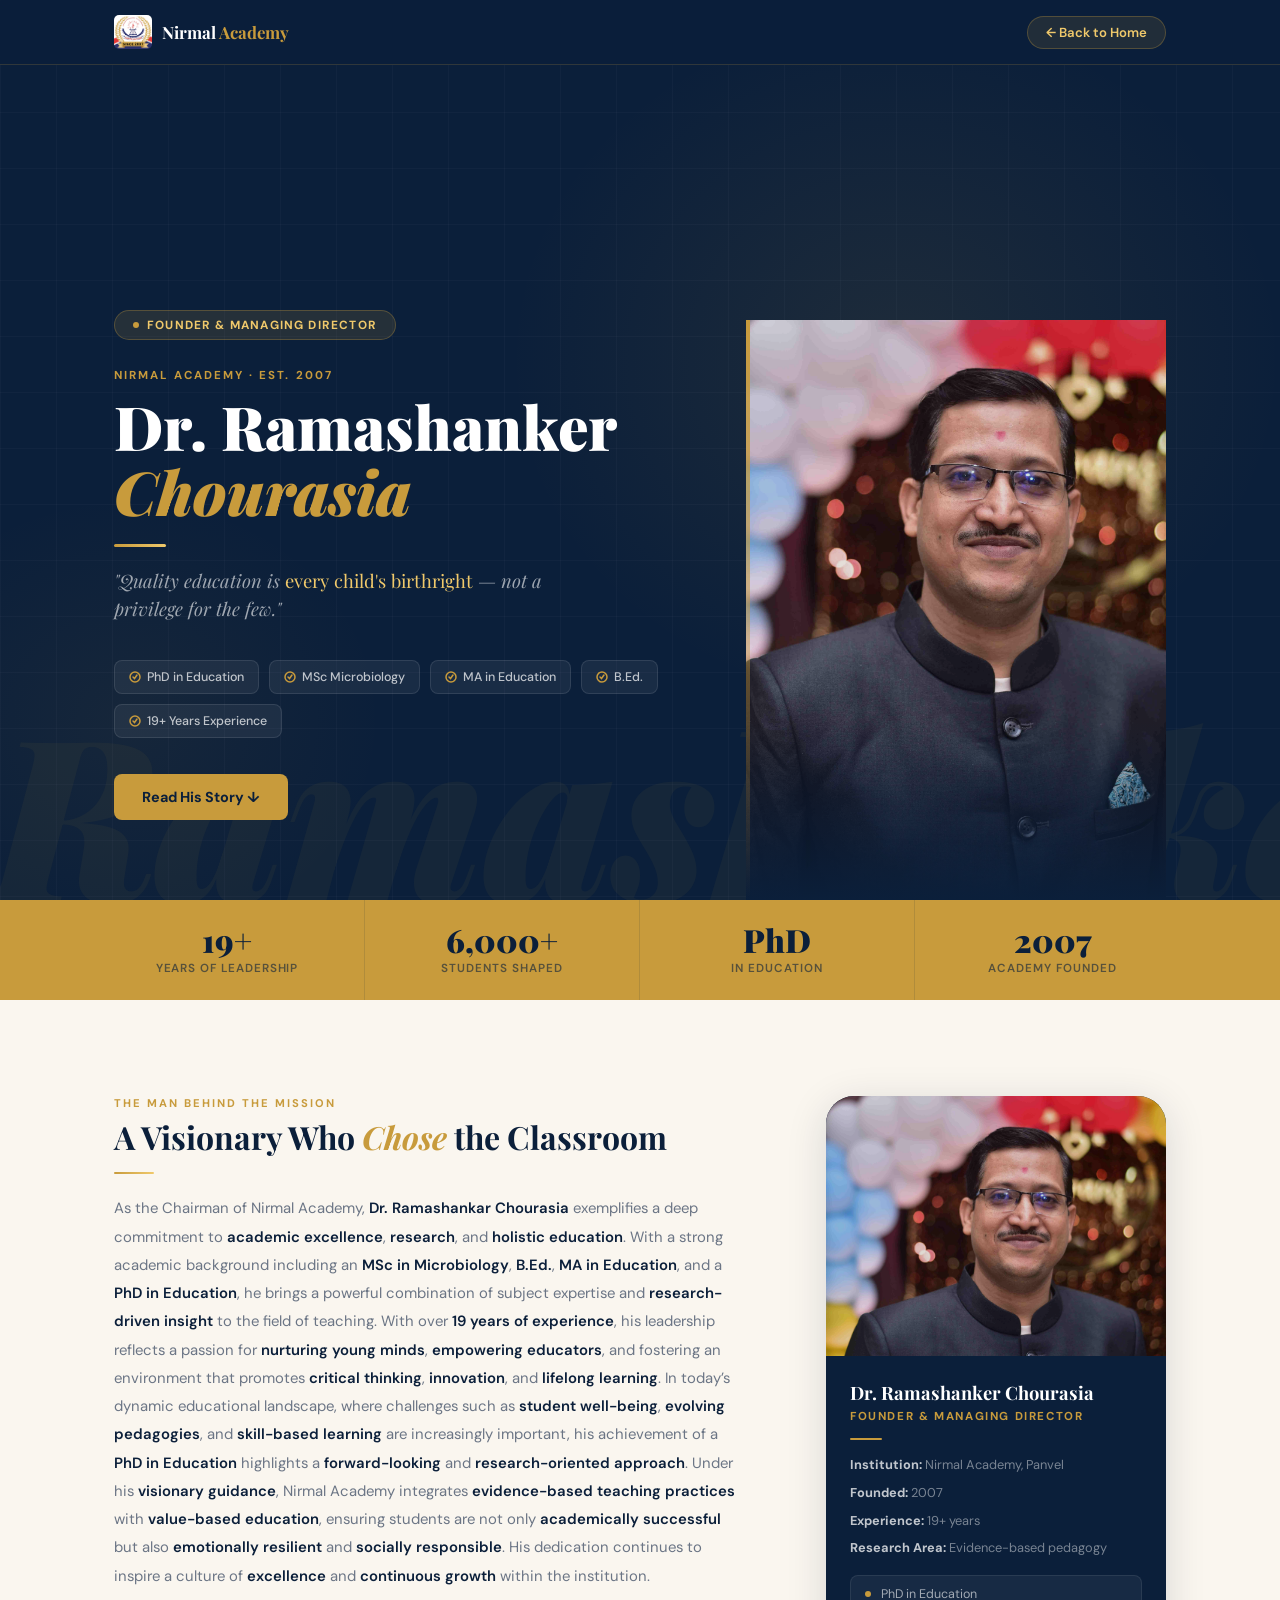
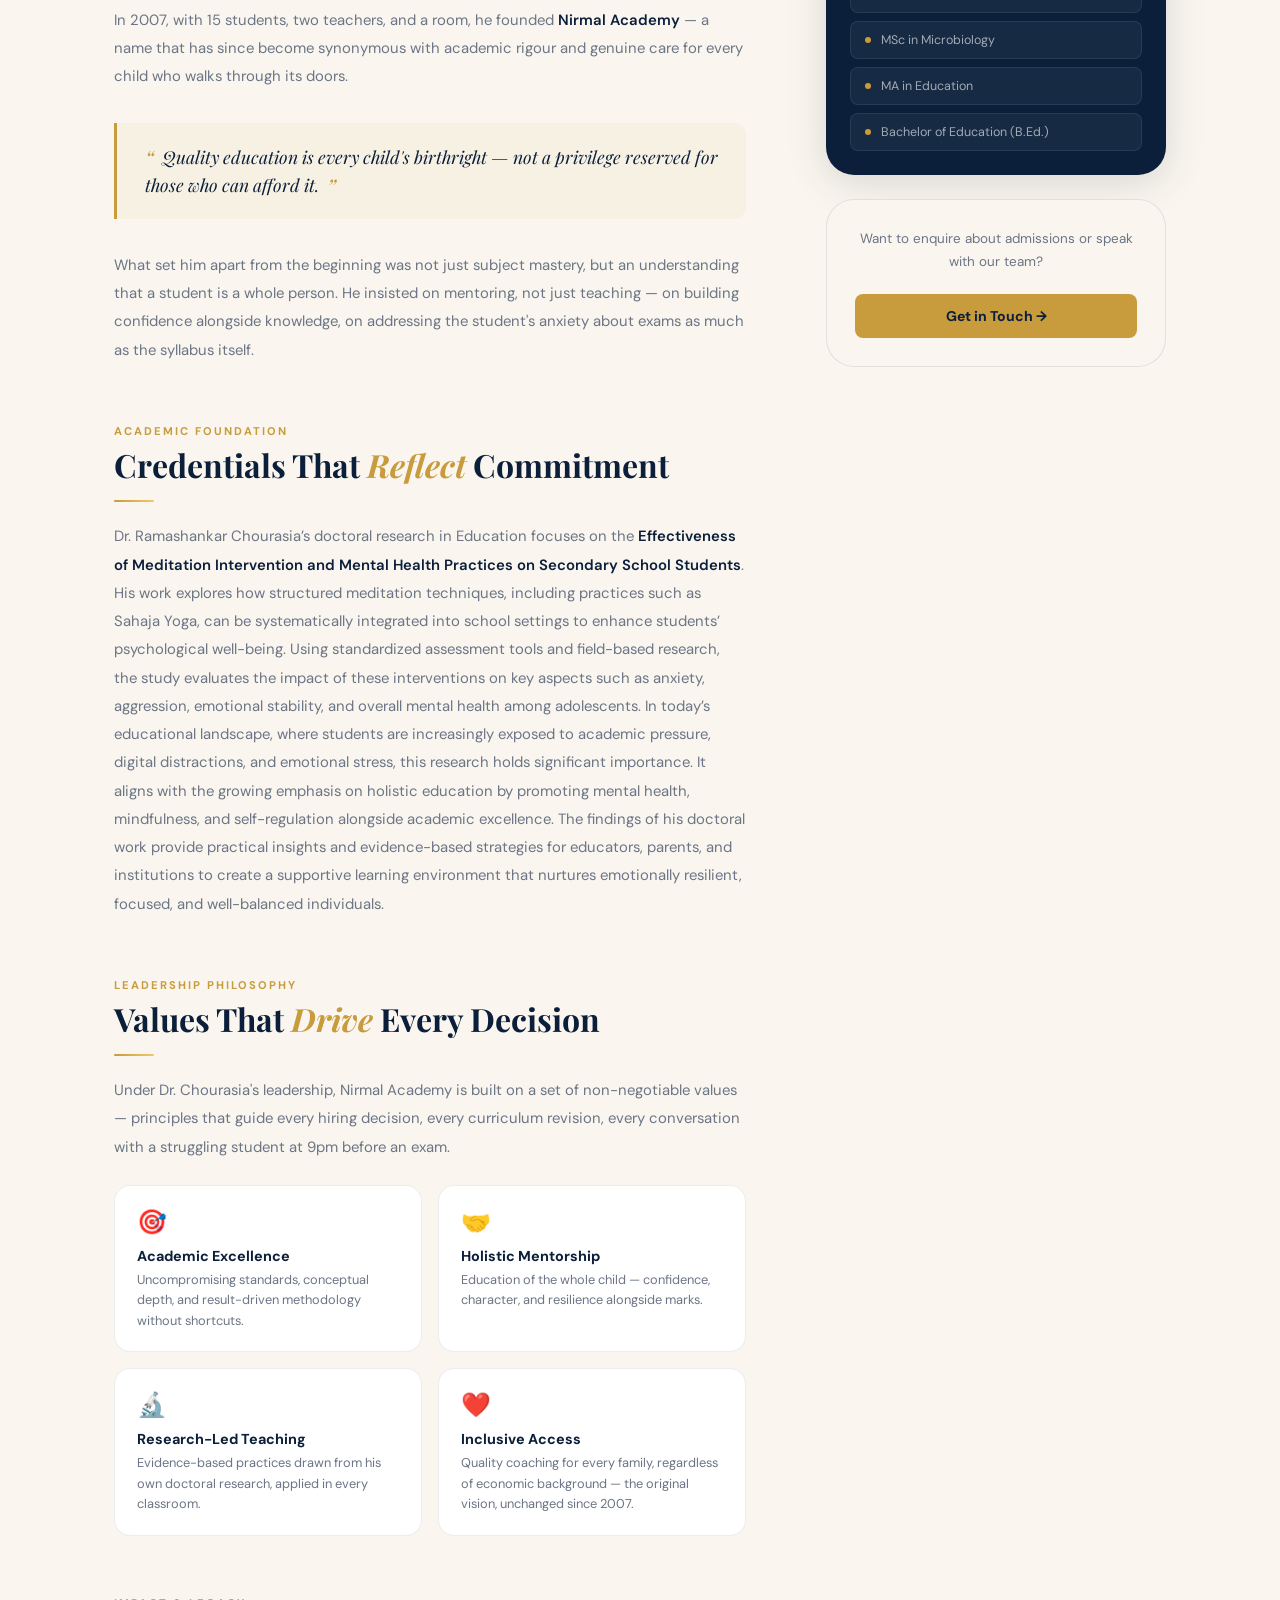
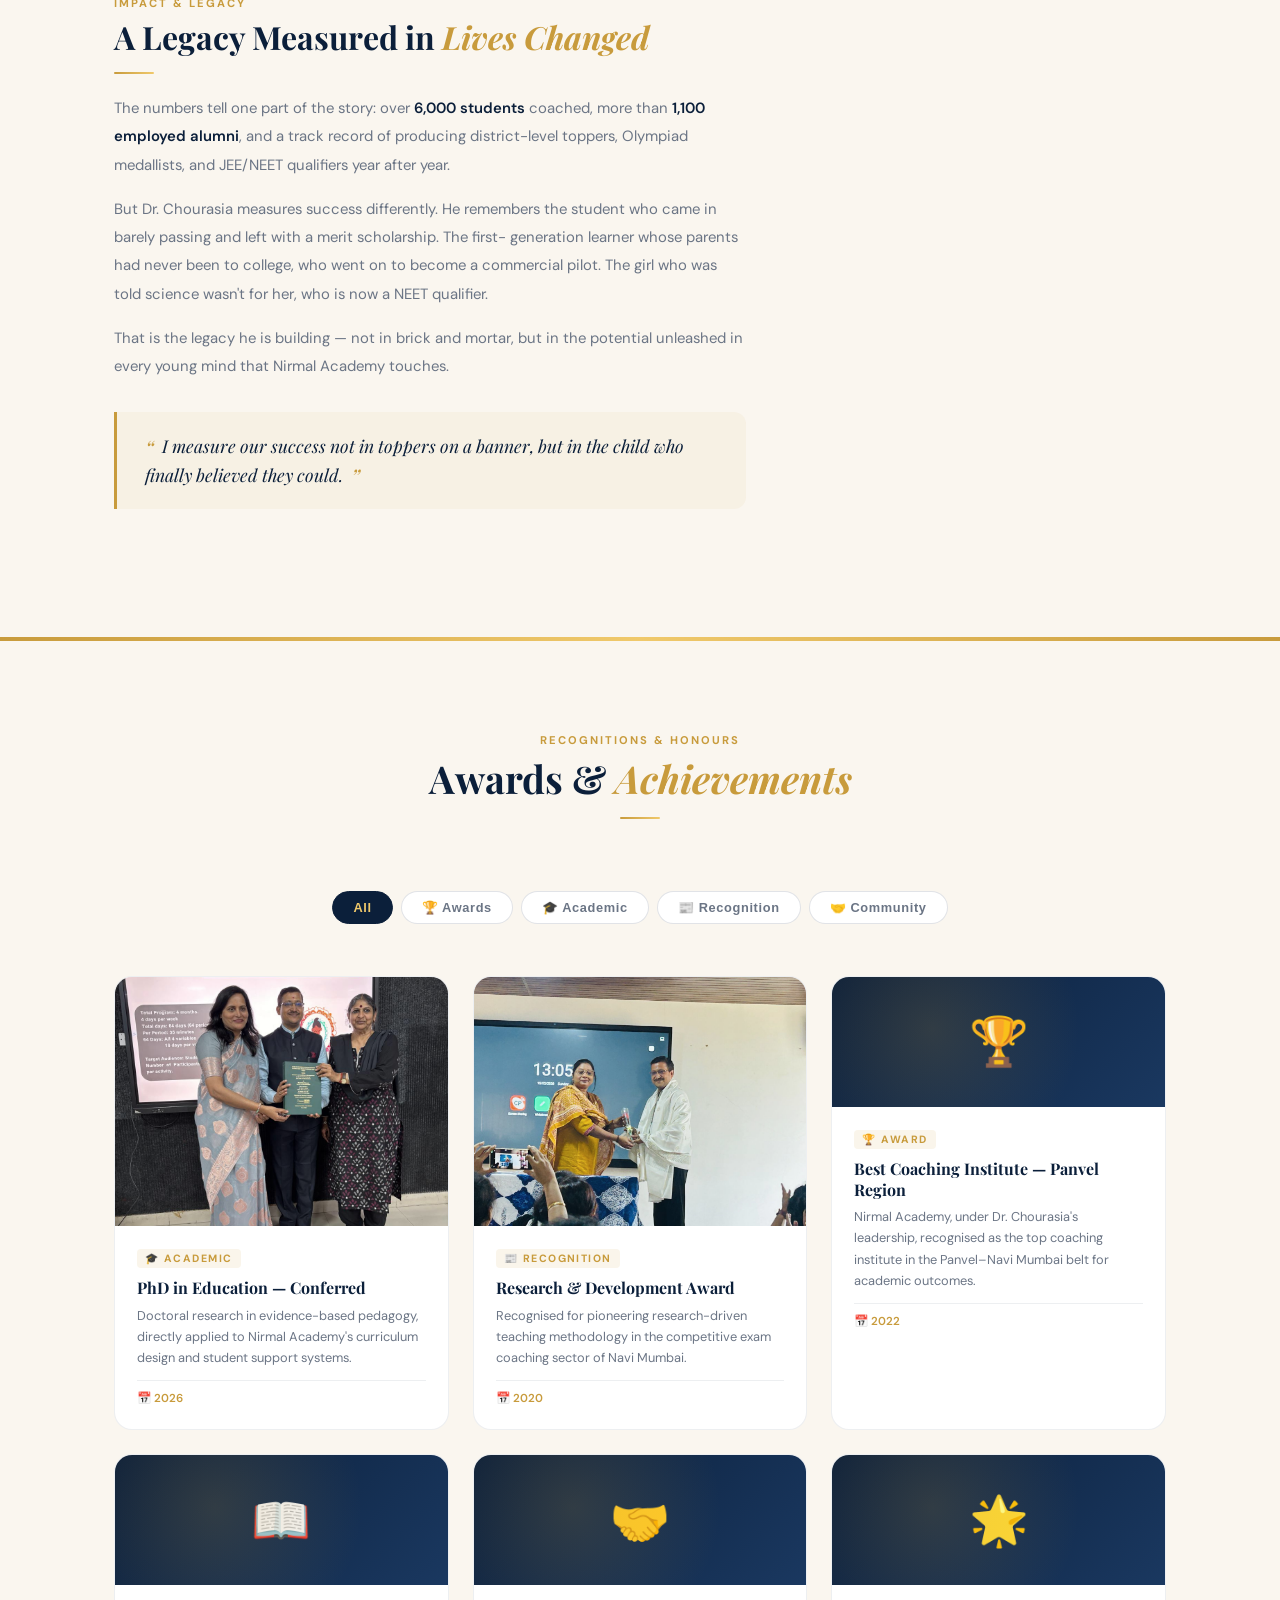
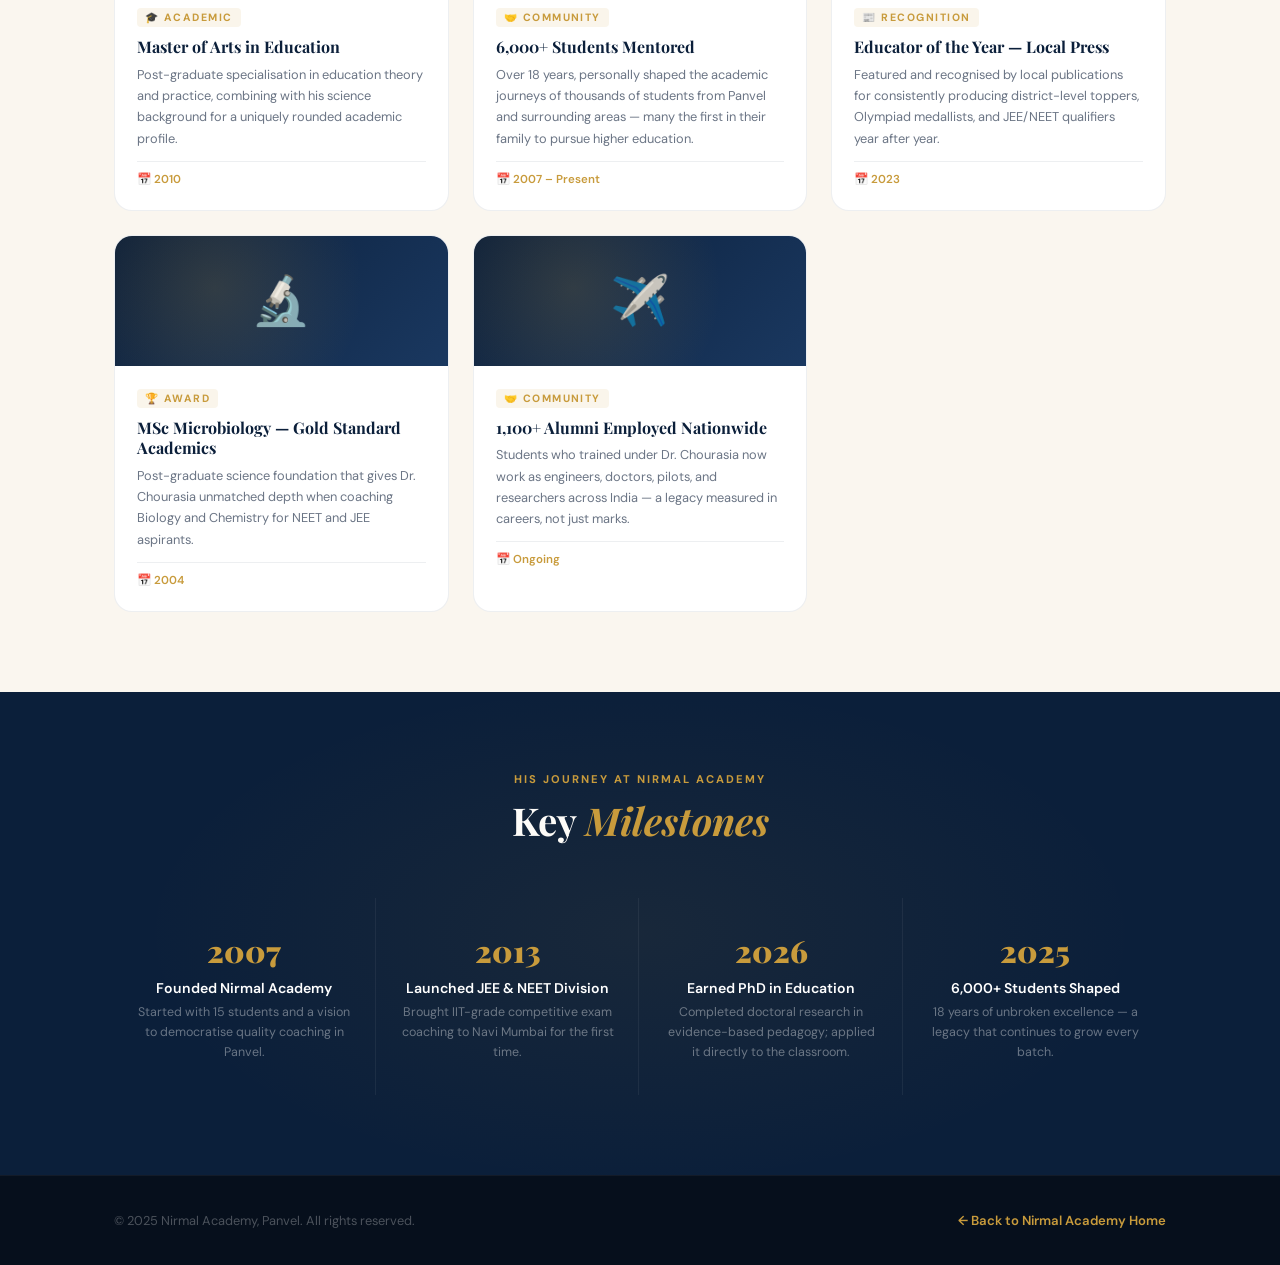
==== aboutDirector.html @ 028ad518 "created aboutDirector.html" ====
<!doctype html>
<html lang="en">
  <head>
    <meta charset="utf-8" />
    <meta
      name="viewport"
      content="width=device-width, initial-scale=1, shrink-to-fit=no"
    />
    <title>
      Dr. Ramashanker Chourasia — Founder & Managing Director | Nirmal Academy
    </title>
    <meta
      name="description"
      content="Learn about Dr. Ramashanker Chourasia, Founder & Managing Director of Nirmal Academy, Panvel. PhD in Education, 19+ years of visionary leadership."
    />
    <link rel="icon" type="image/jpeg" href="assets/images/logo.jpg" />
    <link rel="preconnect" href="https://fonts.googleapis.com" />
    <link
      href="https://fonts.googleapis.com/css2?family=Playfair+Display:ital,wght@0,400;0,700;0,900;1,400&family=DM+Sans:wght@300;400;500;600&display=swap"
      rel="stylesheet"
    />

    <style>
      *,
      *::before,
      *::after {
        box-sizing: border-box;
        margin: 0;
        padding: 0;
      }

      :root {
        --navy: #0b1f3a;
        --gold: #c89b3c;
        --gold-lt: #f0c96b;
        --cream: #faf6ef;
        --white: #ffffff;
        --gray: #6b7585;
        --light: #f0ebe1;
        --font-display: "Playfair Display", Georgia, serif;
        --font-body: "DM Sans", sans-serif;
        --r-sm: 8px;
        --r-md: 16px;
        --r-lg: 28px;
        --shadow-sm: 0 2px 12px rgba(11, 31, 58, 0.08);
        --shadow-md: 0 8px 40px rgba(11, 31, 58, 0.14);
        --shadow-lg: 0 24px 72px rgba(11, 31, 58, 0.2);
        --transition: 0.35s cubic-bezier(0.4, 0, 0.2, 1);
      }

      html {
        scroll-behavior: smooth;
      }
      body {
        font-family: var(--font-body);
        background: var(--cream);
        color: var(--navy);
        overflow-x: hidden;
      }
      ::-webkit-scrollbar {
        width: 5px;
      }
      ::-webkit-scrollbar-thumb {
        background: var(--gold);
        border-radius: 99px;
      }
      a {
        text-decoration: none;
        color: inherit;
      }
      img {
        display: block;
        max-width: 100%;
      }

      .container {
        max-width: 1100px;
        margin: 0 auto;
        padding: 0 24px;
      }

      /* ── NAV ── */
      nav {
        position: fixed;
        top: 0;
        left: 0;
        right: 0;
        z-index: 999;
        background: rgba(11, 31, 58, 0.95);
        backdrop-filter: blur(16px);
        border-bottom: 1px solid rgba(200, 155, 60, 0.2);
      }
      .nav-inner {
        display: flex;
        align-items: center;
        justify-content: space-between;
        height: 64px;
        max-width: 1100px;
        margin: 0 auto;
        padding: 0 24px;
      }
      .nav-logo {
        display: flex;
        align-items: center;
        gap: 10px;
      }
      .nav-logo img {
        width: 38px;
        height: 34px;
        border-radius: 5px;
        object-fit: cover;
      }
      .nav-logo-text {
        font-family: var(--font-display);
        font-size: 1.05rem;
        font-weight: 700;
        color: var(--white);
      }
      .nav-logo-text span {
        color: var(--gold);
      }
      .back-btn {
        display: inline-flex;
        align-items: center;
        gap: 8px;
        background: rgba(200, 155, 60, 0.12);
        border: 1px solid rgba(200, 155, 60, 0.3);
        border-radius: 99px;
        padding: 7px 18px;
        font-size: 0.82rem;
        font-weight: 600;
        color: var(--gold-lt);
        transition: var(--transition);
      }
      .back-btn:hover {
        background: rgba(200, 155, 60, 0.22);
      }

      /* ══ HERO BANNER ══ */
      .dir-hero {
        min-height: 100vh;
        background: var(--navy);
        display: flex;
        align-items: flex-end;
        position: relative;
        overflow: hidden;
        padding-top: 64px;
      }
      .dir-hero-bg {
        position: absolute;
        inset: 0;
        background:
          radial-gradient(
            ellipse 55% 70% at 70% 40%,
            rgba(200, 155, 60, 0.1) 0%,
            transparent 55%
          ),
          radial-gradient(
            ellipse 40% 50% at 10% 80%,
            rgba(200, 155, 60, 0.06) 0%,
            transparent 50%
          );
      }
      .dir-hero-grid-tex {
        position: absolute;
        inset: 0;
        background-image:
          linear-gradient(rgba(255, 255, 255, 0.025) 1px, transparent 1px),
          linear-gradient(
            90deg,
            rgba(255, 255, 255, 0.025) 1px,
            transparent 1px
          );
        background-size: 56px 56px;
      }
      /* large watermark text */
      .dir-hero-watermark {
        position: absolute;
        bottom: -20px;
        left: -10px;
        font-family: var(--font-display);
        font-size: clamp(6rem, 18vw, 14rem);
        font-weight: 900;
        font-style: italic;
        color: rgba(200, 155, 60, 0.055);
        white-space: nowrap;
        user-select: none;
        pointer-events: none;
        line-height: 1;
      }

      .dir-hero-inner {
        position: relative;
        z-index: 2;
        width: 100%;
        display: grid;
        grid-template-columns: 1fr 420px;
        gap: 0;
        align-items: end;
      }

      .dir-hero-text {
        padding: 80px 60px 80px 0;
        align-self: center;
      }
      .dir-hero-badge {
        display: inline-flex;
        align-items: center;
        gap: 8px;
        background: rgba(200, 155, 60, 0.14);
        border: 1px solid rgba(200, 155, 60, 0.3);
        border-radius: 99px;
        padding: 6px 18px;
        font-size: 0.74rem;
        font-weight: 700;
        color: var(--gold-lt);
        letter-spacing: 0.1em;
        text-transform: uppercase;
        margin-bottom: 28px;
      }
      .dir-hero-badge::before {
        content: "";
        width: 6px;
        height: 6px;
        border-radius: 50%;
        background: var(--gold);
        animation: pulse 2s infinite;
      }
      @keyframes pulse {
        0%,
        100% {
          opacity: 1;
          transform: scale(1);
        }
        50% {
          opacity: 0.5;
          transform: scale(1.4);
        }
      }
      .dir-hero-label {
        font-size: 0.72rem;
        font-weight: 700;
        letter-spacing: 0.18em;
        text-transform: uppercase;
        color: var(--gold);
        margin-bottom: 10px;
      }
      .dir-hero-name {
        font-family: var(--font-display);
        font-size: clamp(2.4rem, 5vw, 3.8rem);
        font-weight: 900;
        color: var(--white);
        line-height: 1.08;
        margin-bottom: 8px;
      }
      .dir-hero-name em {
        display: block;
        font-style: italic;
        color: var(--gold);
      }
      .dir-hero-rule {
        width: 52px;
        height: 3px;
        background: linear-gradient(90deg, var(--gold), var(--gold-lt));
        border-radius: 2px;
        margin: 20px 0;
      }
      .dir-hero-tagline {
        font-family: var(--font-display);
        font-style: italic;
        font-size: 1.15rem;
        color: rgba(255, 255, 255, 0.6);
        line-height: 1.55;
        max-width: 440px;
        margin-bottom: 36px;
      }
      .dir-hero-tagline span {
        color: var(--gold-lt);
        font-style: normal;
      }

      .dir-hero-quals {
        display: flex;
        flex-wrap: wrap;
        gap: 10px;
        margin-bottom: 36px;
      }
      .qual-chip {
        display: inline-flex;
        align-items: center;
        gap: 6px;
        background: rgba(255, 255, 255, 0.06);
        border: 1px solid rgba(255, 255, 255, 0.1);
        border-radius: 8px;
        padding: 8px 14px;
        font-size: 0.78rem;
        font-weight: 500;
        color: rgba(255, 255, 255, 0.72);
      }
      .qual-chip svg {
        flex-shrink: 0;
      }

      .dir-cta {
        display: inline-flex;
        align-items: center;
        gap: 8px;
        background: var(--gold);
        color: var(--navy);
        font-weight: 700;
        font-size: 0.9rem;
        padding: 14px 28px;
        border-radius: var(--r-sm);
        transition: var(--transition);
      }
      .dir-cta:hover {
        background: var(--gold-lt);
        transform: translateY(-2px);
        box-shadow: 0 8px 24px rgba(200, 155, 60, 0.35);
      }

      /* photo side */
      .dir-hero-photo {
        position: relative;
        align-self: end;
        height: 580px;
        overflow: hidden;
      }
      .dir-hero-photo img {
        width: 100%;
        height: 100%;
        object-fit: cover;
        object-position: top center;
        filter: grayscale(15%) brightness(0.9);
      }
      /* gradient fade at bottom */
      .dir-hero-photo::after {
        content: "";
        position: absolute;
        bottom: 0;
        left: 0;
        right: 0;
        height: 180px;
        background: linear-gradient(transparent, var(--navy));
      }
      /* vertical gold accent strip */
      .dir-hero-photo::before {
        content: "";
        position: absolute;
        top: 0;
        left: 0;
        width: 4px;
        height: 100%;
        background: linear-gradient(180deg, var(--gold), transparent);
        z-index: 3;
      }

      /* ══ QUICK STATS BAR ══ */
      .qs-bar {
        background: var(--gold);
        padding: 0;
      }
      .qs-inner {
        display: grid;
        grid-template-columns: repeat(4, 1fr);
        max-width: 1100px;
        margin: 0 auto;
      }
      .qs-item {
        padding: 24px 28px;
        border-right: 1px solid rgba(11, 31, 58, 0.12);
        text-align: center;
      }
      .qs-item:last-child {
        border-right: none;
      }
      .qs-num {
        font-family: var(--font-display);
        font-size: 2rem;
        font-weight: 900;
        color: var(--navy);
        line-height: 1;
      }
      .qs-label {
        font-size: 0.73rem;
        font-weight: 600;
        letter-spacing: 0.08em;
        text-transform: uppercase;
        color: rgba(11, 31, 58, 0.6);
        margin-top: 4px;
      }

      /* ══ MAIN CONTENT ══ */
      .dir-body {
        padding: 96px 0;
      }
      .dir-body-grid {
        display: grid;
        grid-template-columns: 1fr 340px;
        gap: 80px;
        align-items: start;
      }

      /* left: prose */
      .dir-prose-section {
        margin-bottom: 60px;
      }
      .dir-prose-section:last-child {
        margin-bottom: 0;
      }

      .ps-label {
        font-size: 0.7rem;
        font-weight: 700;
        letter-spacing: 0.18em;
        text-transform: uppercase;
        color: var(--gold);
        margin-bottom: 8px;
      }
      .ps-title {
        font-family: var(--font-display);
        font-size: clamp(1.5rem, 2.5vw, 2rem);
        font-weight: 700;
        color: var(--navy);
        line-height: 1.2;
        margin-bottom: 16px;
      }
      .ps-title em {
        font-style: italic;
        color: var(--gold);
      }
      .ps-rule {
        width: 40px;
        height: 2px;
        background: linear-gradient(90deg, var(--gold), var(--gold-lt));
        border-radius: 2px;
        margin-bottom: 20px;
      }
      .ps-para {
        font-size: 0.93rem;
        line-height: 1.9;
        color: var(--gray);
        margin-bottom: 16px;
      }
      .ps-para:last-child {
        margin-bottom: 0;
      }
      .ps-para strong {
        color: var(--navy);
        font-weight: 600;
      }

      /* pull quote */
      .pull-quote {
        border-left: 3px solid var(--gold);
        background: rgba(200, 155, 60, 0.06);
        border-radius: 0 12px 12px 0;
        padding: 20px 28px;
        margin: 32px 0;
      }
      .pull-quote p {
        font-family: var(--font-display);
        font-style: italic;
        font-size: 1.1rem;
        color: var(--navy);
        line-height: 1.6;
      }
      .pull-quote p::before {
        content: "\201C";
        color: var(--gold);
        font-size: 1.4rem;
        line-height: 0;
        vertical-align: -0.15em;
        margin-right: 4px;
      }
      .pull-quote p::after {
        content: "\201D";
        color: var(--gold);
        font-size: 1.4rem;
        line-height: 0;
        vertical-align: -0.15em;
        margin-left: 4px;
      }

      /* values grid */
      .values-grid {
        display: grid;
        grid-template-columns: 1fr 1fr;
        gap: 16px;
        margin-top: 24px;
      }
      .val-card {
        background: var(--white);
        border-radius: var(--r-md);
        border: 1px solid rgba(11, 31, 58, 0.08);
        padding: 20px 22px;
        transition: var(--transition);
      }
      .val-card:hover {
        border-color: var(--gold);
        box-shadow: var(--shadow-sm);
        transform: translateY(-3px);
      }
      .val-icon {
        font-size: 1.5rem;
        margin-bottom: 10px;
      }
      .val-title {
        font-weight: 700;
        font-size: 0.9rem;
        color: var(--navy);
        margin-bottom: 5px;
      }
      .val-desc {
        font-size: 0.8rem;
        line-height: 1.6;
        color: var(--gray);
      }

      /* right sidebar */
      .dir-sidebar {
        position: sticky;
        top: 88px;
      }

      .sidebar-card {
        background: var(--navy);
        border-radius: var(--r-lg);
        overflow: hidden;
        margin-bottom: 24px;
        box-shadow: var(--shadow-md);
      }
      .sidebar-card-img {
        height: 260px;
        overflow: hidden;
      }
      .sidebar-card-img img {
        width: 100%;
        height: 100%;
        object-fit: cover;
        object-position: top;
        filter: grayscale(10%) brightness(0.88);
        transition:
          filter 0.5s,
          transform 0.6s;
      }
      .sidebar-card:hover .sidebar-card-img img {
        filter: grayscale(0%) brightness(1);
        transform: scale(1.04);
      }
      .sidebar-card-body {
        padding: 24px;
      }
      .sidebar-name {
        font-family: var(--font-display);
        font-size: 1.15rem;
        font-weight: 700;
        color: var(--white);
        margin-bottom: 4px;
      }
      .sidebar-role {
        font-size: 0.72rem;
        font-weight: 700;
        letter-spacing: 0.14em;
        text-transform: uppercase;
        color: var(--gold);
      }
      .sidebar-divider {
        width: 32px;
        height: 2px;
        background: var(--gold);
        border-radius: 2px;
        margin: 14px 0;
      }
      .sidebar-detail {
        font-size: 0.8rem;
        line-height: 1.7;
        color: rgba(255, 255, 255, 0.45);
        margin-bottom: 6px;
      }
      .sidebar-detail strong {
        color: rgba(255, 255, 255, 0.75);
      }

      /* credential pills */
      .cred-list {
        display: flex;
        flex-direction: column;
        gap: 8px;
        margin-top: 16px;
      }
      .cred-item {
        display: flex;
        align-items: center;
        gap: 10px;
        background: rgba(255, 255, 255, 0.05);
        border: 1px solid rgba(255, 255, 255, 0.08);
        border-radius: var(--r-sm);
        padding: 10px 14px;
      }
      .cred-dot {
        width: 6px;
        height: 6px;
        border-radius: 50%;
        background: var(--gold);
        flex-shrink: 0;
      }
      .cred-text {
        font-size: 0.78rem;
        color: rgba(255, 255, 255, 0.6);
      }

      /* contact sidebar card */
      .contact-sidebar {
        background: var(--cream);
        border: 1px solid rgba(11, 31, 58, 0.1);
        border-radius: var(--r-lg);
        padding: 28px;
        text-align: center;
      }
      .contact-sidebar p {
        font-size: 0.84rem;
        line-height: 1.7;
        color: var(--gray);
        margin-bottom: 20px;
      }
      .contact-sidebar a {
        display: block;
        background: var(--gold);
        color: var(--navy);
        font-weight: 700;
        font-size: 0.88rem;
        padding: 13px 20px;
        border-radius: var(--r-sm);
        transition: var(--transition);
      }
      .contact-sidebar a:hover {
        background: var(--gold-lt);
        transform: translateY(-2px);
      }

      /* ══ MILESTONES RIBBON ══ */
      .milestones-ribbon {
        background: var(--navy);
        padding: 80px 0;
        position: relative;
        overflow: hidden;
      }
      .milestones-ribbon::before {
        content: "";
        position: absolute;
        inset: 0;
        background: radial-gradient(
          ellipse 60% 80% at 50% 50%,
          rgba(200, 155, 60, 0.07) 0%,
          transparent 65%
        );
      }
      .ribbon-label {
        font-size: 0.7rem;
        font-weight: 700;
        letter-spacing: 0.18em;
        text-transform: uppercase;
        color: var(--gold);
        text-align: center;
        margin-bottom: 8px;
      }
      .ribbon-title {
        font-family: var(--font-display);
        font-size: clamp(1.8rem, 3vw, 2.4rem);
        font-weight: 700;
        color: var(--white);
        text-align: center;
        margin-bottom: 52px;
      }
      .ribbon-title em {
        font-style: italic;
        color: var(--gold);
      }

      .milestones-row {
        display: grid;
        grid-template-columns: repeat(4, 1fr);
        gap: 2px;
        position: relative;
        z-index: 2;
      }
      .ms-item {
        padding: 32px 24px;
        border-right: 1px solid rgba(255, 255, 255, 0.06);
        text-align: center;
        transition: background 0.3s;
      }
      .ms-item:last-child {
        border-right: none;
      }
      .ms-item:hover {
        background: rgba(255, 255, 255, 0.03);
      }
      .ms-year {
        font-family: var(--font-display);
        font-size: 1.9rem;
        font-weight: 900;
        color: var(--gold);
        margin-bottom: 8px;
      }
      .ms-event {
        font-weight: 600;
        font-size: 0.88rem;
        color: var(--white);
        margin-bottom: 6px;
      }
      .ms-desc {
        font-size: 0.78rem;
        line-height: 1.6;
        color: rgba(255, 255, 255, 0.38);
      }

      /* ══ FOOTER ══ */
      .dir-footer {
        background: #060f1c;
        padding: 36px 0;
        border-top: 1px solid rgba(255, 255, 255, 0.05);
      }
      .dir-footer-inner {
        max-width: 1100px;
        margin: 0 auto;
        padding: 0 24px;
        display: flex;
        align-items: center;
        justify-content: space-between;
        gap: 20px;
        flex-wrap: wrap;
      }
      .dir-footer-inner p {
        font-size: 0.8rem;
        color: rgba(255, 255, 255, 0.28);
      }
      .dir-footer-inner a {
        font-size: 0.82rem;
        font-weight: 600;
        color: var(--gold);
        display: flex;
        align-items: center;
        gap: 6px;
        transition: gap 0.2s;
      }
      .dir-footer-inner a:hover {
        gap: 10px;
      }

      /* ══ SCROLL REVEAL ══ */
      .reveal {
        opacity: 0;
        transform: translateY(28px);
        transition:
          opacity 0.7s ease,
          transform 0.7s ease;
      }
      .reveal.visible {
        opacity: 1;
        transform: translateY(0);
      }
      .rd1 {
        transition-delay: 0.1s;
      }
      .rd2 {
        transition-delay: 0.2s;
      }
      .rd3 {
        transition-delay: 0.3s;
      }

      /* ══ RESPONSIVE ══ */
      @media (max-width: 960px) {
        .dir-hero-inner {
          grid-template-columns: 1fr;
        }
        .dir-hero-photo {
          height: 400px;
        }
        .dir-hero-text {
          padding: 60px 0 40px;
        }
        .dir-body-grid {
          grid-template-columns: 1fr;
        }
        .dir-sidebar {
          position: static;
        }
        .sidebar-card-img {
          height: 220px;
        }
        .milestones-row {
          grid-template-columns: 1fr 1fr;
        }
        .qs-inner {
          grid-template-columns: 1fr 1fr;
        }
      }
      @media (max-width: 600px) {
        .dir-hero-name {
          font-size: 2.2rem;
        }
        .milestones-row {
          grid-template-columns: 1fr;
        }
        .ms-item {
          border-right: none;
          border-bottom: 1px solid rgba(255, 255, 255, 0.06);
        }
        .values-grid {
          grid-template-columns: 1fr;
        }
        .qs-inner {
          grid-template-columns: 1fr 1fr;
        }
      }

      /* ══ AWARDS & ACHIEVEMENTS ══ */
      .awards-section {
        background: var(--cream);
        padding: 96px 0 80px;
        position: relative;
        overflow: hidden;
      }
      .awards-section::before {
        content: "";
        position: absolute;
        top: 0;
        left: 0;
        right: 0;
        height: 4px;
        background: linear-gradient(
          90deg,
          var(--gold),
          var(--gold-lt),
          var(--gold)
        );
      }

      .awards-header {
        text-align: center;
        margin-bottom: 72px;
      }
      .awards-header .ps-title {
        font-size: clamp(1.8rem, 3vw, 2.6rem);
      }

      /* ── Category filter tabs ── */
      .aw-tabs {
        display: flex;
        align-items: center;
        justify-content: center;
        gap: 8px;
        flex-wrap: wrap;
        margin-bottom: 52px;
      }
      .aw-tab {
        display: inline-flex;
        align-items: center;
        gap: 6px;
        padding: 8px 20px;
        border-radius: 99px;
        font-size: 0.8rem;
        font-weight: 600;
        letter-spacing: 0.05em;
        border: 1.5px solid rgba(11, 31, 58, 0.12);
        background: var(--white);
        color: var(--gray);
        cursor: pointer;
        transition: 0.25s;
        user-select: none;
      }
      .aw-tab:hover {
        border-color: var(--gold);
        color: var(--navy);
      }
      .aw-tab.active {
        background: var(--navy);
        color: var(--gold-lt);
        border-color: var(--navy);
      }

      /* ── Masonry-style grid ── */
      .aw-grid {
        display: grid;
        grid-template-columns: repeat(3, 1fr);
        gap: 24px;
      }

      /* ── Each award card ── */
      .aw-card {
        background: var(--white);
        border-radius: 18px;
        border: 1px solid rgba(11, 31, 58, 0.07);
        overflow: hidden;
        cursor: pointer;
        transition:
          transform 0.35s cubic-bezier(0.4, 0, 0.2, 1),
          box-shadow 0.35s,
          border-color 0.35s;
        opacity: 0;
        transform: translateY(32px) scale(0.97);
      }
      .aw-card.aw-in {
        opacity: 1;
        transform: translateY(0) scale(1);
      }
      .aw-card:hover {
        transform: translateY(-6px) scale(1.01);
        box-shadow: 0 20px 56px rgba(11, 31, 58, 0.14);
        border-color: var(--gold);
      }
      /* hide filtered out */
      .aw-card.aw-hidden {
        display: none;
      }

      /* image variant */
      .aw-card-img {
        width: 100%;
        aspect-ratio: 4/3;
        overflow: hidden;
        position: relative;
        background: var(--light);
      }
      .aw-card-img img {
        width: 100%;
        height: 100%;
        object-fit: cover;
        object-position: center;
        transition:
          transform 0.5s cubic-bezier(0.4, 0, 0.2, 1),
          filter 0.5s;
        filter: grayscale(15%);
      }
      .aw-card:hover .aw-card-img img {
        transform: scale(1.06);
        filter: grayscale(0%);
      }
      /* zoom overlay */
      .aw-zoom-overlay {
        position: absolute;
        inset: 0;
        background: rgba(11, 31, 58, 0.45);
        display: flex;
        align-items: center;
        justify-content: center;
        opacity: 0;
        transition: opacity 0.3s;
      }
      .aw-card:hover .aw-zoom-overlay {
        opacity: 1;
      }
      .aw-zoom-icon {
        width: 48px;
        height: 48px;
        border-radius: 50%;
        background: var(--gold);
        color: var(--navy);
        display: flex;
        align-items: center;
        justify-content: center;
        font-size: 1.2rem;
        transform: scale(0.7);
        transition: transform 0.3s;
      }
      .aw-card:hover .aw-zoom-icon {
        transform: scale(1);
      }

      /* no-image variant (text/icon card) */
      .aw-card-icon-wrap {
        height: 130px;
        background: linear-gradient(135deg, var(--navy) 0%, #1a3860 100%);
        display: flex;
        align-items: center;
        justify-content: center;
        font-size: 3rem;
        position: relative;
        overflow: hidden;
      }
      .aw-card-icon-wrap::after {
        content: "";
        position: absolute;
        inset: 0;
        background: radial-gradient(
          circle at 30% 40%,
          rgba(200, 155, 60, 0.18),
          transparent 60%
        );
      }

      /* card body */
      .aw-card-body {
        padding: 20px 22px 22px;
      }
      .aw-cat-tag {
        display: inline-flex;
        align-items: center;
        gap: 5px;
        font-size: 0.66rem;
        font-weight: 700;
        letter-spacing: 0.14em;
        text-transform: uppercase;
        color: var(--gold);
        background: rgba(200, 155, 60, 0.1);
        border-radius: 4px;
        padding: 3px 8px;
        margin-bottom: 10px;
      }
      .aw-title {
        font-family: var(--font-display);
        font-size: 1rem;
        font-weight: 700;
        color: var(--navy);
        line-height: 1.3;
        margin-bottom: 6px;
      }
      .aw-desc {
        font-size: 0.8rem;
        line-height: 1.65;
        color: var(--gray);
        margin-bottom: 12px;
      }
      .aw-year-badge {
        display: inline-flex;
        align-items: center;
        gap: 5px;
        font-size: 0.72rem;
        font-weight: 600;
        color: var(--gold);
        border-top: 1px solid rgba(11, 31, 58, 0.07);
        padding-top: 10px;
        width: 100%;
      }

      /* ── Lightbox ── */
      .aw-lightbox {
        position: fixed;
        inset: 0;
        z-index: 9999;
        background: rgba(6, 15, 28, 0.92);
        backdrop-filter: blur(10px);
        display: none;
        align-items: center;
        justify-content: center;
        animation: lbFadeIn 0.25s ease;
      }
      .aw-lightbox.open {
        display: flex;
      }
      @keyframes lbFadeIn {
        from {
          opacity: 0;
        }
        to {
          opacity: 1;
        }
      }
      .aw-lb-inner {
        position: relative;
        max-width: min(860px, 94vw);
        width: 100%;
        animation: lbSlideUp 0.3s ease;
      }
      @keyframes lbSlideUp {
        from {
          transform: translateY(28px);
          opacity: 0;
        }
        to {
          transform: translateY(0);
          opacity: 1;
        }
      }
      .aw-lb-img {
        width: 100%;
        border-radius: 16px;
        box-shadow: 0 32px 80px rgba(0, 0, 0, 0.5);
        object-fit: contain;
        max-height: 78vh;
      }
      .aw-lb-caption {
        margin-top: 16px;
        text-align: center;
        font-size: 0.88rem;
        color: rgba(255, 255, 255, 0.55);
      }
      .aw-lb-close {
        position: absolute;
        top: -14px;
        right: -14px;
        width: 38px;
        height: 38px;
        border-radius: 50%;
        background: var(--gold);
        color: var(--navy);
        border: none;
        cursor: pointer;
        font-size: 1rem;
        font-weight: 700;
        display: flex;
        align-items: center;
        justify-content: center;
        transition: 0.2s;
      }
      .aw-lb-close:hover {
        background: var(--gold-lt);
        transform: scale(1.1);
      }
      .aw-lb-nav {
        position: absolute;
        top: 50%;
        transform: translateY(-50%);
        width: 44px;
        height: 44px;
        border-radius: 50%;
        background: rgba(255, 255, 255, 0.1);
        border: 1px solid rgba(255, 255, 255, 0.2);
        color: #fff;
        font-size: 1.1rem;
        cursor: pointer;
        display: flex;
        align-items: center;
        justify-content: center;
        transition: 0.2s;
      }
      .aw-lb-nav:hover {
        background: var(--gold);
        color: var(--navy);
        border-color: var(--gold);
      }
      .aw-lb-prev {
        left: -60px;
      }
      .aw-lb-next {
        right: -60px;
      }

      @media (max-width: 860px) {
        .aw-lb-prev {
          left: -44px;
        }
        .aw-lb-next {
          right: -44px;
        }
      }
      @media (max-width: 720px) {
        .aw-grid {
          grid-template-columns: 1fr 1fr;
        }
        .aw-lb-prev,
        .aw-lb-next {
          display: none;
        }
      }
      @media (max-width: 480px) {
        .aw-grid {
          grid-template-columns: 1fr;
        }
      }
    </style>
  </head>
  <body>
    <!-- ── NAV ── -->
    <nav>
      <div class="nav-inner">
        <a class="nav-logo" href="index.html">
          <img src="assets/images/logo.jpg" alt="Nirmal Academy" />
          <span class="nav-logo-text">Nirmal <span>Academy</span></span>
        </a>
        <a class="back-btn" href="index.html">← Back to Home</a>
      </div>
    </nav>

    <!-- ══ HERO ══ -->
    <section class="dir-hero">
      <div class="dir-hero-bg"></div>
      <div class="dir-hero-grid-tex"></div>
      <div class="dir-hero-watermark">Ramashanker</div>

      <div class="dir-hero-inner container">
        <div class="dir-hero-text">
          <div class="dir-hero-badge">Founder & Managing Director</div>
          <div class="dir-hero-label">Nirmal Academy · Est. 2007</div>
          <h1 class="dir-hero-name">
            Dr. Ramashanker
            <em>Chourasia</em>
          </h1>
          <div class="dir-hero-rule"></div>
          <p class="dir-hero-tagline">
            "Quality education is <span>every child's birthright</span> — not a
            privilege for the few."
          </p>

          <div class="dir-hero-quals">
            <span class="qual-chip">
              <svg width="12" height="12" viewBox="0 0 12 12" fill="none">
                <circle
                  cx="6"
                  cy="6"
                  r="5"
                  stroke="#c89b3c"
                  stroke-width="1.5"
                />
                <path
                  d="M4 6l1.5 1.5L8 4"
                  stroke="#c89b3c"
                  stroke-width="1.5"
                  stroke-linecap="round"
                />
              </svg>
              PhD in Education
            </span>
            <span class="qual-chip">
              <svg width="12" height="12" viewBox="0 0 12 12" fill="none">
                <circle
                  cx="6"
                  cy="6"
                  r="5"
                  stroke="#c89b3c"
                  stroke-width="1.5"
                />
                <path
                  d="M4 6l1.5 1.5L8 4"
                  stroke="#c89b3c"
                  stroke-width="1.5"
                  stroke-linecap="round"
                />
              </svg>
              MSc Microbiology
            </span>
            <span class="qual-chip">
              <svg width="12" height="12" viewBox="0 0 12 12" fill="none">
                <circle
                  cx="6"
                  cy="6"
                  r="5"
                  stroke="#c89b3c"
                  stroke-width="1.5"
                />
                <path
                  d="M4 6l1.5 1.5L8 4"
                  stroke="#c89b3c"
                  stroke-width="1.5"
                  stroke-linecap="round"
                />
              </svg>
              MA in Education
            </span>
            <span class="qual-chip">
              <svg width="12" height="12" viewBox="0 0 12 12" fill="none">
                <circle
                  cx="6"
                  cy="6"
                  r="5"
                  stroke="#c89b3c"
                  stroke-width="1.5"
                />
                <path
                  d="M4 6l1.5 1.5L8 4"
                  stroke="#c89b3c"
                  stroke-width="1.5"
                  stroke-linecap="round"
                />
              </svg>
              B.Ed.
            </span>
            <span class="qual-chip">
              <svg width="12" height="12" viewBox="0 0 12 12" fill="none">
                <circle
                  cx="6"
                  cy="6"
                  r="5"
                  stroke="#c89b3c"
                  stroke-width="1.5"
                />
                <path
                  d="M4 6l1.5 1.5L8 4"
                  stroke="#c89b3c"
                  stroke-width="1.5"
                  stroke-linecap="round"
                />
              </svg>
              19+ Years Experience
            </span>
          </div>

          <a class="dir-cta" href="#story">Read His Story ↓</a>
        </div>

        <div class="dir-hero-photo">
          <img
            src="assets/images/banner_img_2.JPG"
            alt="Dr. Ramashanker Chourasia"
          />
        </div>
      </div>
    </section>

    <!-- ══ QUICK STATS BAR ══ -->
    <div class="qs-bar">
      <div class="qs-inner">
        <div class="qs-item">
          <div class="qs-num">19+</div>
          <div class="qs-label">Years of Leadership</div>
        </div>
        <div class="qs-item">
          <div class="qs-num">6,000+</div>
          <div class="qs-label">Students Shaped</div>
        </div>
        <div class="qs-item">
          <div class="qs-num">PhD</div>
          <div class="qs-label">in Education</div>
        </div>
        <div class="qs-item">
          <div class="qs-num">2007</div>
          <div class="qs-label">Academy Founded</div>
        </div>
      </div>
    </div>

    <!-- ══ MAIN BODY ══ -->
    <section class="dir-body" id="story">
      <div class="container">
        <div class="dir-body-grid">
          <!-- ── Left: Prose ── -->
          <div>
            <div class="dir-prose-section reveal">
              <div class="ps-label">The Man Behind the Mission</div>
              <h2 class="ps-title">
                A Visionary Who <em>Chose</em> the Classroom
              </h2>
              <div class="ps-rule"></div>
              <p class="ps-para">
                As the Chairman of Nirmal Academy,
                <strong>Dr. Ramashankar Chourasia</strong> exemplifies a deep
                commitment to <strong>academic excellence</strong>,
                <strong>research</strong>, and
                <strong>holistic education</strong>. With a strong academic
                background including an <strong>MSc in Microbiology</strong>,
                <strong>B.Ed.</strong>, <strong>MA in Education</strong>, and a
                <strong>PhD in Education</strong>, he brings a powerful
                combination of subject expertise and
                <strong>research-driven insight</strong> to the field of
                teaching. With over <strong>19 years of experience</strong>, his
                leadership reflects a passion for
                <strong>nurturing young minds</strong>,
                <strong>empowering educators</strong>, and fostering an
                environment that promotes <strong>critical thinking</strong>,
                <strong>innovation</strong>, and
                <strong>lifelong learning</strong>. In today’s dynamic
                educational landscape, where challenges such as
                <strong>student well-being</strong>,
                <strong>evolving pedagogies</strong>, and
                <strong>skill-based learning</strong> are increasingly
                important, his achievement of a
                <strong>PhD in Education</strong> highlights a
                <strong>forward-looking</strong> and
                <strong>research-oriented approach</strong>. Under his
                <strong>visionary guidance</strong>, Nirmal Academy integrates
                <strong>evidence-based teaching practices</strong> with
                <strong>value-based education</strong>, ensuring students are
                not only <strong>academically successful</strong> but also
                <strong>emotionally resilient</strong> and
                <strong>socially responsible</strong>. His dedication continues
                to inspire a culture of <strong>excellence</strong> and
                <strong>continuous growth</strong> within the institution.
              </p>
              <p class="ps-para">
                In 2007, with 15 students, two teachers, and a room, he
                founded
                <strong>Nirmal Academy</strong> — a name that has since become
                synonymous with academic rigour and genuine care for every child
                who walks through its doors.
              </p>
              <div class="pull-quote">
                <p>
                  Quality education is every child's birthright — not a
                  privilege reserved for those who can afford it.
                </p>
              </div>
              <p class="ps-para">
                What set him apart from the beginning was not just subject
                mastery, but an understanding that a student is a whole person.
                He insisted on mentoring, not just teaching — on building
                confidence alongside knowledge, on addressing the student's
                anxiety about exams as much as the syllabus itself.
              </p>
            </div>

            <div class="dir-prose-section reveal rd1">
              <div class="ps-label">Academic Foundation</div>
              <h2 class="ps-title">
                Credentials That <em>Reflect</em> Commitment
              </h2>
              <div class="ps-rule"></div>
              <p class="ps-para">
                Dr. Ramashankar Chourasia’s doctoral research in Education
                focuses on the <strong>Effectiveness of Meditation Intervention and
                Mental Health Practices on Secondary School Students</strong>. His work
                explores how structured meditation techniques, including
                practices such as Sahaja Yoga, can be systematically integrated
                into school settings to enhance students’ psychological
                well-being. Using standardized assessment tools and field-based
                research, the study evaluates the impact of these interventions
                on key aspects such as anxiety, aggression, emotional stability,
                and overall mental health among adolescents. In today’s
                educational landscape, where students are increasingly exposed
                to academic pressure, digital distractions, and emotional
                stress, this research holds significant importance. It aligns
                with the growing emphasis on holistic education by promoting
                mental health, mindfulness, and self-regulation alongside
                academic excellence. The findings of his doctoral work provide
                practical insights and evidence-based strategies for educators,
                parents, and institutions to create a supportive learning
                environment that nurtures emotionally resilient, focused, and
                well-balanced individuals.
              </p>
            </div>

            <div class="dir-prose-section reveal rd1">
              <div class="ps-label">Leadership Philosophy</div>
              <h2 class="ps-title">
                Values That <em>Drive</em> Every Decision
              </h2>
              <div class="ps-rule"></div>
              <p class="ps-para">
                Under Dr. Chourasia's leadership, Nirmal Academy is built on a
                set of non-negotiable values — principles that guide every
                hiring decision, every curriculum revision, every conversation
                with a struggling student at 9pm before an exam.
              </p>

              <div class="values-grid">
                <div class="val-card reveal rd1">
                  <div class="val-icon">🎯</div>
                  <div class="val-title">Academic Excellence</div>
                  <div class="val-desc">
                    Uncompromising standards, conceptual depth, and
                    result-driven methodology without shortcuts.
                  </div>
                </div>
                <div class="val-card reveal rd2">
                  <div class="val-icon">🤝</div>
                  <div class="val-title">Holistic Mentorship</div>
                  <div class="val-desc">
                    Education of the whole child — confidence, character, and
                    resilience alongside marks.
                  </div>
                </div>
                <div class="val-card reveal rd1">
                  <div class="val-icon">🔬</div>
                  <div class="val-title">Research-Led Teaching</div>
                  <div class="val-desc">
                    Evidence-based practices drawn from his own doctoral
                    research, applied in every classroom.
                  </div>
                </div>
                <div class="val-card reveal rd2">
                  <div class="val-icon">❤️</div>
                  <div class="val-title">Inclusive Access</div>
                  <div class="val-desc">
                    Quality coaching for every family, regardless of economic
                    background — the original vision, unchanged since 2007.
                  </div>
                </div>
              </div>
            </div>

            <div class="dir-prose-section reveal">
              <div class="ps-label">Impact & Legacy</div>
              <h2 class="ps-title">
                A Legacy Measured in <em>Lives Changed</em>
              </h2>
              <div class="ps-rule"></div>
              <p class="ps-para">
                The numbers tell one part of the story: over
                <strong>6,000 students</strong> coached, more than
                <strong>1,100 employed alumni</strong>, and a track record of
                producing district-level toppers, Olympiad medallists, and
                JEE/NEET qualifiers year after year.
              </p>
              <p class="ps-para">
                But Dr. Chourasia measures success differently. He remembers the
                student who came in barely passing and left with a merit
                scholarship. The first- generation learner whose parents had
                never been to college, who went on to become a commercial pilot.
                The girl who was told science wasn't for her, who is now a NEET
                qualifier.
              </p>
              <p class="ps-para">
                That is the legacy he is building — not in brick and mortar, but
                in the potential unleashed in every young mind that Nirmal
                Academy touches.
              </p>
              <div class="pull-quote">
                <p>
                  I measure our success not in toppers on a banner, but in the
                  child who finally believed they could.
                </p>
              </div>
            </div>
          </div>

          <!-- ── Right: Sidebar ── -->
          <aside class="dir-sidebar">
            <div class="sidebar-card reveal">
              <div class="sidebar-card-img">
                <img
                  src="assets/images/banner_img_2.JPG"
                  alt="Dr. Ramashanker Chourasia"
                />
              </div>
              <div class="sidebar-card-body">
                <div class="sidebar-name">Dr. Ramashanker Chourasia</div>
                <div class="sidebar-role">Founder & Managing Director</div>
                <div class="sidebar-divider"></div>
                <div class="sidebar-detail">
                  <strong>Institution:</strong> Nirmal Academy, Panvel
                </div>
                <div class="sidebar-detail"><strong>Founded:</strong> 2007</div>
                <div class="sidebar-detail">
                  <strong>Experience:</strong> 19+ years
                </div>
                <div class="sidebar-detail">
                  <strong>Research Area:</strong> Evidence-based pedagogy
                </div>

                <div class="cred-list">
                  <div class="cred-item">
                    <div class="cred-dot"></div>
                    <div class="cred-text">PhD in Education</div>
                  </div>
                  <div class="cred-item">
                    <div class="cred-dot"></div>
                    <div class="cred-text">MSc in Microbiology</div>
                  </div>
                  <div class="cred-item">
                    <div class="cred-dot"></div>
                    <div class="cred-text">MA in Education</div>
                  </div>
                  <div class="cred-item">
                    <div class="cred-dot"></div>
                    <div class="cred-text">Bachelor of Education (B.Ed.)</div>
                  </div>
                </div>
              </div>
            </div>

            <div class="contact-sidebar reveal rd1">
              <p>Want to enquire about admissions or speak with our team?</p>
              <a href="index.html#contact">Get in Touch →</a>
            </div>
          </aside>
        </div>
      </div>
    </section>

    <!-- ══ AWARDS & ACHIEVEMENTS ══ -->
    <section class="awards-section">
      <div class="container">
        <div class="awards-header reveal">
          <div class="ps-label">Recognitions &amp; Honours</div>
          <h2 class="ps-title">Awards &amp; <em>Achievements</em></h2>
          <div class="ps-rule" style="margin: 16px auto 0"></div>
        </div>

        <!-- Filter tabs -->
        <div class="aw-tabs">
          <button class="aw-tab active" data-filter="all">All</button>
          <button class="aw-tab" data-filter="award">🏆 Awards</button>
          <button class="aw-tab" data-filter="academic">🎓 Academic</button>
          <button class="aw-tab" data-filter="recognition">
            📰 Recognition
          </button>
          <button class="aw-tab" data-filter="community">🤝 Community</button>
        </div>

        <!-- Cards grid -->
        <div class="aw-grid" id="aw-grid">
          <!-- Card 1 — image -->
          <div
            class="aw-card"
            data-cat="academic"
            data-img="assets/images/achivement1.jpeg"
            data-caption="PhD Conferral — Dr. Ramashanker Chourasia receives his doctoral degree"
          >
            <div class="aw-card-img">
              <img
                src="assets/images/achivement1.jpeg"
                alt="PhD Achievement"
                loading="lazy"
              />
              <div class="aw-zoom-overlay">
                <div class="aw-zoom-icon">⤢</div>
              </div>
            </div>
            <div class="aw-card-body">
              <span class="aw-cat-tag">🎓 Academic</span>
              <div class="aw-title">PhD in Education — Conferred</div>
              <p class="aw-desc">
                Doctoral research in evidence-based pedagogy, directly applied
                to Nirmal Academy's curriculum design and student support
                systems.
              </p>
              <span class="aw-year-badge">📅 2026</span>
            </div>
          </div>

          <!-- Card 2 — image -->
          <div
            class="aw-card"
            data-cat="recognition"
            data-img="assets/images/achivement2.jpeg"
            data-caption="Research & Development Award — recognised for innovation in coaching methodology"
          >
            <div class="aw-card-img">
              <img
                src="assets/images/achivement2.jpeg"
                alt="Research Award"
                loading="lazy"
              />
              <div class="aw-zoom-overlay">
                <div class="aw-zoom-icon">⤢</div>
              </div>
            </div>
            <div class="aw-card-body">
              <span class="aw-cat-tag">📰 Recognition</span>
              <div class="aw-title">Research &amp; Development Award</div>
              <p class="aw-desc">
                Recognised for pioneering research-driven teaching methodology
                in the competitive exam coaching sector of Navi Mumbai.
              </p>
              <span class="aw-year-badge">📅 2020</span>
            </div>
          </div>

          <!-- Card 3 — icon (no image yet) -->
          <div class="aw-card" data-cat="award">
            <div class="aw-card-icon-wrap">🏆</div>
            <div class="aw-card-body">
              <span class="aw-cat-tag">🏆 Award</span>
              <div class="aw-title">
                Best Coaching Institute — Panvel Region
              </div>
              <p class="aw-desc">
                Nirmal Academy, under Dr. Chourasia's leadership, recognised as
                the top coaching institute in the Panvel–Navi Mumbai belt for
                academic outcomes.
              </p>
              <span class="aw-year-badge">📅 2022</span>
            </div>
          </div>

          <!-- Card 4 — icon -->
          <div class="aw-card" data-cat="academic">
            <div class="aw-card-icon-wrap">📖</div>
            <div class="aw-card-body">
              <span class="aw-cat-tag">🎓 Academic</span>
              <div class="aw-title">Master of Arts in Education</div>
              <p class="aw-desc">
                Post-graduate specialisation in education theory and practice,
                combining with his science background for a uniquely rounded
                academic profile.
              </p>
              <span class="aw-year-badge">📅 2010</span>
            </div>
          </div>

          <!-- Card 5 — icon -->
          <div class="aw-card" data-cat="community">
            <div class="aw-card-icon-wrap">🤝</div>
            <div class="aw-card-body">
              <span class="aw-cat-tag">🤝 Community</span>
              <div class="aw-title">6,000+ Students Mentored</div>
              <p class="aw-desc">
                Over 18 years, personally shaped the academic journeys of
                thousands of students from Panvel and surrounding areas — many
                the first in their family to pursue higher education.
              </p>
              <span class="aw-year-badge">📅 2007 – Present</span>
            </div>
          </div>

          <!-- Card 6 — icon -->
          <div class="aw-card" data-cat="recognition">
            <div class="aw-card-icon-wrap">🌟</div>
            <div class="aw-card-body">
              <span class="aw-cat-tag">📰 Recognition</span>
              <div class="aw-title">Educator of the Year — Local Press</div>
              <p class="aw-desc">
                Featured and recognised by local publications for consistently
                producing district-level toppers, Olympiad medallists, and
                JEE/NEET qualifiers year after year.
              </p>
              <span class="aw-year-badge">📅 2023</span>
            </div>
          </div>

          <!-- Card 7 — icon -->
          <div class="aw-card" data-cat="award">
            <div class="aw-card-icon-wrap">🔬</div>
            <div class="aw-card-body">
              <span class="aw-cat-tag">🏆 Award</span>
              <div class="aw-title">
                MSc Microbiology — Gold Standard Academics
              </div>
              <p class="aw-desc">
                Post-graduate science foundation that gives Dr. Chourasia
                unmatched depth when coaching Biology and Chemistry for NEET and
                JEE aspirants.
              </p>
              <span class="aw-year-badge">📅 2004</span>
            </div>
          </div>

          <!-- Card 8 — icon -->
          <div class="aw-card" data-cat="community">
            <div class="aw-card-icon-wrap">✈️</div>
            <div class="aw-card-body">
              <span class="aw-cat-tag">🤝 Community</span>
              <div class="aw-title">1,100+ Alumni Employed Nationwide</div>
              <p class="aw-desc">
                Students who trained under Dr. Chourasia now work as engineers,
                doctors, pilots, and researchers across India — a legacy
                measured in careers, not just marks.
              </p>
              <span class="aw-year-badge">📅 Ongoing</span>
            </div>
          </div>
        </div>
        <!-- /.aw-grid -->
      </div>
    </section>

    <!-- Lightbox -->
    <div class="aw-lightbox" id="aw-lightbox">
      <div class="aw-lb-inner">
        <button class="aw-lb-close" id="aw-lb-close">✕</button>
        <button class="aw-lb-nav aw-lb-prev" id="aw-lb-prev">‹</button>
        <button class="aw-lb-nav aw-lb-next" id="aw-lb-next">›</button>
        <img src="" alt="" class="aw-lb-img" id="aw-lb-img" />
        <div class="aw-lb-caption" id="aw-lb-caption"></div>
      </div>
    </div>

    <!-- ══ MILESTONES RIBBON ══ -->
    <section class="milestones-ribbon">
      <div class="container">
        <div class="ribbon-label">His Journey at Nirmal Academy</div>
        <h2 class="ribbon-title">Key <em>Milestones</em></h2>
        <div class="milestones-row">
          <div class="ms-item reveal">
            <div class="ms-year">2007</div>
            <div class="ms-event">Founded Nirmal Academy</div>
            <div class="ms-desc">
              Started with 15 students and a vision to democratise quality
              coaching in Panvel.
            </div>
          </div>
          <div class="ms-item reveal rd1">
            <div class="ms-year">2013</div>
            <div class="ms-event">Launched JEE & NEET Division</div>
            <div class="ms-desc">
              Brought IIT-grade competitive exam coaching to Navi Mumbai for the
              first time.
            </div>
          </div>
          <div class="ms-item reveal rd2">
            <div class="ms-year">2026</div>
            <div class="ms-event">Earned PhD in Education</div>
            <div class="ms-desc">
              Completed doctoral research in evidence-based pedagogy; applied it
              directly to the classroom.
            </div>
          </div>
          <div class="ms-item reveal rd3">
            <div class="ms-year">2025</div>
            <div class="ms-event">6,000+ Students Shaped</div>
            <div class="ms-desc">
              18 years of unbroken excellence — a legacy that continues to grow
              every batch.
            </div>
          </div>
        </div>
      </div>
    </section>

    <!-- ══ FOOTER ══ -->
    <footer class="dir-footer">
      <div class="dir-footer-inner">
        <p>© 2025 Nirmal Academy, Panvel. All rights reserved.</p>
        <a href="index.html">← Back to Nirmal Academy Home</a>
      </div>
    </footer>

    <script>
      // Scroll reveal
      const revealEls = document.querySelectorAll(".reveal");
      const io = new IntersectionObserver(
        (entries) => {
          entries.forEach((e) => {
            if (e.isIntersecting) {
              e.target.classList.add("visible");
              io.unobserve(e.target);
            }
          });
        },
        { threshold: 0.15 },
      );
      revealEls.forEach((el) => io.observe(el));
    </script>
    <script>
      // ── Awards section: filter tabs + entrance animation + lightbox ──────────
      (function () {
        const grid = document.getElementById("aw-grid");
        const tabs = document.querySelectorAll(".aw-tab");
        const cards = Array.from(grid ? grid.querySelectorAll(".aw-card") : []);
        const lb = document.getElementById("aw-lightbox");
        const lbImg = document.getElementById("aw-lb-img");
        const lbCap = document.getElementById("aw-lb-caption");
        const lbClose = document.getElementById("aw-lb-close");
        const lbPrev = document.getElementById("aw-lb-prev");
        const lbNext = document.getElementById("aw-lb-next");

        if (!grid) return;

        // ── Entrance animation via IntersectionObserver ──
        const cardIO = new IntersectionObserver(
          (entries) => {
            entries.forEach((e, _i) => {
              if (e.isIntersecting) {
                // stagger by card index
                const idx = cards.indexOf(e.target);
                setTimeout(() => e.target.classList.add("aw-in"), idx * 80);
                cardIO.unobserve(e.target);
              }
            });
          },
          { threshold: 0.1 },
        );
        cards.forEach((c) => cardIO.observe(c));

        // ── Filter tabs ──
        tabs.forEach((tab) => {
          tab.addEventListener("click", () => {
            tabs.forEach((t) => t.classList.remove("active"));
            tab.classList.add("active");
            const filter = tab.dataset.filter;
            cards.forEach((c, i) => {
              const match = filter === "all" || c.dataset.cat === filter;
              if (match) {
                c.classList.remove("aw-hidden");
                // re-animate
                c.classList.remove("aw-in");
                setTimeout(() => c.classList.add("aw-in"), i * 60);
              } else {
                c.classList.add("aw-hidden");
              }
            });
          });
        });

        // ── Lightbox logic (only for cards with data-img) ──
        let imageCards = [];
        let currentLbIdx = 0;

        function buildImageList() {
          imageCards = cards.filter(
            (c) => c.dataset.img && !c.classList.contains("aw-hidden"),
          );
        }

        function openLightbox(card) {
          buildImageList();
          currentLbIdx = imageCards.indexOf(card);
          showLbSlide(currentLbIdx);
          lb.classList.add("open");
          document.body.style.overflow = "hidden";
        }

        function closeLightbox() {
          lb.classList.remove("open");
          document.body.style.overflow = "";
        }

        function showLbSlide(idx) {
          if (idx < 0 || idx >= imageCards.length) return;
          currentLbIdx = idx;
          lbImg.src = imageCards[idx].dataset.img || "";
          lbCap.textContent = imageCards[idx].dataset.caption || "";
          lbPrev.style.opacity = idx === 0 ? ".3" : "1";
          lbNext.style.opacity = idx === imageCards.length - 1 ? ".3" : "1";
        }

        cards.forEach((card) => {
          if (card.dataset.img) {
            card.addEventListener("click", () => openLightbox(card));
          }
        });

        if (lbClose) lbClose.addEventListener("click", closeLightbox);
        if (lb)
          lb.addEventListener("click", (e) => {
            if (e.target === lb) closeLightbox();
          });
        if (lbPrev)
          lbPrev.addEventListener("click", () => showLbSlide(currentLbIdx - 1));
        if (lbNext)
          lbNext.addEventListener("click", () => showLbSlide(currentLbIdx + 1));

        document.addEventListener("keydown", (e) => {
          if (!lb.classList.contains("open")) return;
          if (e.key === "Escape") closeLightbox();
          if (e.key === "ArrowLeft") showLbSlide(currentLbIdx - 1);
          if (e.key === "ArrowRight") showLbSlide(currentLbIdx + 1);
        });
      })();
    </script>
  </body>
</html>
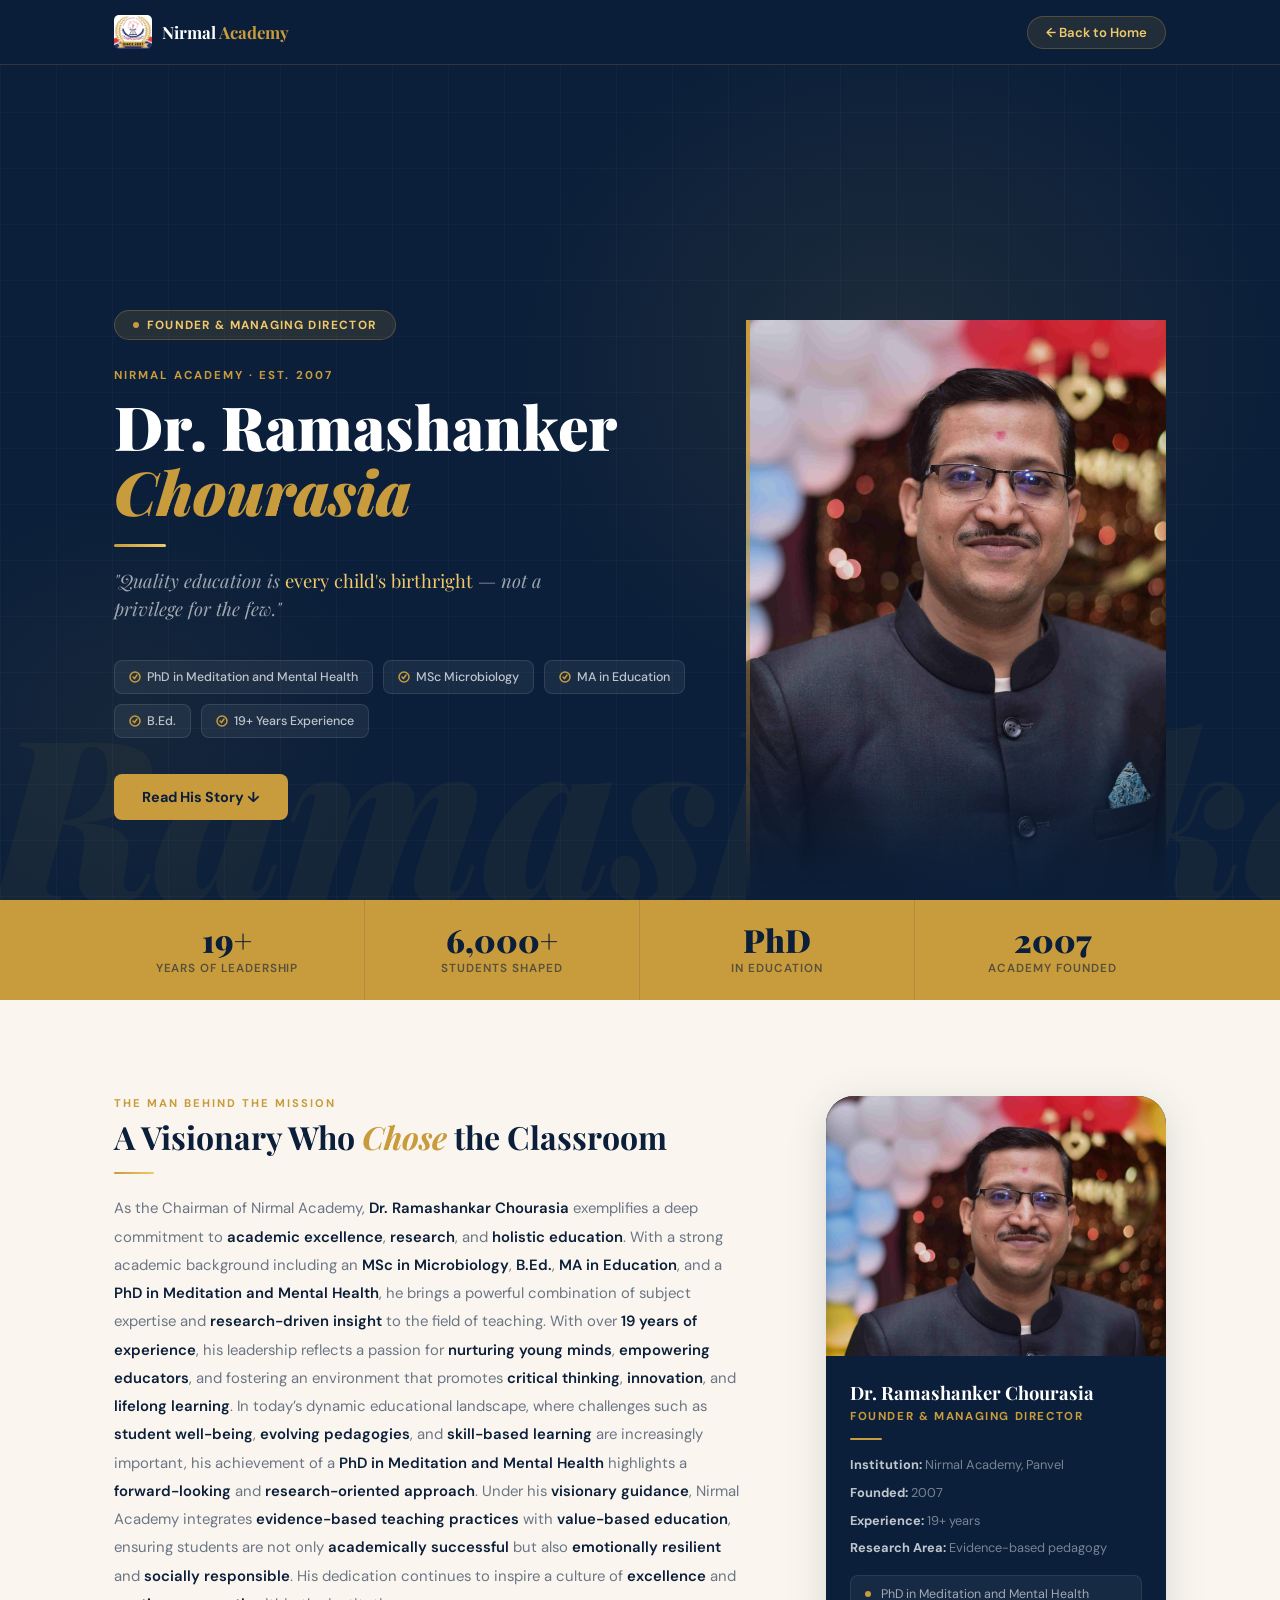
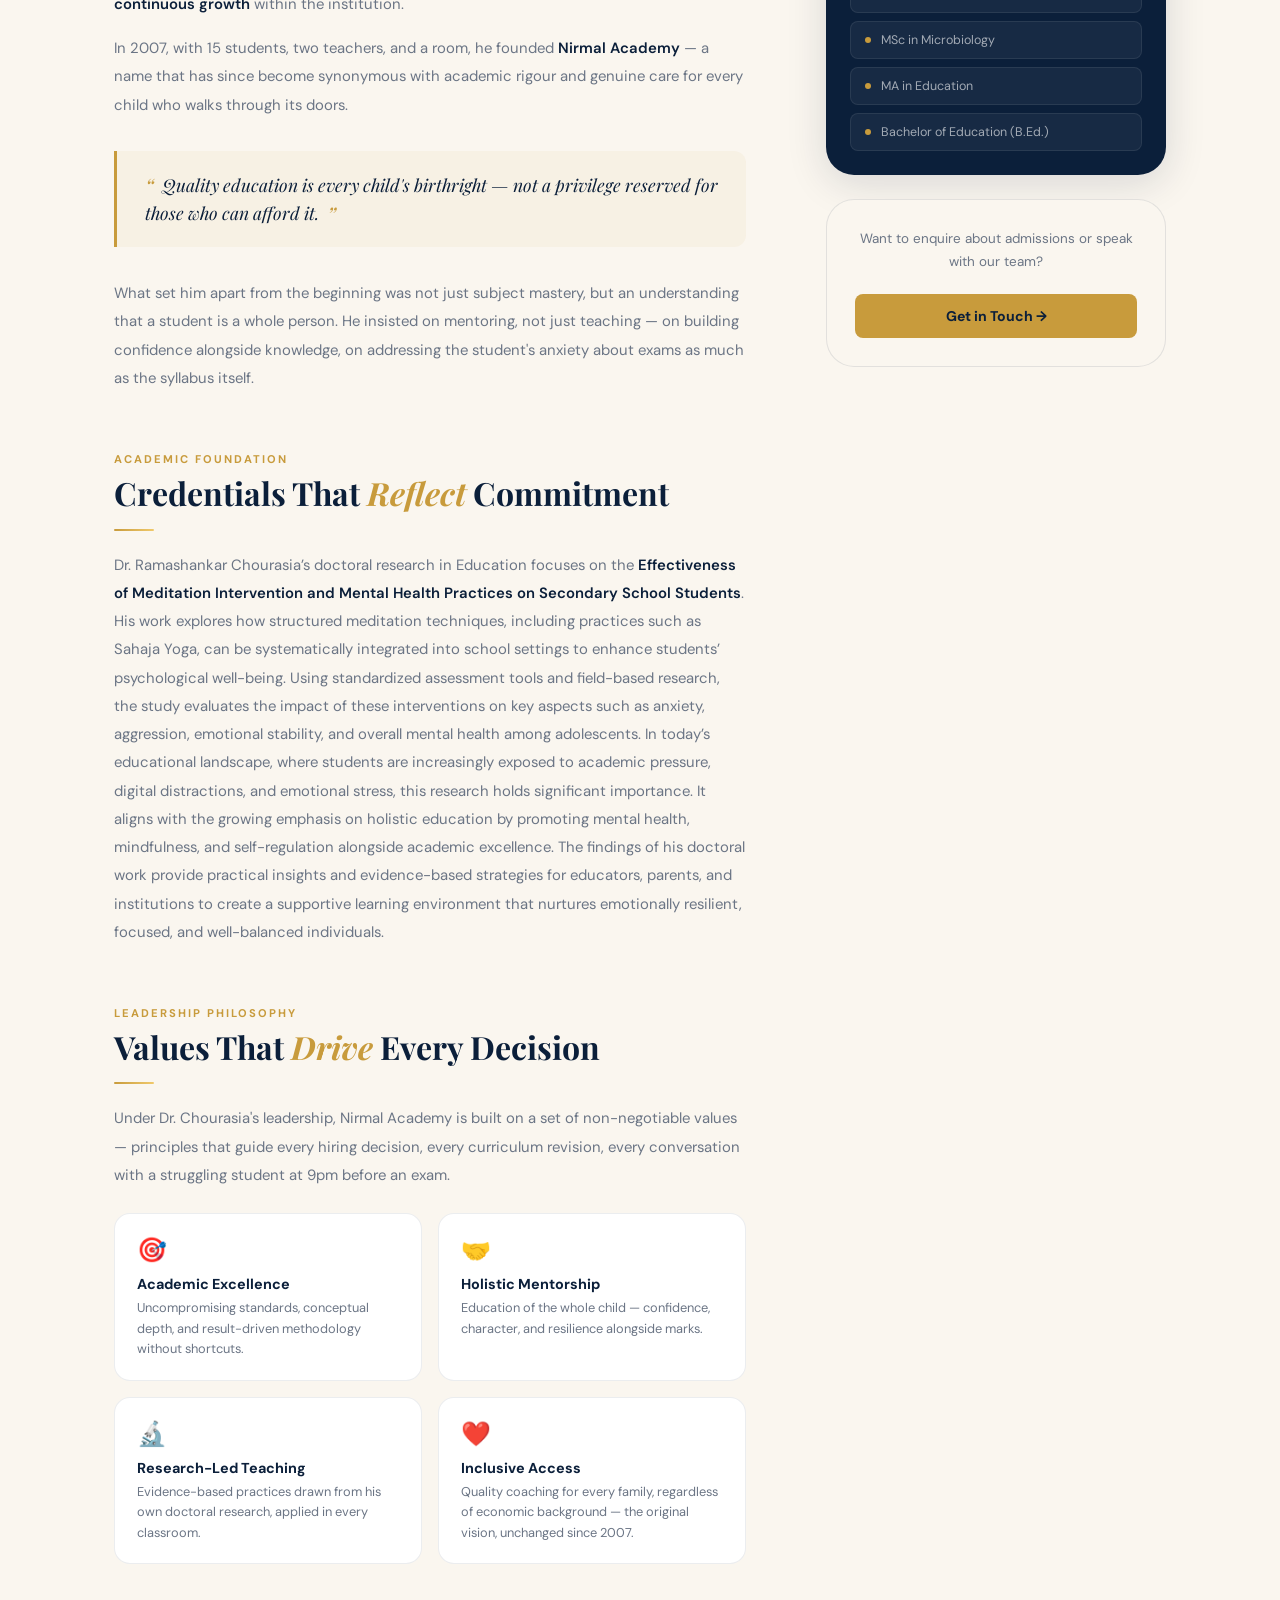
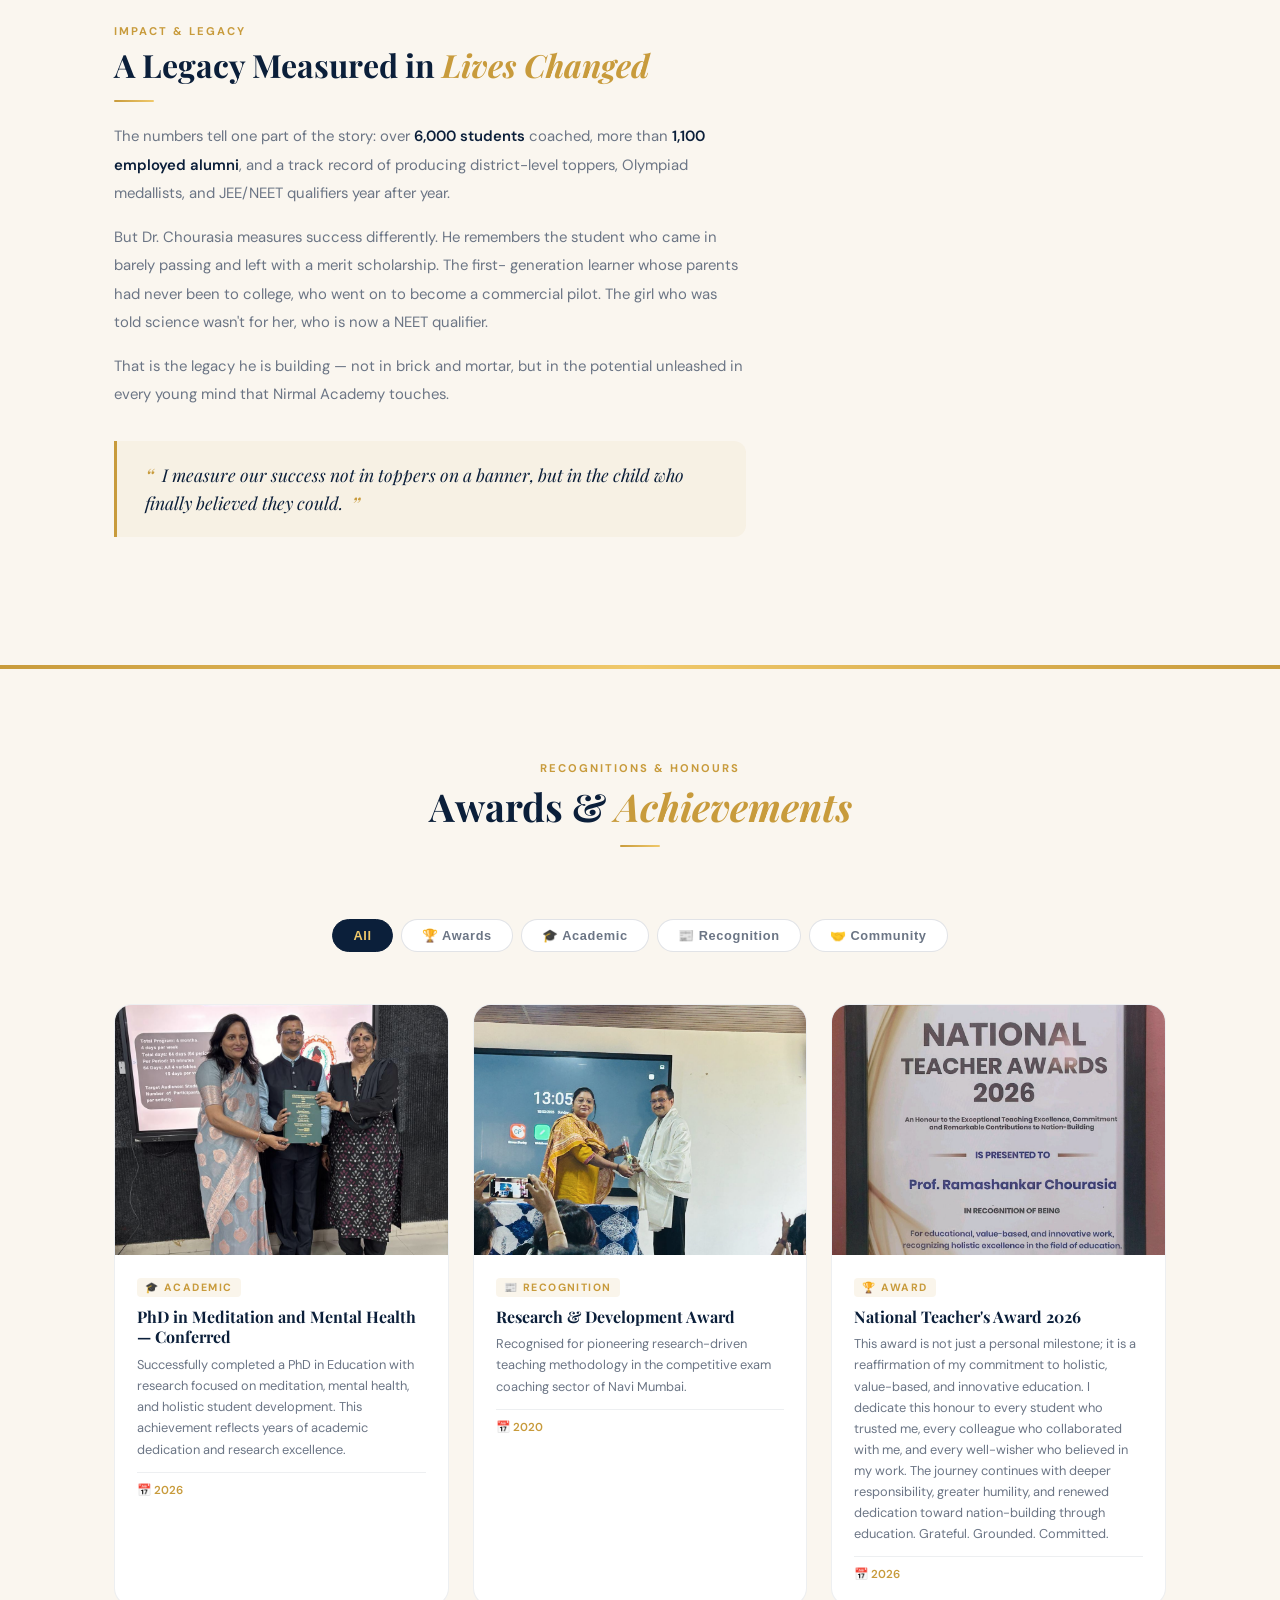
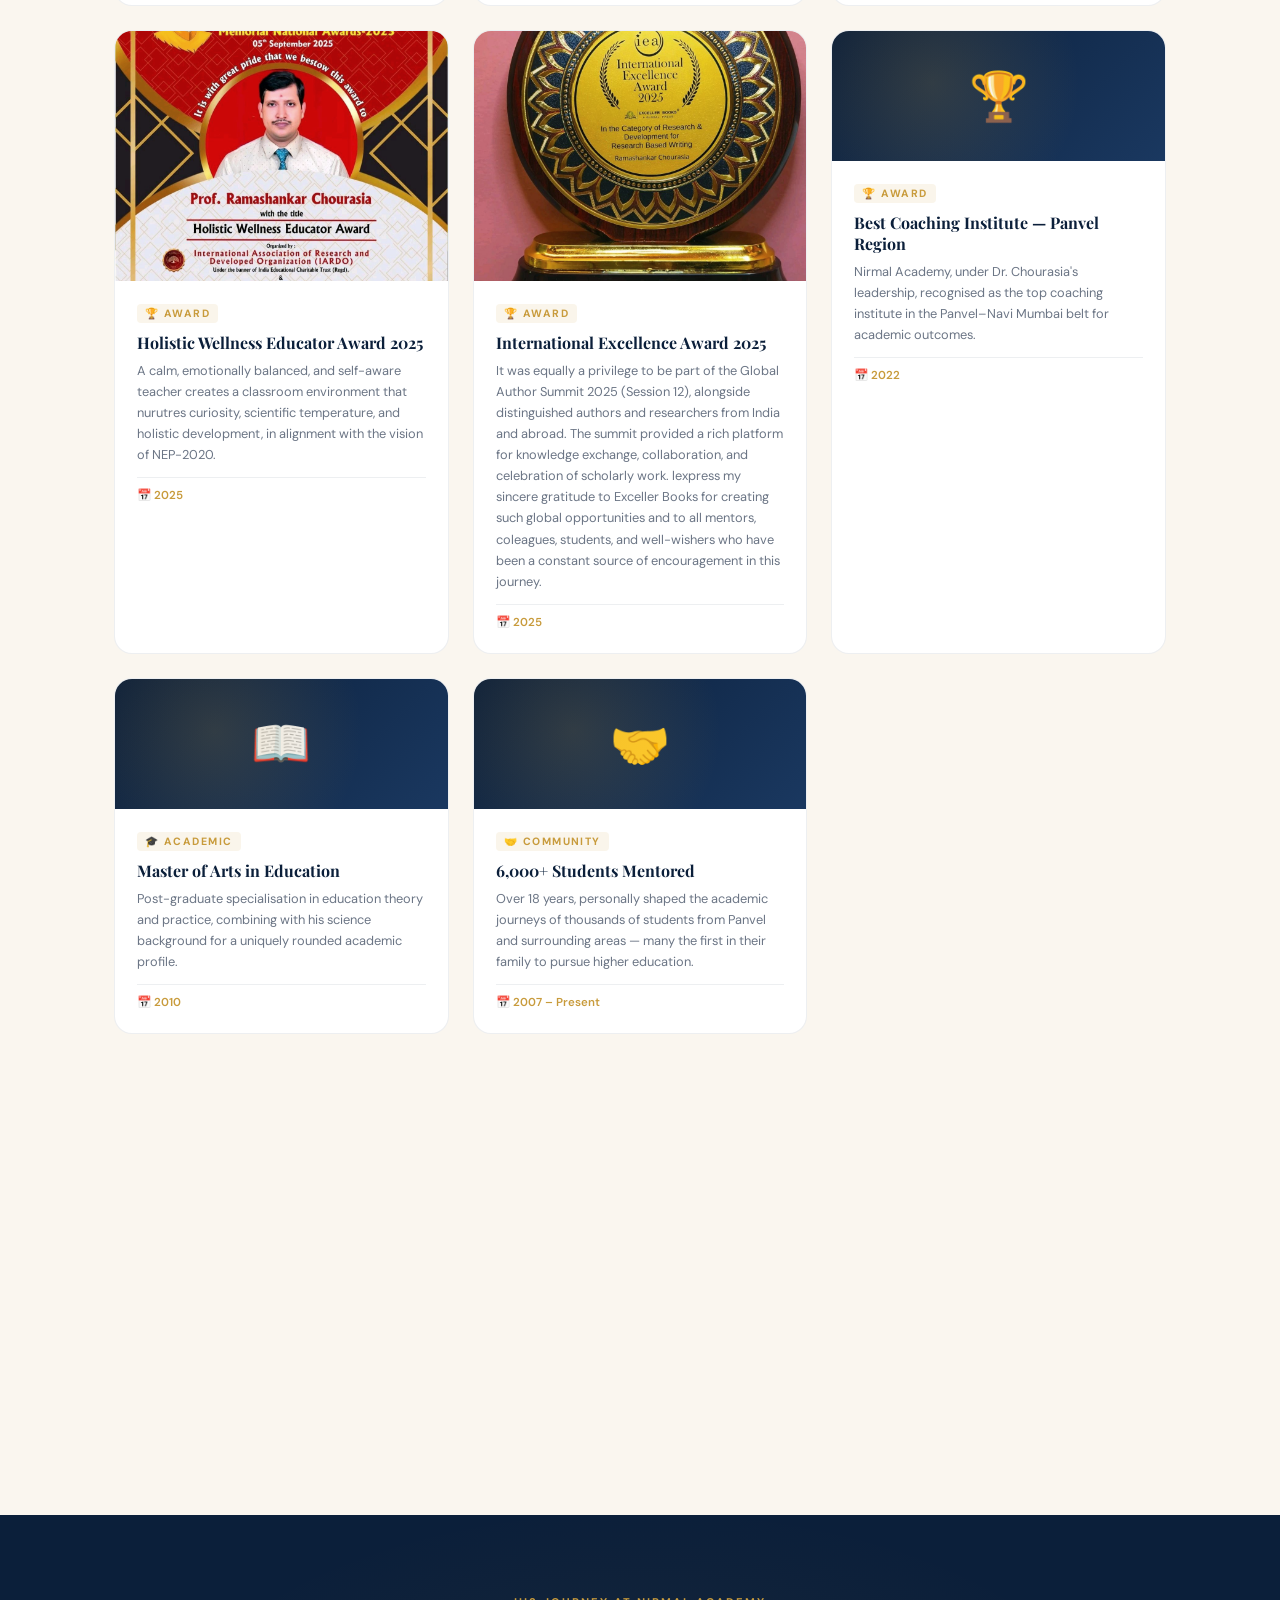
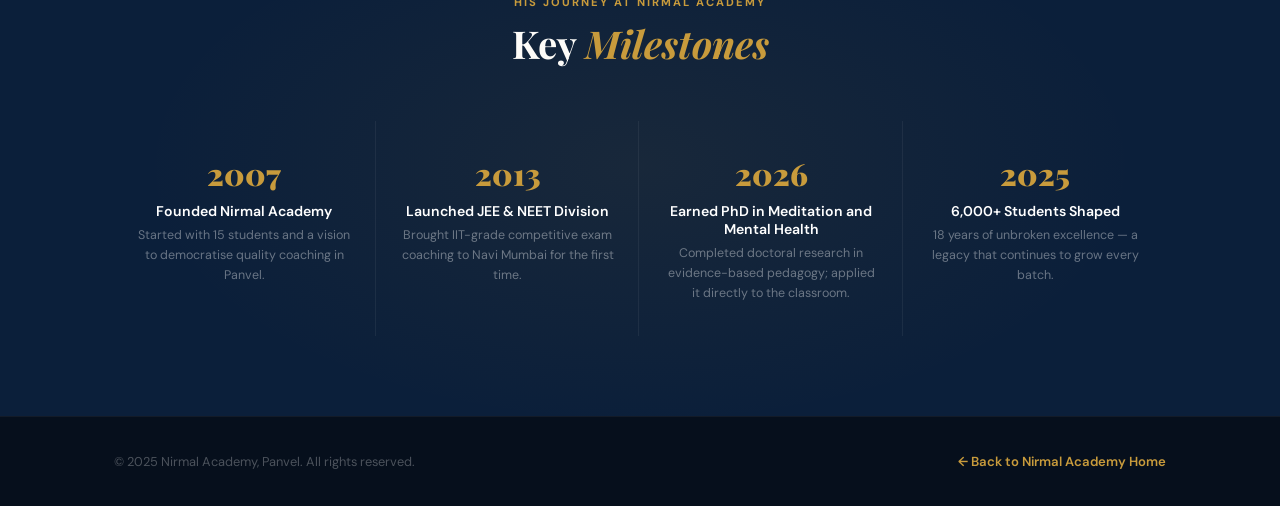
==== commit c187b6ea: "achievement fix" ====
--- a/aboutDirector.html
+++ b/aboutDirector.html
@@ -11,7 +11,7 @@
     </title>
     <meta
       name="description"
-      content="Learn about Dr. Ramashanker Chourasia, Founder & Managing Director of Nirmal Academy, Panvel. PhD in Education, 19+ years of visionary leadership."
+      content="Learn about Dr. Ramashanker Chourasia, Founder & Managing Director of Nirmal Academy, Panvel. PhD in Meditation and Mental Health, 19+ years of visionary leadership."
     />
     <link rel="icon" type="image/jpeg" href="assets/images/logo.jpg" />
     <link rel="preconnect" href="https://fonts.googleapis.com" />
@@ -1212,7 +1212,7 @@
                   stroke-linecap="round"
                 />
               </svg>
-              PhD in Education
+              PhD in Meditation and Mental Health
             </span>
             <span class="qual-chip">
               <svg width="12" height="12" viewBox="0 0 12 12" fill="none">
@@ -1342,8 +1342,8 @@
                 <strong>holistic education</strong>. With a strong academic
                 background including an <strong>MSc in Microbiology</strong>,
                 <strong>B.Ed.</strong>, <strong>MA in Education</strong>, and a
-                <strong>PhD in Education</strong>, he brings a powerful
-                combination of subject expertise and
+                <strong>PhD in Meditation and Mental Health</strong>, he brings
+                a powerful combination of subject expertise and
                 <strong>research-driven insight</strong> to the field of
                 teaching. With over <strong>19 years of experience</strong>, his
                 leadership reflects a passion for
@@ -1357,8 +1357,8 @@
                 <strong>evolving pedagogies</strong>, and
                 <strong>skill-based learning</strong> are increasingly
                 important, his achievement of a
-                <strong>PhD in Education</strong> highlights a
-                <strong>forward-looking</strong> and
+                <strong>PhD in Meditation and Mental Health</strong> highlights
+                a <strong>forward-looking</strong> and
                 <strong>research-oriented approach</strong>. Under his
                 <strong>visionary guidance</strong>, Nirmal Academy integrates
                 <strong>evidence-based teaching practices</strong> with
@@ -1370,8 +1370,7 @@
                 <strong>continuous growth</strong> within the institution.
               </p>
               <p class="ps-para">
-                In 2007, with 15 students, two teachers, and a room, he
-                founded
+                In 2007, with 15 students, two teachers, and a room, he founded
                 <strong>Nirmal Academy</strong> — a name that has since become
                 synonymous with academic rigour and genuine care for every child
                 who walks through its doors.
@@ -1399,25 +1398,27 @@
               <div class="ps-rule"></div>
               <p class="ps-para">
                 Dr. Ramashankar Chourasia’s doctoral research in Education
-                focuses on the <strong>Effectiveness of Meditation Intervention and
-                Mental Health Practices on Secondary School Students</strong>. His work
-                explores how structured meditation techniques, including
-                practices such as Sahaja Yoga, can be systematically integrated
-                into school settings to enhance students’ psychological
-                well-being. Using standardized assessment tools and field-based
-                research, the study evaluates the impact of these interventions
-                on key aspects such as anxiety, aggression, emotional stability,
-                and overall mental health among adolescents. In today’s
-                educational landscape, where students are increasingly exposed
-                to academic pressure, digital distractions, and emotional
-                stress, this research holds significant importance. It aligns
-                with the growing emphasis on holistic education by promoting
-                mental health, mindfulness, and self-regulation alongside
-                academic excellence. The findings of his doctoral work provide
-                practical insights and evidence-based strategies for educators,
-                parents, and institutions to create a supportive learning
-                environment that nurtures emotionally resilient, focused, and
-                well-balanced individuals.
+                focuses on the
+                <strong
+                  >Effectiveness of Meditation Intervention and Mental Health
+                  Practices on Secondary School Students</strong
+                >. His work explores how structured meditation techniques,
+                including practices such as Sahaja Yoga, can be systematically
+                integrated into school settings to enhance students’
+                psychological well-being. Using standardized assessment tools
+                and field-based research, the study evaluates the impact of
+                these interventions on key aspects such as anxiety, aggression,
+                emotional stability, and overall mental health among
+                adolescents. In today’s educational landscape, where students
+                are increasingly exposed to academic pressure, digital
+                distractions, and emotional stress, this research holds
+                significant importance. It aligns with the growing emphasis on
+                holistic education by promoting mental health, mindfulness, and
+                self-regulation alongside academic excellence. The findings of
+                his doctoral work provide practical insights and evidence-based
+                strategies for educators, parents, and institutions to create a
+                supportive learning environment that nurtures emotionally
+                resilient, focused, and well-balanced individuals.
               </p>
             </div>
 
@@ -1532,7 +1533,9 @@
                 <div class="cred-list">
                   <div class="cred-item">
                     <div class="cred-dot"></div>
-                    <div class="cred-text">PhD in Education</div>
+                    <div class="cred-text">
+                      PhD in Meditation and Mental Health
+                    </div>
                   </div>
                   <div class="cred-item">
                     <div class="cred-dot"></div>
@@ -1586,7 +1589,7 @@
             class="aw-card"
             data-cat="academic"
             data-img="assets/images/achivement1.jpeg"
-            data-caption="PhD Conferral — Dr. Ramashanker Chourasia receives his doctoral degree"
+            data-caption="PhD Conferral Ceremony 2026"
           >
             <div class="aw-card-img">
               <img
@@ -1600,11 +1603,14 @@
             </div>
             <div class="aw-card-body">
               <span class="aw-cat-tag">🎓 Academic</span>
-              <div class="aw-title">PhD in Education — Conferred</div>
+              <div class="aw-title">
+                PhD in Meditation and Mental Health — Conferred
+              </div>
               <p class="aw-desc">
-                Doctoral research in evidence-based pedagogy, directly applied
-                to Nirmal Academy's curriculum design and student support
-                systems.
+                Successfully completed a PhD in Education with research focused
+                on meditation, mental health, and holistic student development.
+                This achievement reflects years of academic dedication and
+                research excellence.
               </p>
               <span class="aw-year-badge">📅 2026</span>
             </div>
@@ -1639,6 +1645,104 @@
           </div>
 
           <!-- Card 3 — icon (no image yet) -->
+          <div
+            class="aw-card"
+            data-cat="award"
+            data-img="assets/images/Award_3.jpg"
+            data-caption="National Teacher's Award 2026"
+          >
+            <div class="aw-card-img">
+              <img
+                src="assets/images/Award_3.jpg"
+                alt="Best Coaching Institute Award"
+                loading="lazy"
+              />
+              <div class="aw-zoom-overlay">
+                <div class="aw-zoom-icon">⤢</div>
+              </div>
+            </div>
+
+            <div class="aw-card-body">
+              <span class="aw-cat-tag">🏆 Award</span>
+              <div class="aw-title">National Teacher's Award 2026</div>
+              <p class="aw-desc">
+                This award is not just a personal milestone; it is a
+                reaffirmation of my commitment to holistic, value-based, and
+                innovative education. I dedicate this honour to every student
+                who trusted me, every colleague who collaborated with me, and
+                every well-wisher who believed in my work. The journey continues
+                with deeper responsibility, greater humility, and renewed
+                dedication toward nation-building through education. Grateful.
+                Grounded. Committed.
+              </p>
+              <span class="aw-year-badge">📅 2026</span>
+            </div>
+          </div>
+
+          <div
+            class="aw-card"
+            data-cat="award"
+            data-img="assets/images/Award_6.jpg"
+            data-caption="Holistic Wellness Educator Award 2025"
+          >
+            <div class="aw-card-img">
+              <img
+                src="assets/images/Award_6.jpg"
+                alt="Best Coaching Institute Award"
+                loading="lazy"
+              />
+              <div class="aw-zoom-overlay">
+                <div class="aw-zoom-icon">⤢</div>
+              </div>
+            </div>
+
+            <div class="aw-card-body">
+              <span class="aw-cat-tag">🏆 Award</span>
+              <div class="aw-title">Holistic Wellness Educator Award 2025</div>
+              <p class="aw-desc">
+                A calm, emotionally balanced, and self-aware teacher creates a
+                classroom environment that nurutres curiosity, scientific
+                temperature, and holistic development, in alignment with the
+                vision of NEP-2020.
+              </p>
+              <span class="aw-year-badge">📅 2025</span>
+            </div>
+          </div>
+
+          <div
+            class="aw-card"
+            data-cat="award"
+            data-img="assets/images/Award_4.jpg"
+            data-caption="International Excellence Award 2025"
+          >
+            <div class="aw-card-img">
+              <img
+                src="assets/images/Award_4.jpg"
+                alt="International Excellence Award 2025"
+                loading="lazy"
+              />
+              <div class="aw-zoom-overlay">
+                <div class="aw-zoom-icon">⤢</div>
+              </div>
+            </div>
+
+            <div class="aw-card-body">
+              <span class="aw-cat-tag">🏆 Award</span>
+              <div class="aw-title">International Excellence Award 2025</div>
+              <p class="aw-desc">
+                It was equally a privilege to be part of the Global Author
+                Summit 2025 (Session 12), alongside distinguished authors and
+                researchers from India and abroad. The summit provided a rich
+                platform for knowledge exchange, collaboration, and celebration
+                of scholarly work. lexpress my sincere gratitude to Exceller
+                Books for creating such global opportunities and to all mentors,
+                coleagues, students, and well-wishers who have been a constant
+                source of encouragement in this journey.
+              </p>
+              <span class="aw-year-badge">📅 2025</span>
+            </div>
+          </div>
+
           <div class="aw-card" data-cat="award">
             <div class="aw-card-icon-wrap">🏆</div>
             <div class="aw-card-body">
@@ -1771,7 +1875,9 @@
           </div>
           <div class="ms-item reveal rd2">
             <div class="ms-year">2026</div>
-            <div class="ms-event">Earned PhD in Education</div>
+            <div class="ms-event">
+              Earned PhD in Meditation and Mental Health
+            </div>
             <div class="ms-desc">
               Completed doctoral research in evidence-based pedagogy; applied it
               directly to the classroom.
@@ -1812,6 +1918,18 @@
         { threshold: 0.15 },
       );
       revealEls.forEach((el) => io.observe(el));
+    </script>
+    <script type="application/ld+json">
+      {
+        "@context": "https://schema.org",
+        "@type": "Person",
+        "name": "Dr. Ramashanker Chourasia",
+        "jobTitle": "Founder & Managing Director",
+        "worksFor": {
+          "@type": "Organization",
+          "name": "Nirmal Academy"
+        }
+      }
     </script>
     <script>
       // ── Awards section: filter tabs + entrance animation + lightbox ──────────
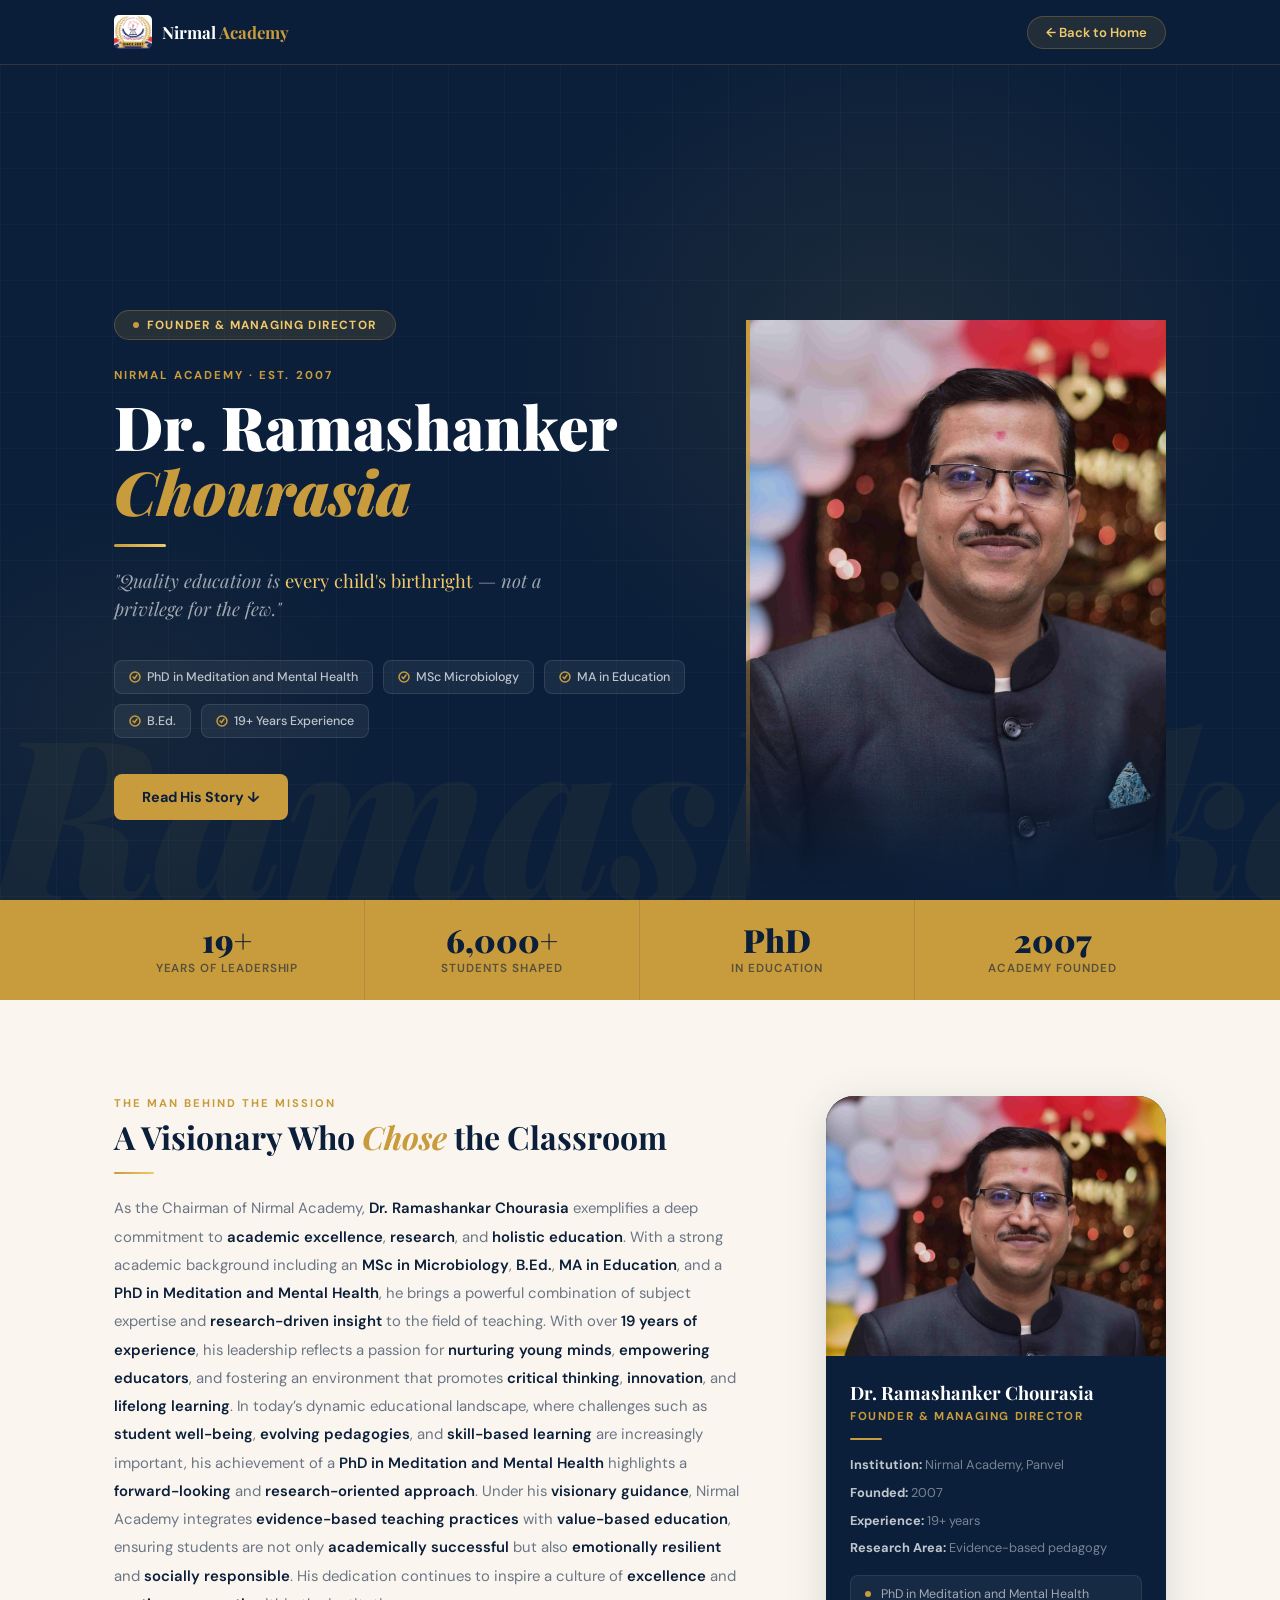
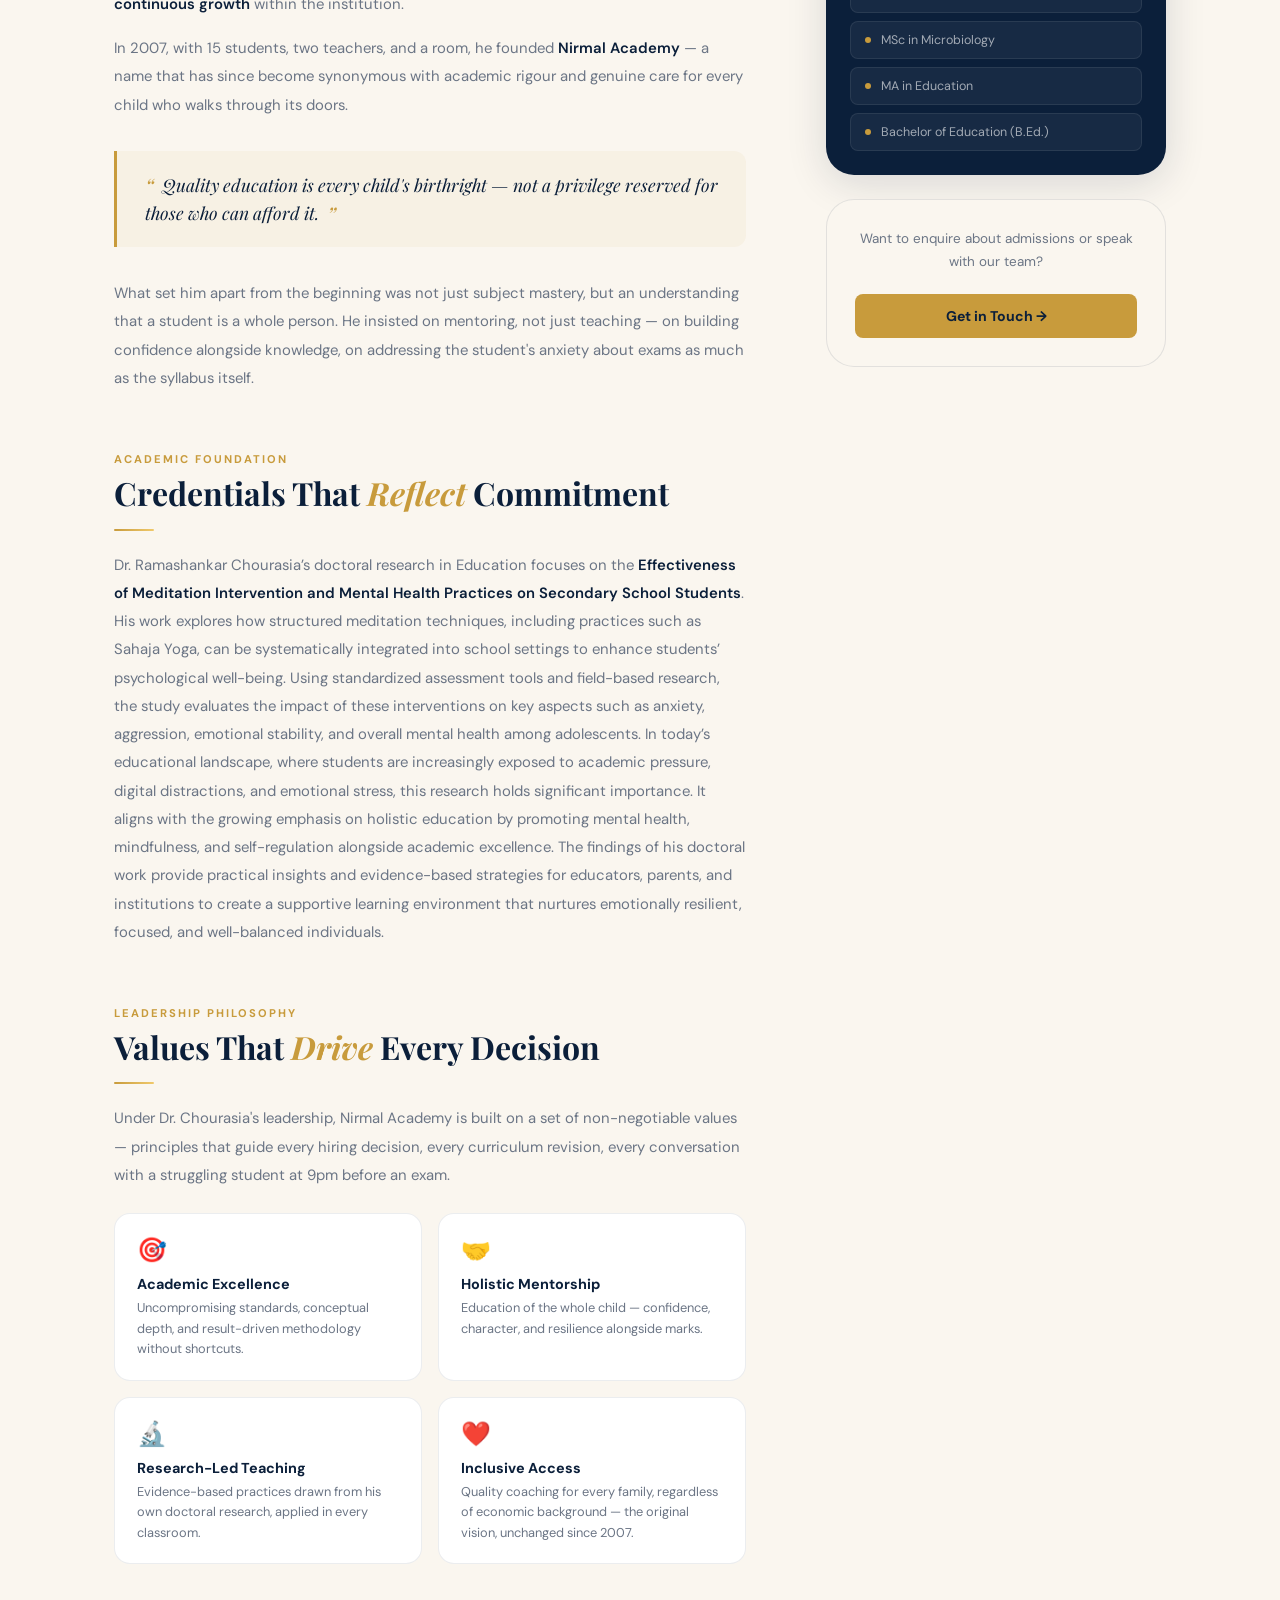
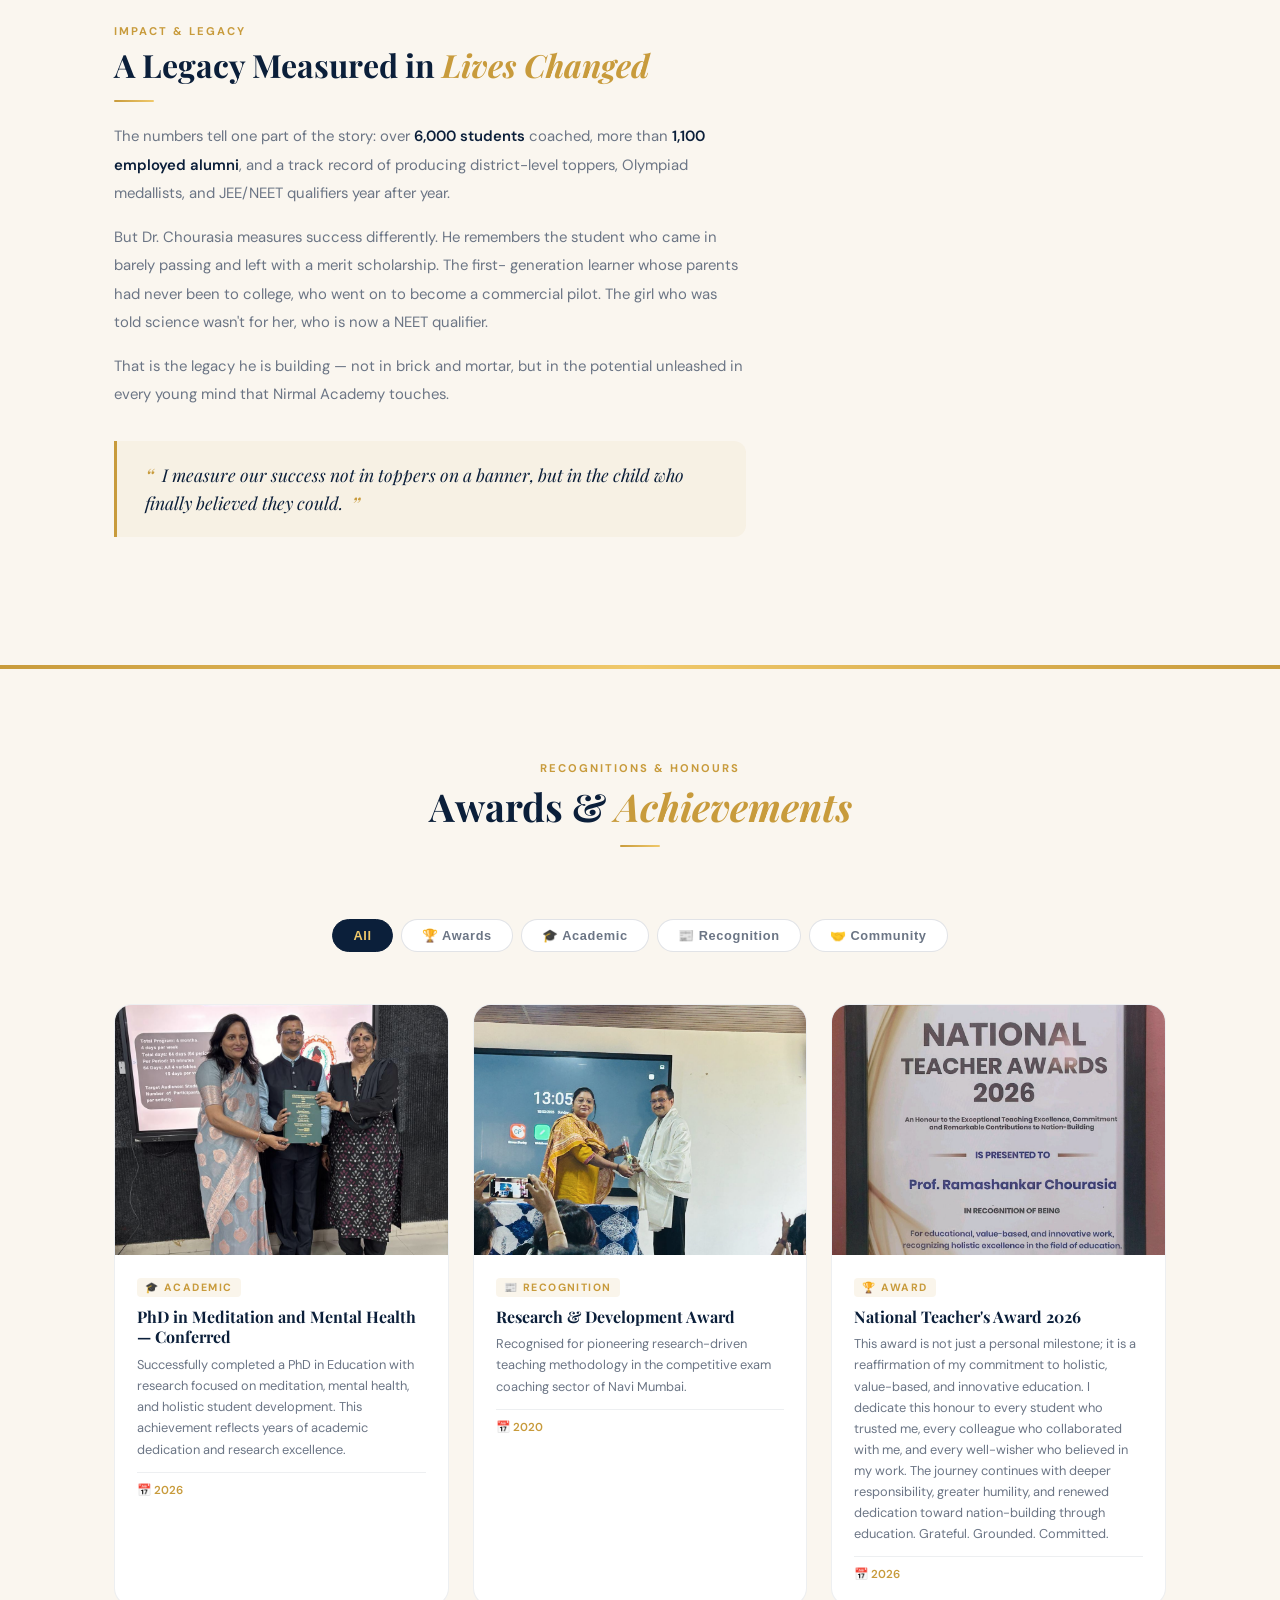
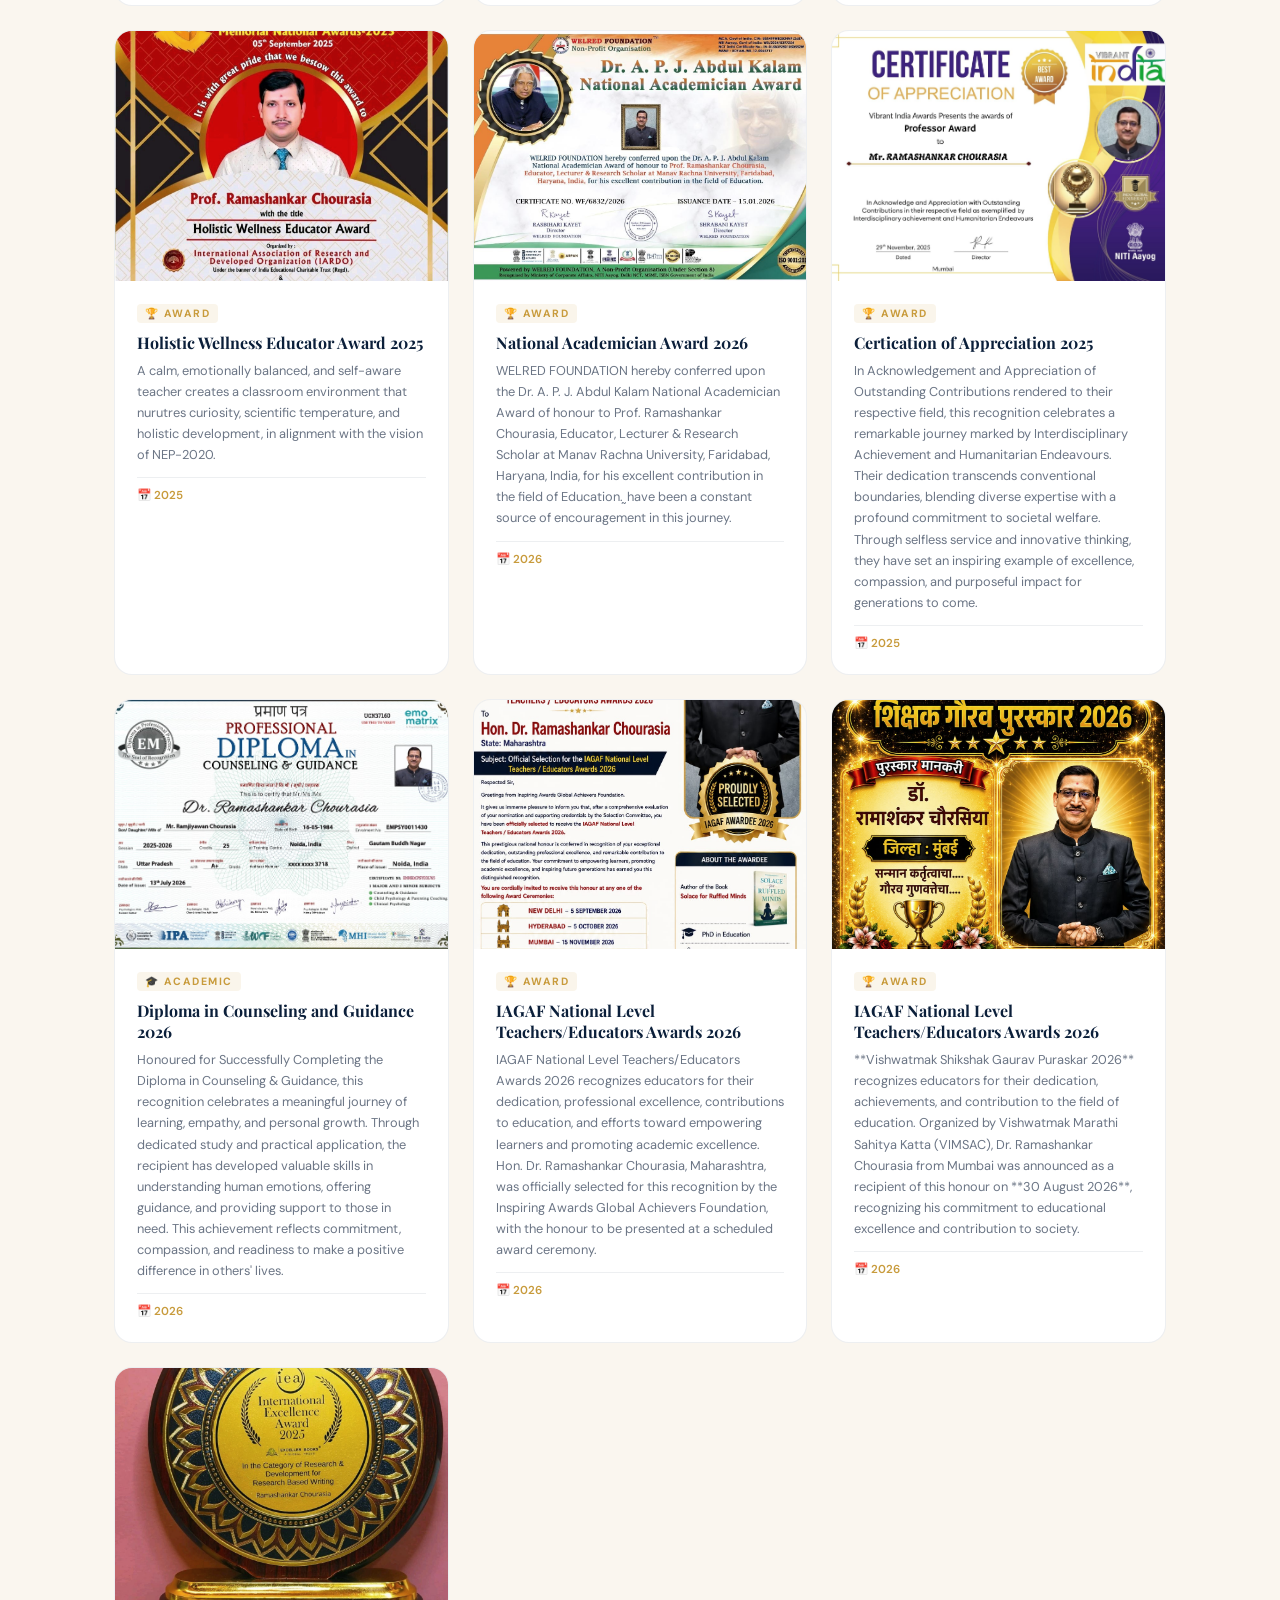
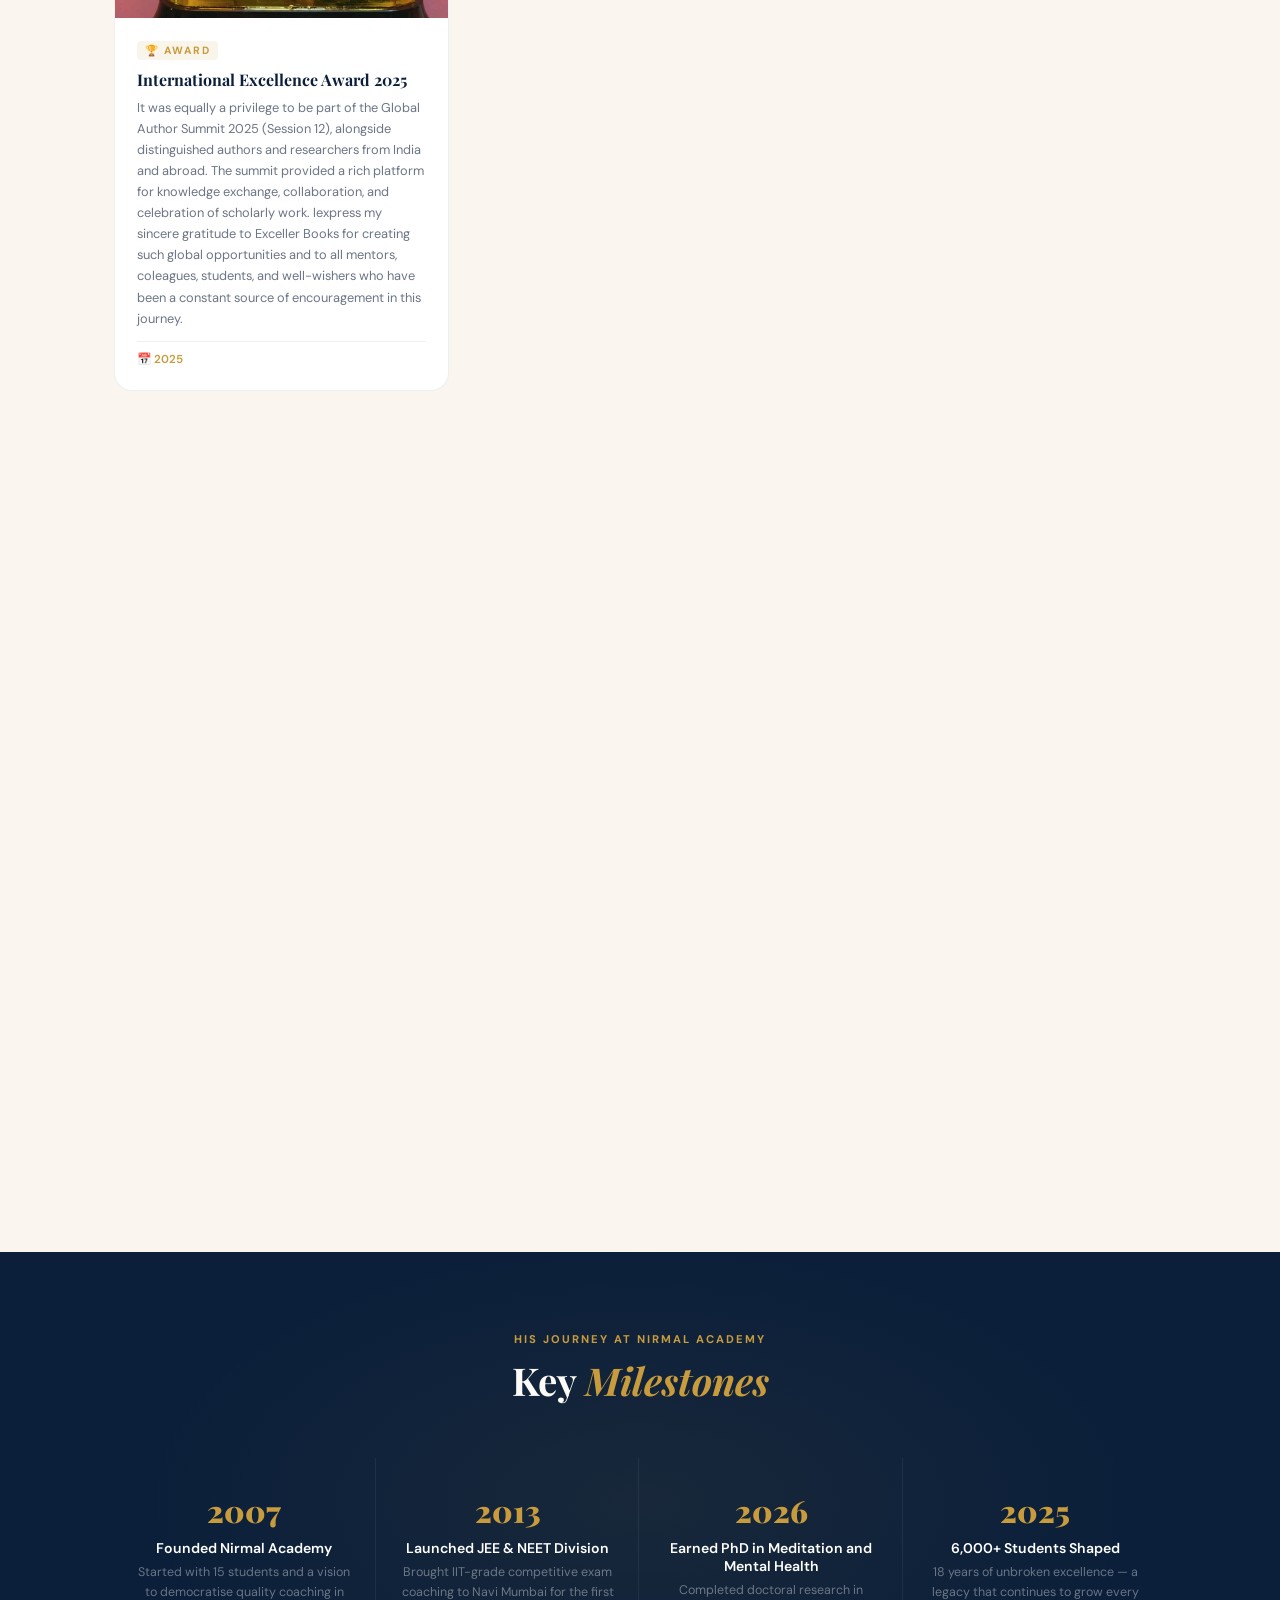
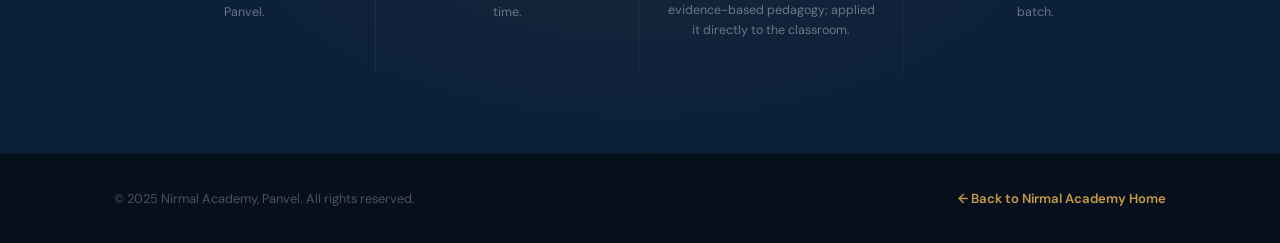
==== commit db0155a8: "new imgs added" ====
--- a/aboutDirector.html
+++ b/aboutDirector.html
@@ -1712,6 +1712,176 @@
           <div
             class="aw-card"
             data-cat="award"
+            data-img="assets/images/Award_7.jpeg"
+            data-caption="National Academician Award 2026"
+          >
+            <div class="aw-card-img">
+              <img
+                src="assets/images/Award_7.jpeg"
+                alt="National Academician Award 2026"
+                loading="lazy"
+              />
+              <div class="aw-zoom-overlay">
+                <div class="aw-zoom-icon">⤢</div>
+              </div>
+            </div>
+
+            <div class="aw-card-body">
+              <span class="aw-cat-tag">🏆 Award</span>
+              <div class="aw-title">National Academician Award 2026</div>
+              <p class="aw-desc">
+                WELRED FOUNDATION hereby conferred upon the Dr. A. P. J. Abdul
+                Kalam National Academician Award of honour to Prof. Ramashankar
+                Chourasia, Educator, Lecturer & Research Scholar at Manav Rachna
+                University, Faridabad, Haryana, India, for his excellent
+                contribution in the field of Education. ̰have been a constant
+                source of encouragement in this journey.
+              </p>
+              <span class="aw-year-badge">📅 2026</span>
+            </div>
+          </div>
+
+          <div
+            class="aw-card"
+            data-cat="award"
+            data-img="assets/images/Award_8.jpeg"
+            data-caption="Certication of Appreciation"
+          >
+            <div class="aw-card-img">
+              <img
+                src="assets/images/Award_8.jpeg"
+                alt="Certication of Appreciation"
+                loading="lazy"
+              />
+              <div class="aw-zoom-overlay">
+                <div class="aw-zoom-icon">⤢</div>
+              </div>
+            </div>
+
+            <div class="aw-card-body">
+              <span class="aw-cat-tag">🏆 Award</span>
+              <div class="aw-title">Certication of Appreciation 2025</div>
+              <p class="aw-desc">
+                In Acknowledgement and Appreciation of Outstanding Contributions
+                rendered to their respective field, this recognition celebrates
+                a remarkable journey marked by Interdisciplinary Achievement and
+                Humanitarian Endeavours. Their dedication transcends
+                conventional boundaries, blending diverse expertise with a
+                profound commitment to societal welfare. Through selfless
+                service and innovative thinking, they have set an inspiring
+                example of excellence, compassion, and purposeful impact for
+                generations to come.
+              </p>
+              <span class="aw-year-badge">📅 2025</span>
+            </div>
+          </div>
+
+          <div
+            class="aw-card"
+            data-cat="academic"
+            data-img="assets/images/Counseling_Diploma.jpeg"
+            data-caption="Diploma in Counseling and Guidance 2026"
+          >
+            <div class="aw-card-img">
+              <img
+                src="assets/images/Counseling_Diploma.jpeg"
+                alt="Diploma in Counseling and Guidance"
+                loading="lazy"
+              />
+              <div class="aw-zoom-overlay">
+                <div class="aw-zoom-icon">⤢</div>
+              </div>
+            </div>
+
+            <div class="aw-card-body">
+              <span class="aw-cat-tag">🎓 Academic</span>
+              <div class="aw-title">
+                Diploma in Counseling and Guidance 2026
+              </div>
+              <p class="aw-desc">
+                Honoured for Successfully Completing the Diploma in Counseling &
+                Guidance, this recognition celebrates a meaningful journey of
+                learning, empathy, and personal growth. Through dedicated study
+                and practical application, the recipient has developed valuable
+                skills in understanding human emotions, offering guidance, and
+                providing support to those in need. This achievement reflects
+                commitment, compassion, and readiness to make a positive
+                difference in others' lives.
+              </p>
+              <span class="aw-year-badge">📅 2026</span>
+            </div>
+          </div>
+
+          <div
+            class="aw-card"
+            data-cat="award"
+            data-img="assets/images/IAGAF.jpeg"
+            data-caption="Diploma in Counseling and Guidance 2026"
+          >
+            <div class="aw-card-img">
+              <img
+                src="assets/images/IAGAF.jpeg"
+                alt="IAGAF National Level Teachers/Educators Awards 2026"
+                loading="lazy"
+              />
+              <div class="aw-zoom-overlay">
+                <div class="aw-zoom-icon">⤢</div>
+              </div>
+            </div>
+
+            <div class="aw-card-body">
+              <span class="aw-cat-tag">🏆 Award</span>
+              <div class="aw-title">
+                IAGAF National Level Teachers/Educators Awards 2026
+              </div>
+              <p class="aw-desc">
+                IAGAF National Level Teachers/Educators Awards 2026
+                recognizes educators for their dedication, professional
+                excellence, contributions to education, and efforts toward
+                empowering learners and promoting academic excellence. Hon. Dr.
+                Ramashankar Chourasia, Maharashtra, was officially selected for
+                this recognition by the Inspiring Awards Global Achievers
+                Foundation, with the honour to be presented at a scheduled award
+                ceremony.
+              </p>
+              <span class="aw-year-badge">📅 2026</span>
+            </div>
+          </div>
+
+
+          <div
+            class="aw-card"
+            data-cat="award"
+            data-img="assets/images/Marathi_Sahitya.jpeg"
+            data-caption="Diploma in Counseling and Guidance 2026"
+          >
+            <div class="aw-card-img">
+              <img
+                src="assets/images/Marathi_Sahitya.jpeg"
+                alt="IAGAF National Level Teachers/Educators Awards 2026"
+                loading="lazy"
+              />
+              <div class="aw-zoom-overlay">
+                <div class="aw-zoom-icon">⤢</div>
+              </div>
+            </div>
+
+            <div class="aw-card-body">
+              <span class="aw-cat-tag">🏆 Award</span>
+              <div class="aw-title">
+                IAGAF National Level Teachers/Educators Awards 2026
+              </div>
+              <p class="aw-desc">
+                **Vishwatmak Shikshak Gaurav Puraskar 2026** recognizes educators for their dedication, achievements, and contribution to the field of education. Organized by Vishwatmak Marathi Sahitya Katta (VIMSAC), Dr. Ramashankar Chourasia from Mumbai was announced as a recipient of this honour on **30 August 2026**, recognizing his commitment to educational excellence and contribution to society.
+
+              </p>
+              <span class="aw-year-badge">📅 2026</span>
+            </div>
+          </div>
+
+          <div
+            class="aw-card"
+            data-cat="award"
             data-img="assets/images/Award_4.jpg"
             data-caption="International Excellence Award 2025"
           >
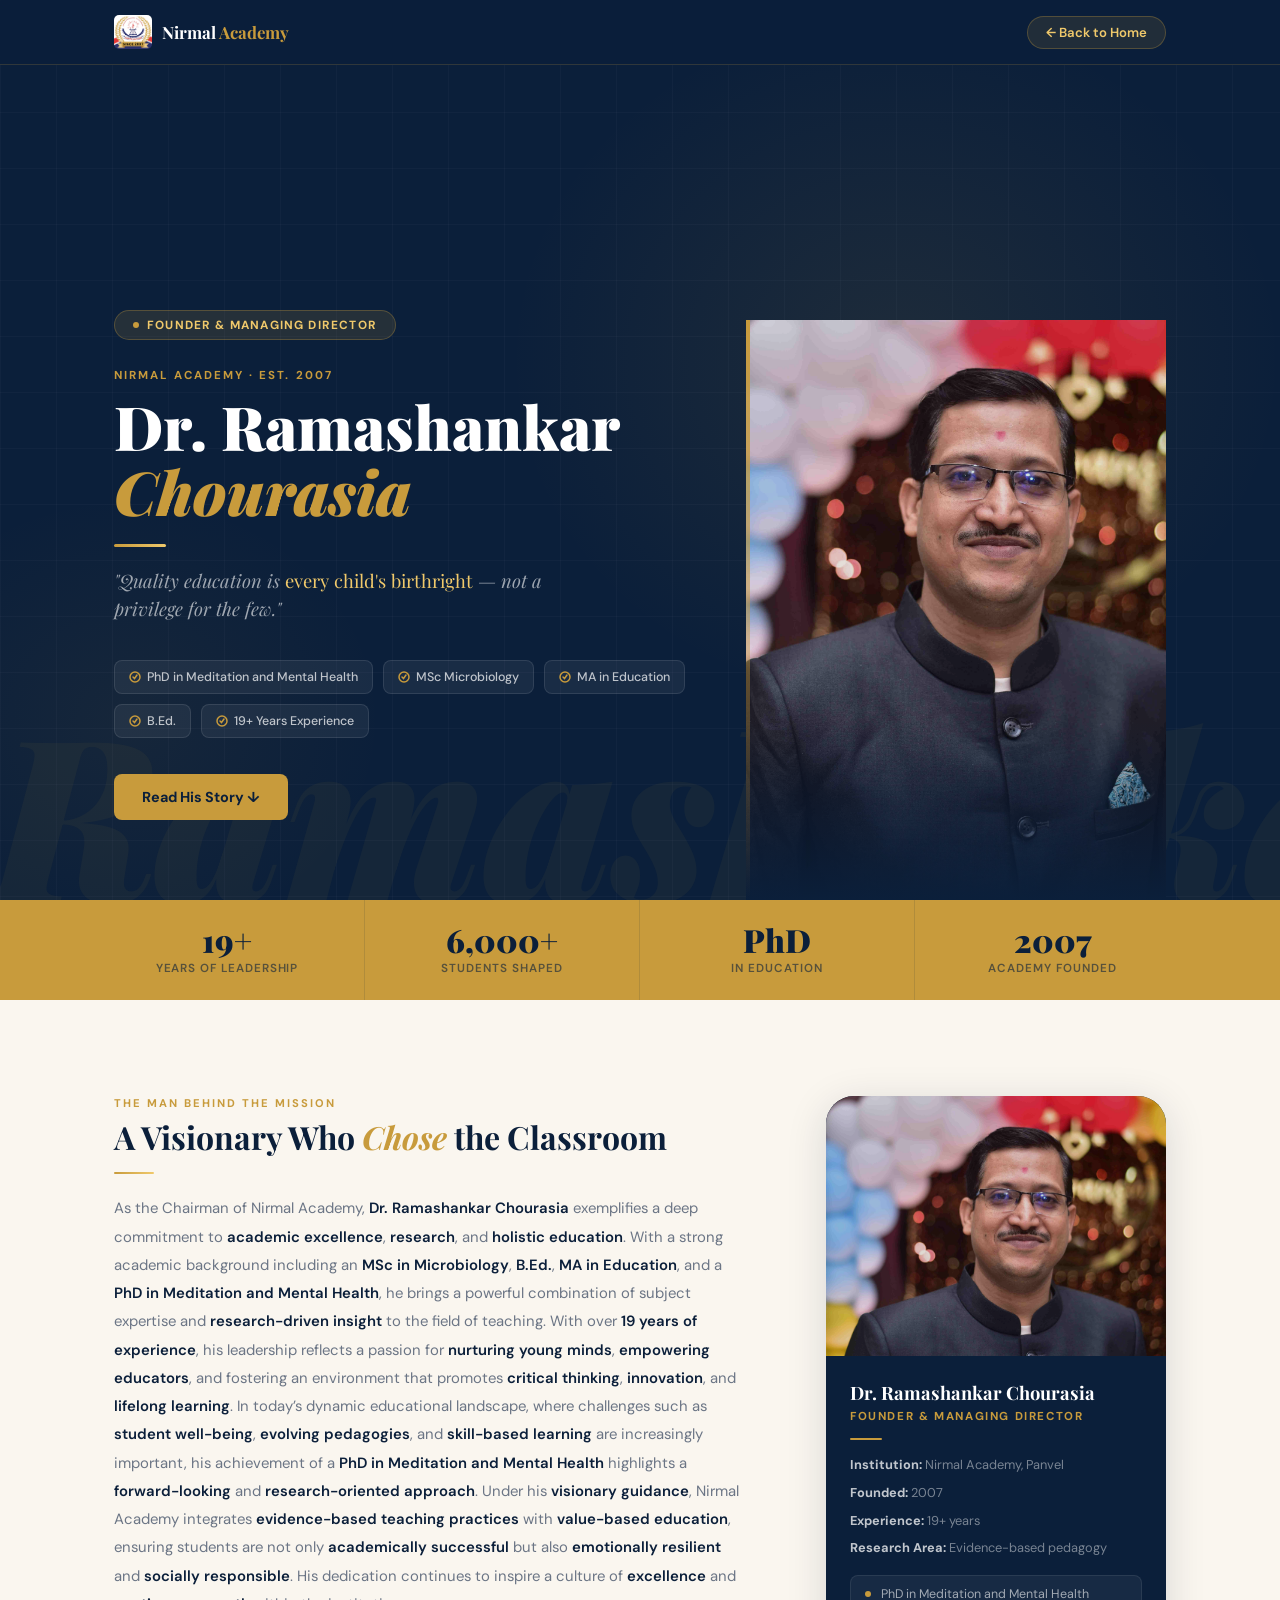
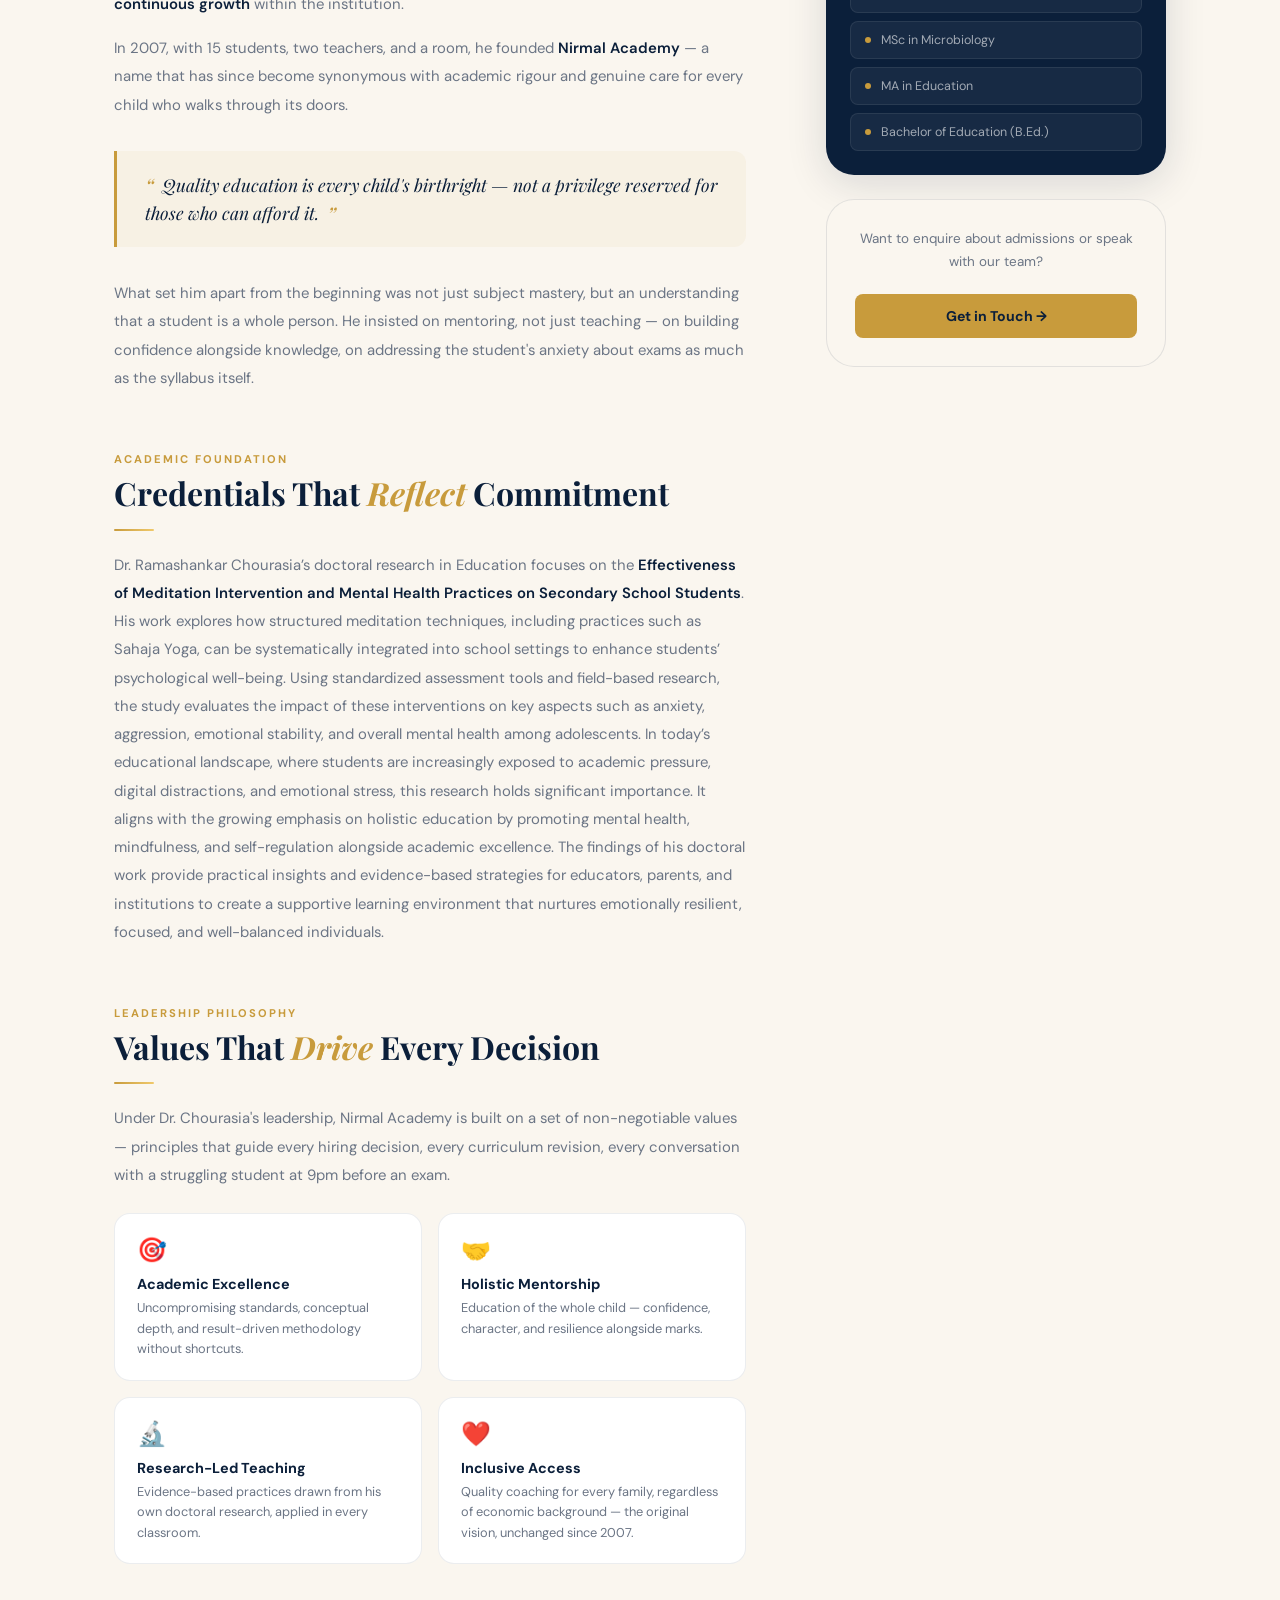
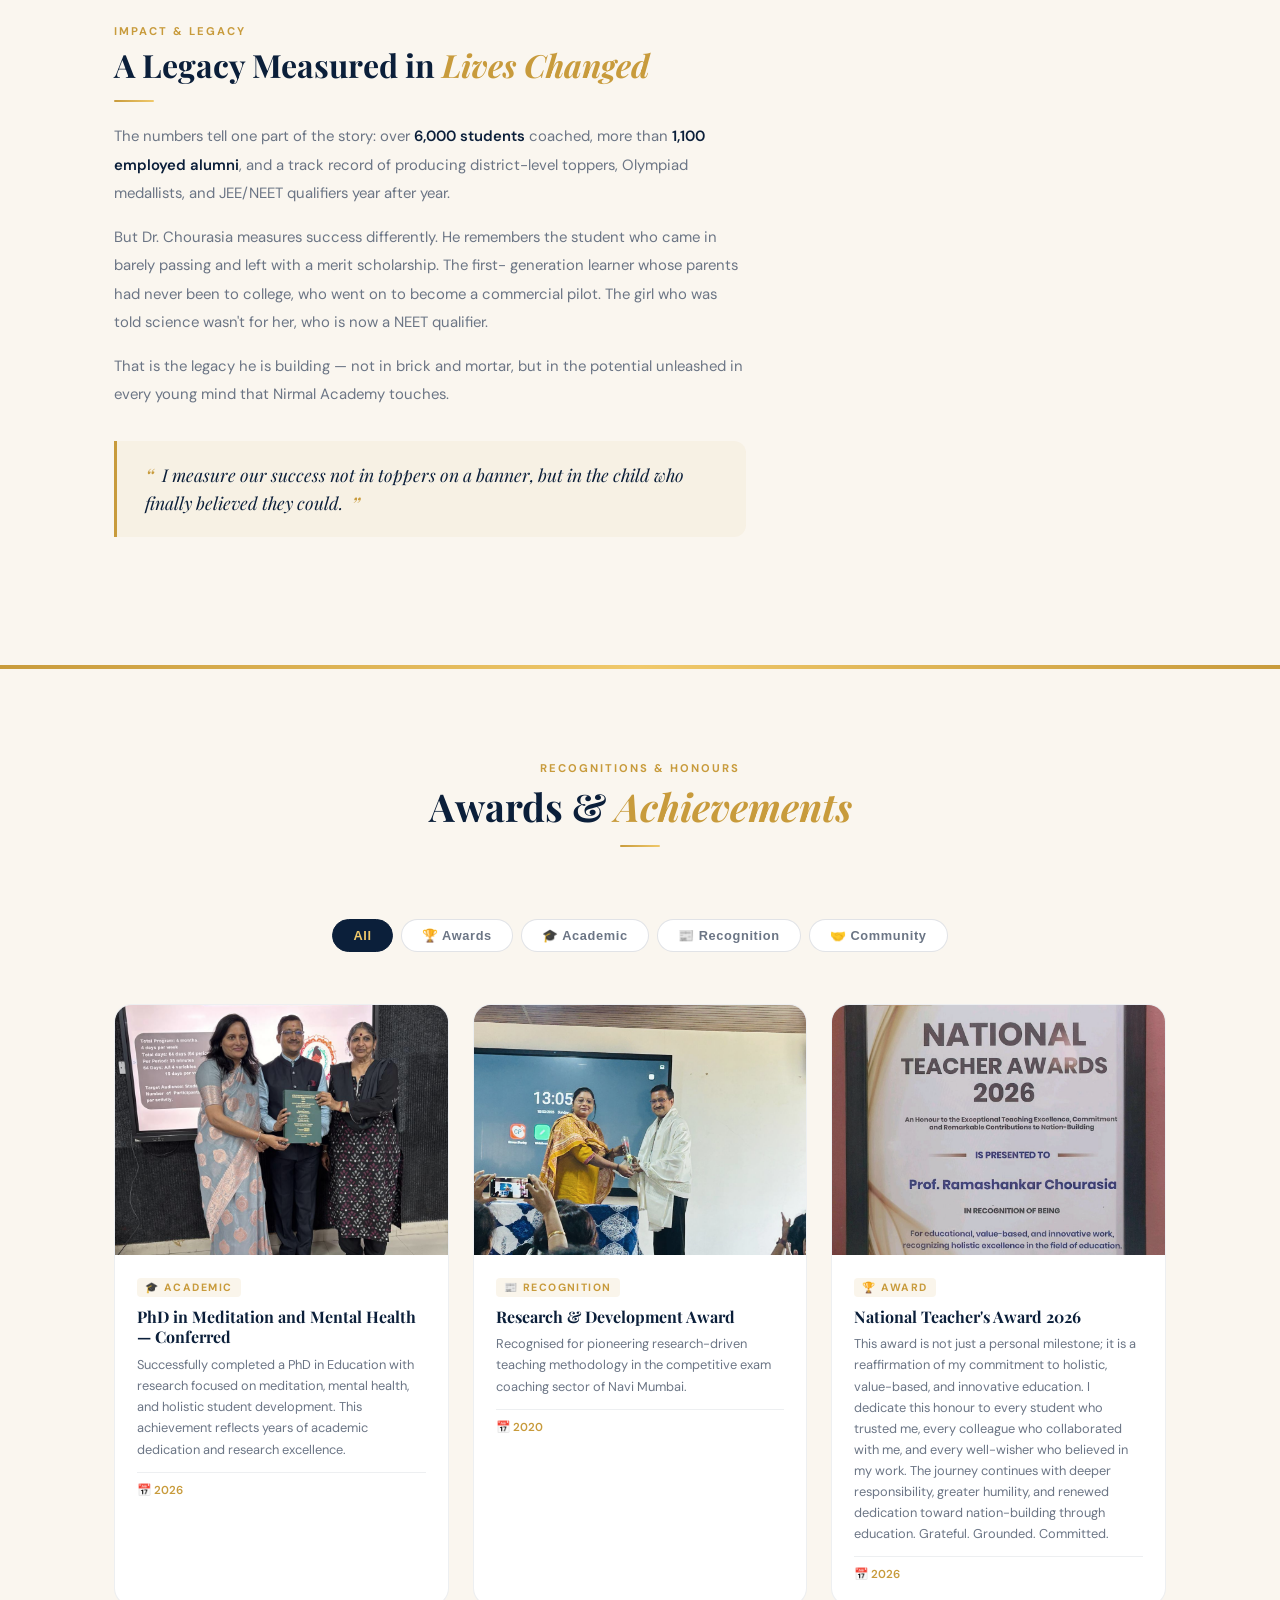
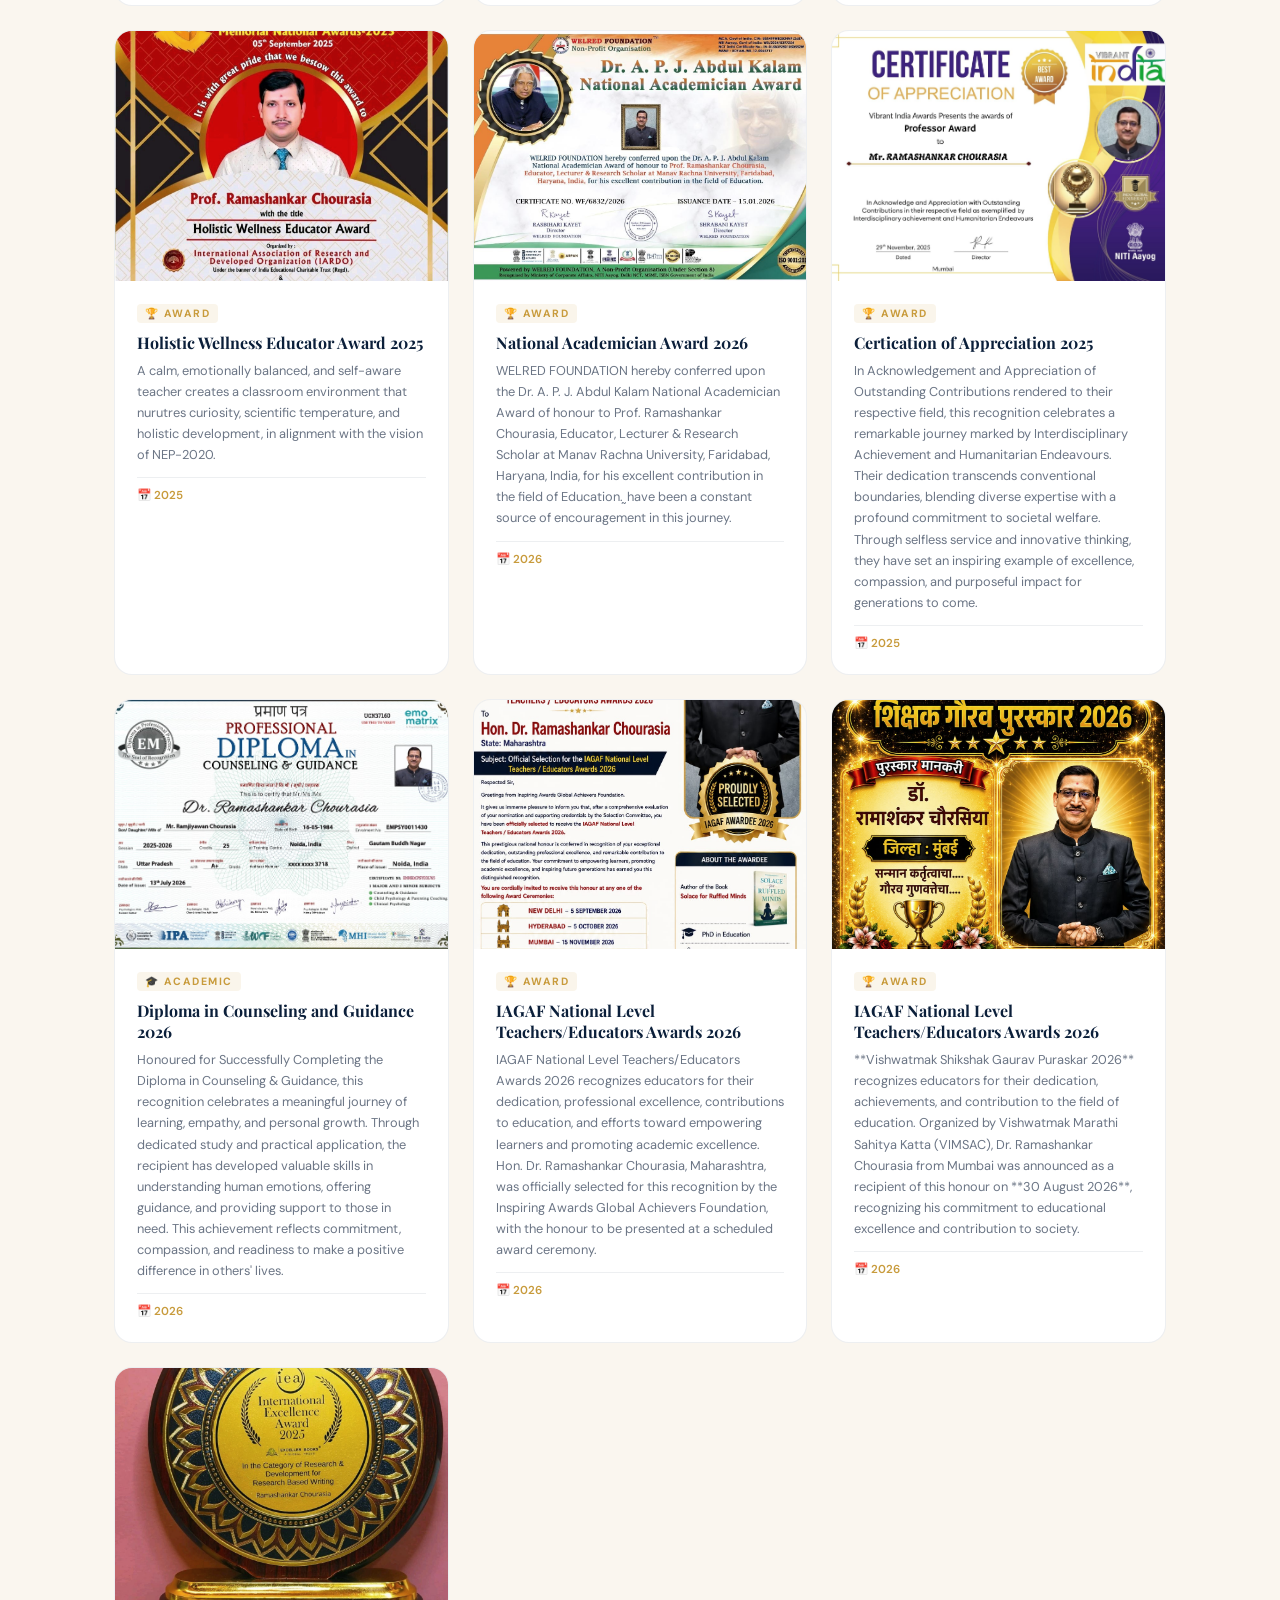
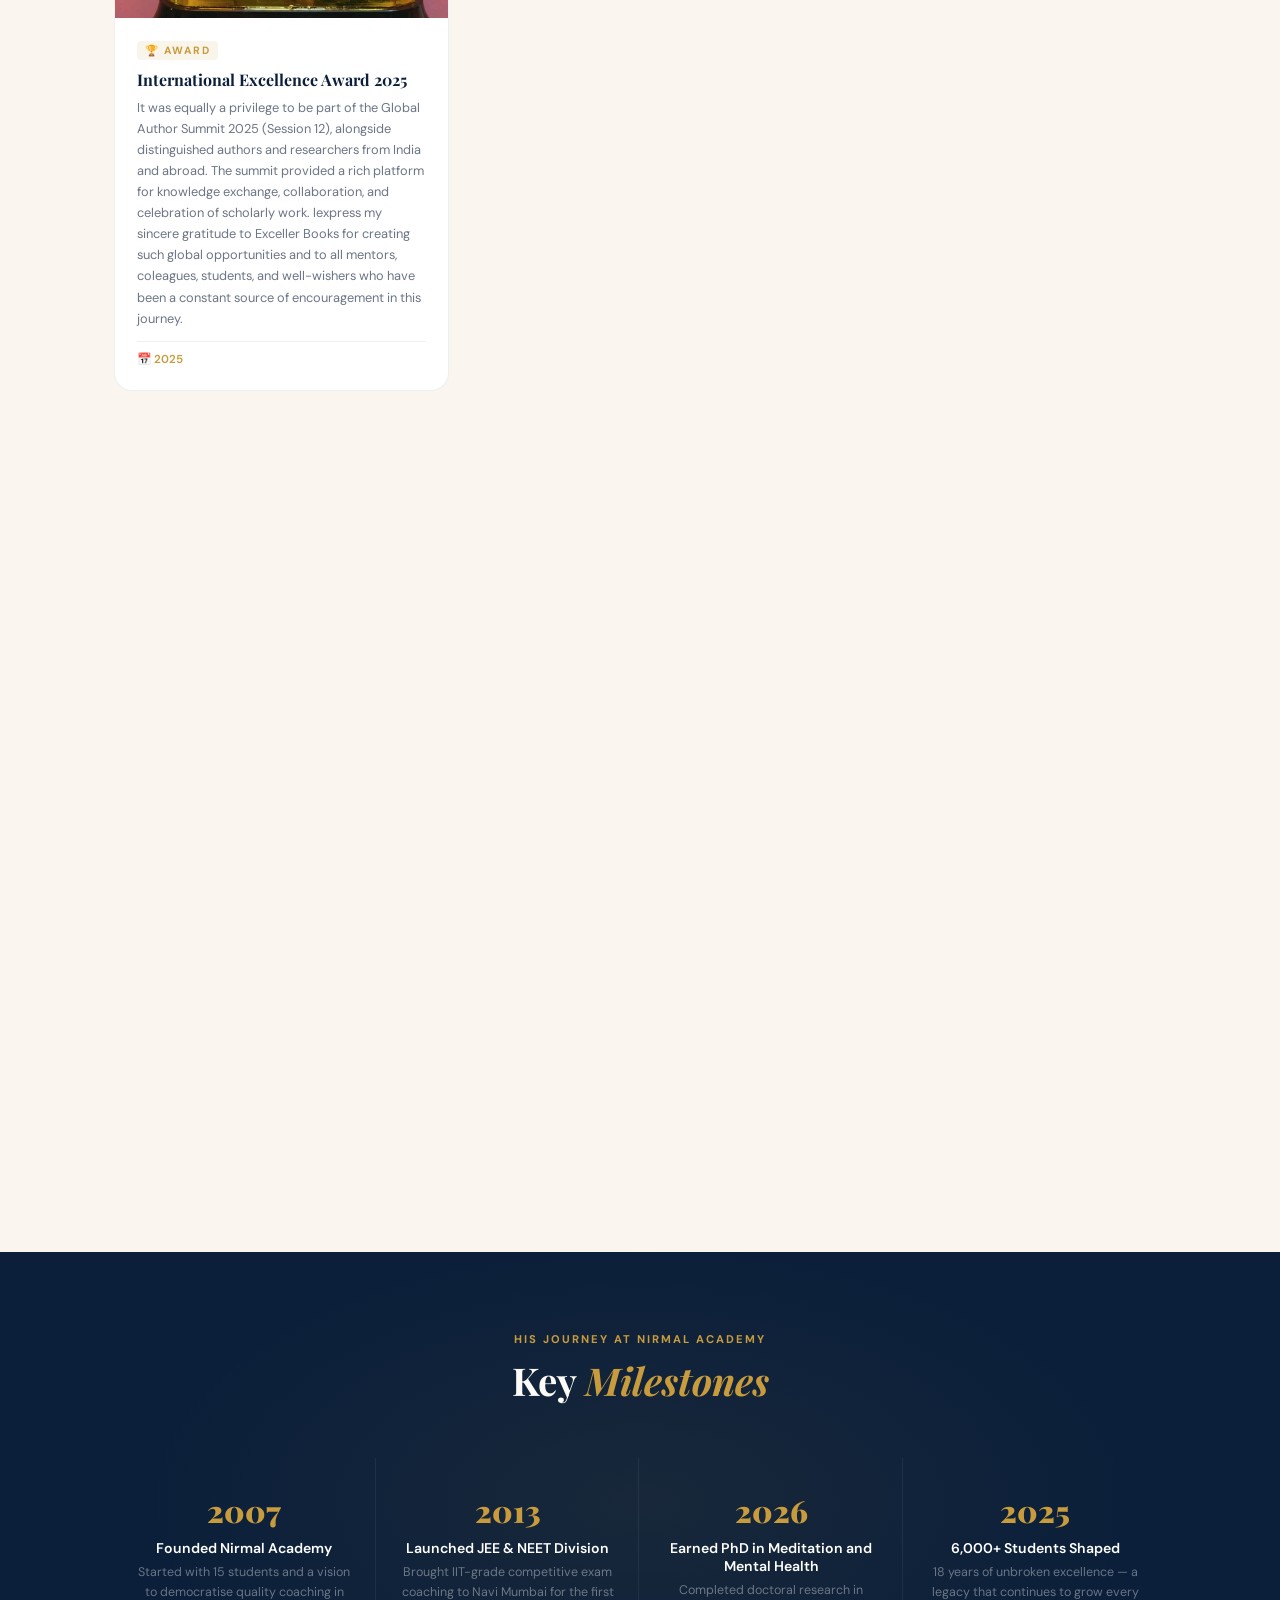
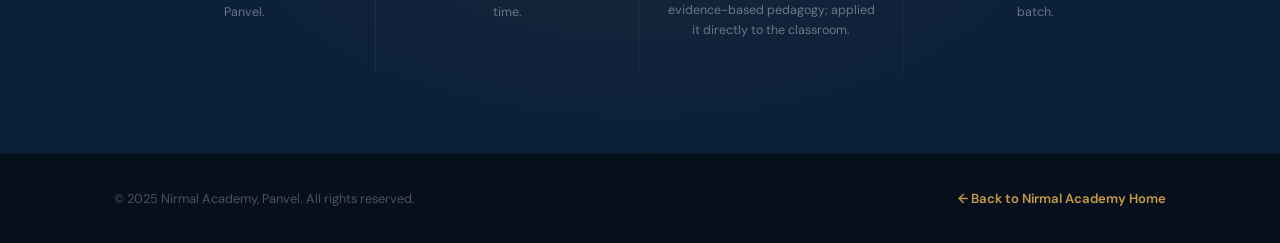
==== commit 9ae79c9b: "spell & role corr," ====
--- a/aboutDirector.html
+++ b/aboutDirector.html
@@ -7,11 +7,11 @@
       content="width=device-width, initial-scale=1, shrink-to-fit=no"
     />
     <title>
-      Dr. Ramashanker Chourasia — Founder & Managing Director | Nirmal Academy
+      Dr. Ramashankar Chourasia — Founder & Managing Director | Nirmal Academy
     </title>
     <meta
       name="description"
-      content="Learn about Dr. Ramashanker Chourasia, Founder & Managing Director of Nirmal Academy, Panvel. PhD in Meditation and Mental Health, 19+ years of visionary leadership."
+      content="Learn about Dr. Ramashankar Chourasia, Founder & Managing Director of Nirmal Academy, Panvel. PhD in Meditation and Mental Health, 19+ years of visionary leadership."
     />
     <link rel="icon" type="image/jpeg" href="assets/images/logo.jpg" />
     <link rel="preconnect" href="https://fonts.googleapis.com" />
@@ -1179,14 +1179,14 @@
     <section class="dir-hero">
       <div class="dir-hero-bg"></div>
       <div class="dir-hero-grid-tex"></div>
-      <div class="dir-hero-watermark">Ramashanker</div>
+      <div class="dir-hero-watermark">Ramashankar</div>
 
       <div class="dir-hero-inner container">
         <div class="dir-hero-text">
           <div class="dir-hero-badge">Founder & Managing Director</div>
           <div class="dir-hero-label">Nirmal Academy · Est. 2007</div>
           <h1 class="dir-hero-name">
-            Dr. Ramashanker
+            Dr. Ramashankar
             <em>Chourasia</em>
           </h1>
           <div class="dir-hero-rule"></div>
@@ -1294,7 +1294,7 @@
         <div class="dir-hero-photo">
           <img
             src="assets/images/banner_img_2.JPG"
-            alt="Dr. Ramashanker Chourasia"
+            alt="Dr. Ramashankar Chourasia"
           />
         </div>
       </div>
@@ -1512,11 +1512,11 @@
               <div class="sidebar-card-img">
                 <img
                   src="assets/images/banner_img_2.JPG"
-                  alt="Dr. Ramashanker Chourasia"
+                  alt="Dr. Ramashankar Chourasia"
                 />
               </div>
               <div class="sidebar-card-body">
-                <div class="sidebar-name">Dr. Ramashanker Chourasia</div>
+                <div class="sidebar-name">Dr. Ramashankar Chourasia</div>
                 <div class="sidebar-role">Founder & Managing Director</div>
                 <div class="sidebar-divider"></div>
                 <div class="sidebar-detail">
@@ -2093,7 +2093,7 @@
       {
         "@context": "https://schema.org",
         "@type": "Person",
-        "name": "Dr. Ramashanker Chourasia",
+        "name": "Dr. Ramashankar Chourasia",
         "jobTitle": "Founder & Managing Director",
         "worksFor": {
           "@type": "Organization",
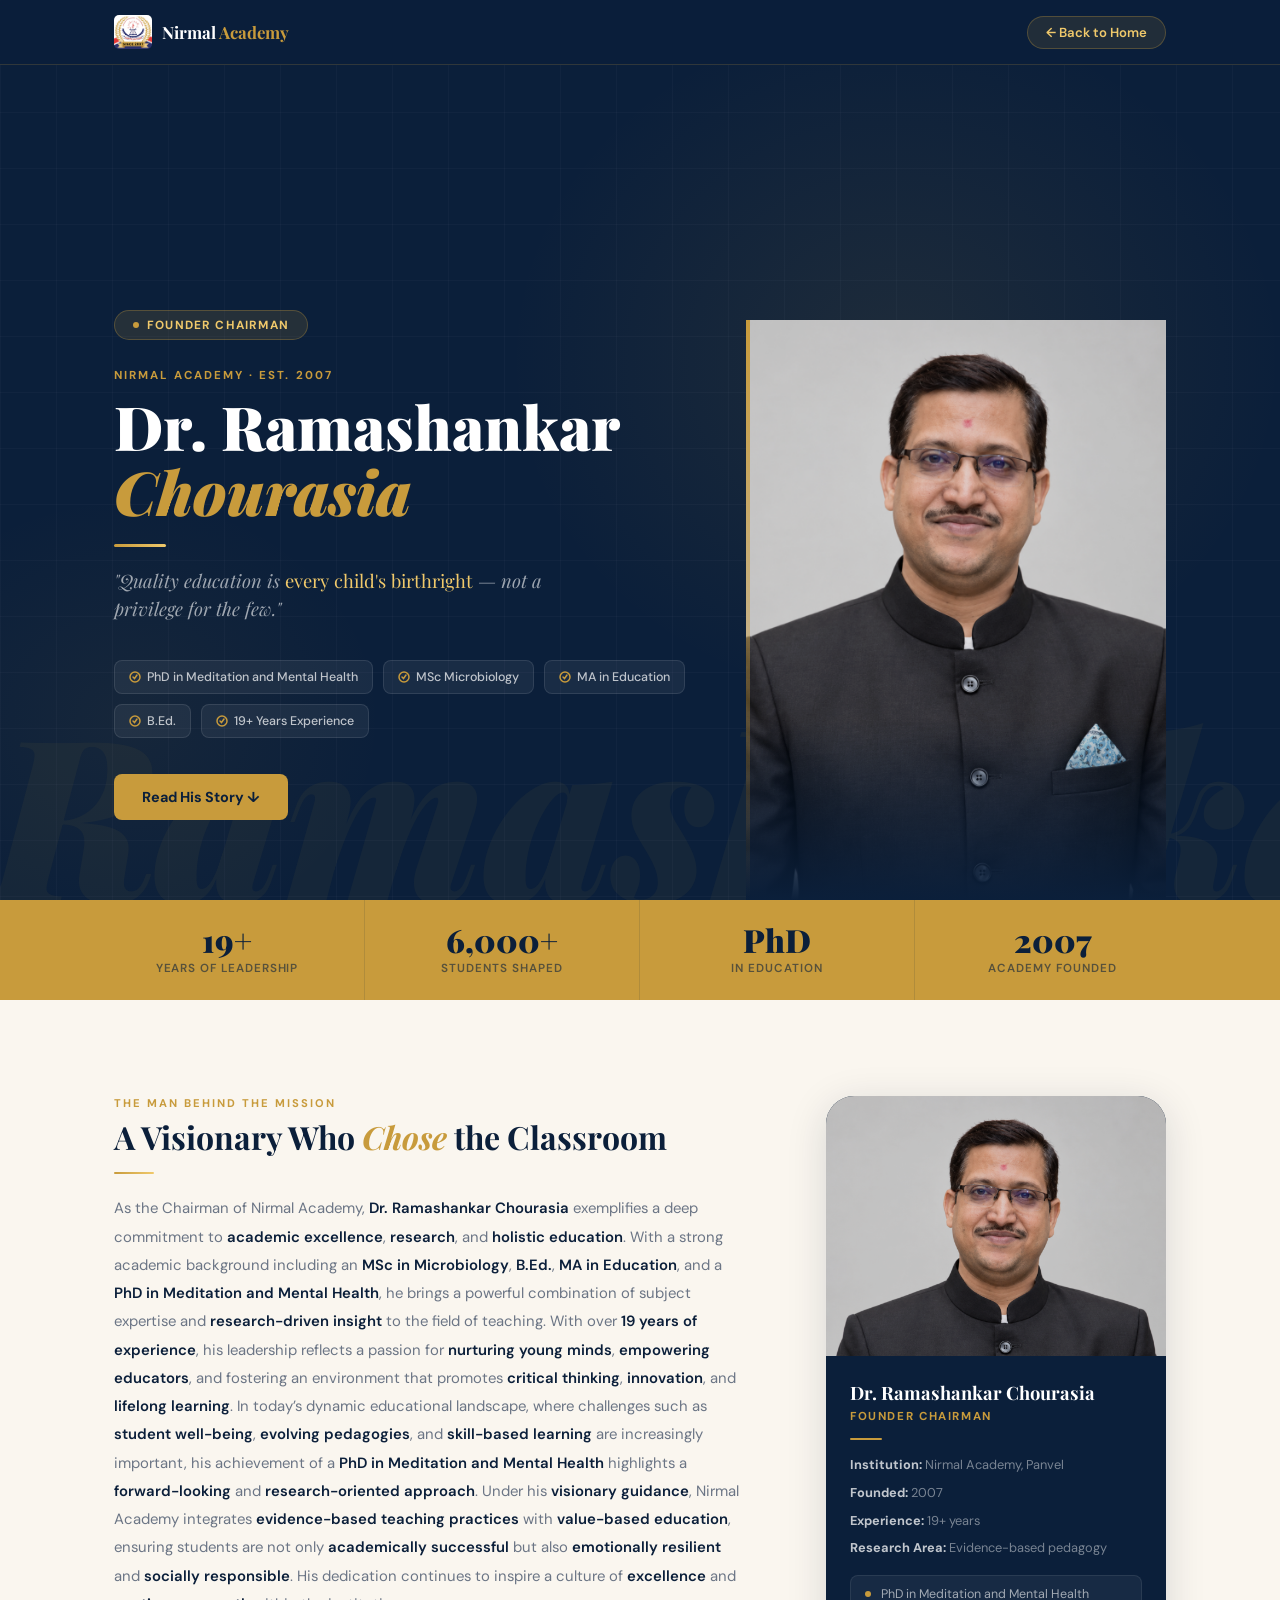
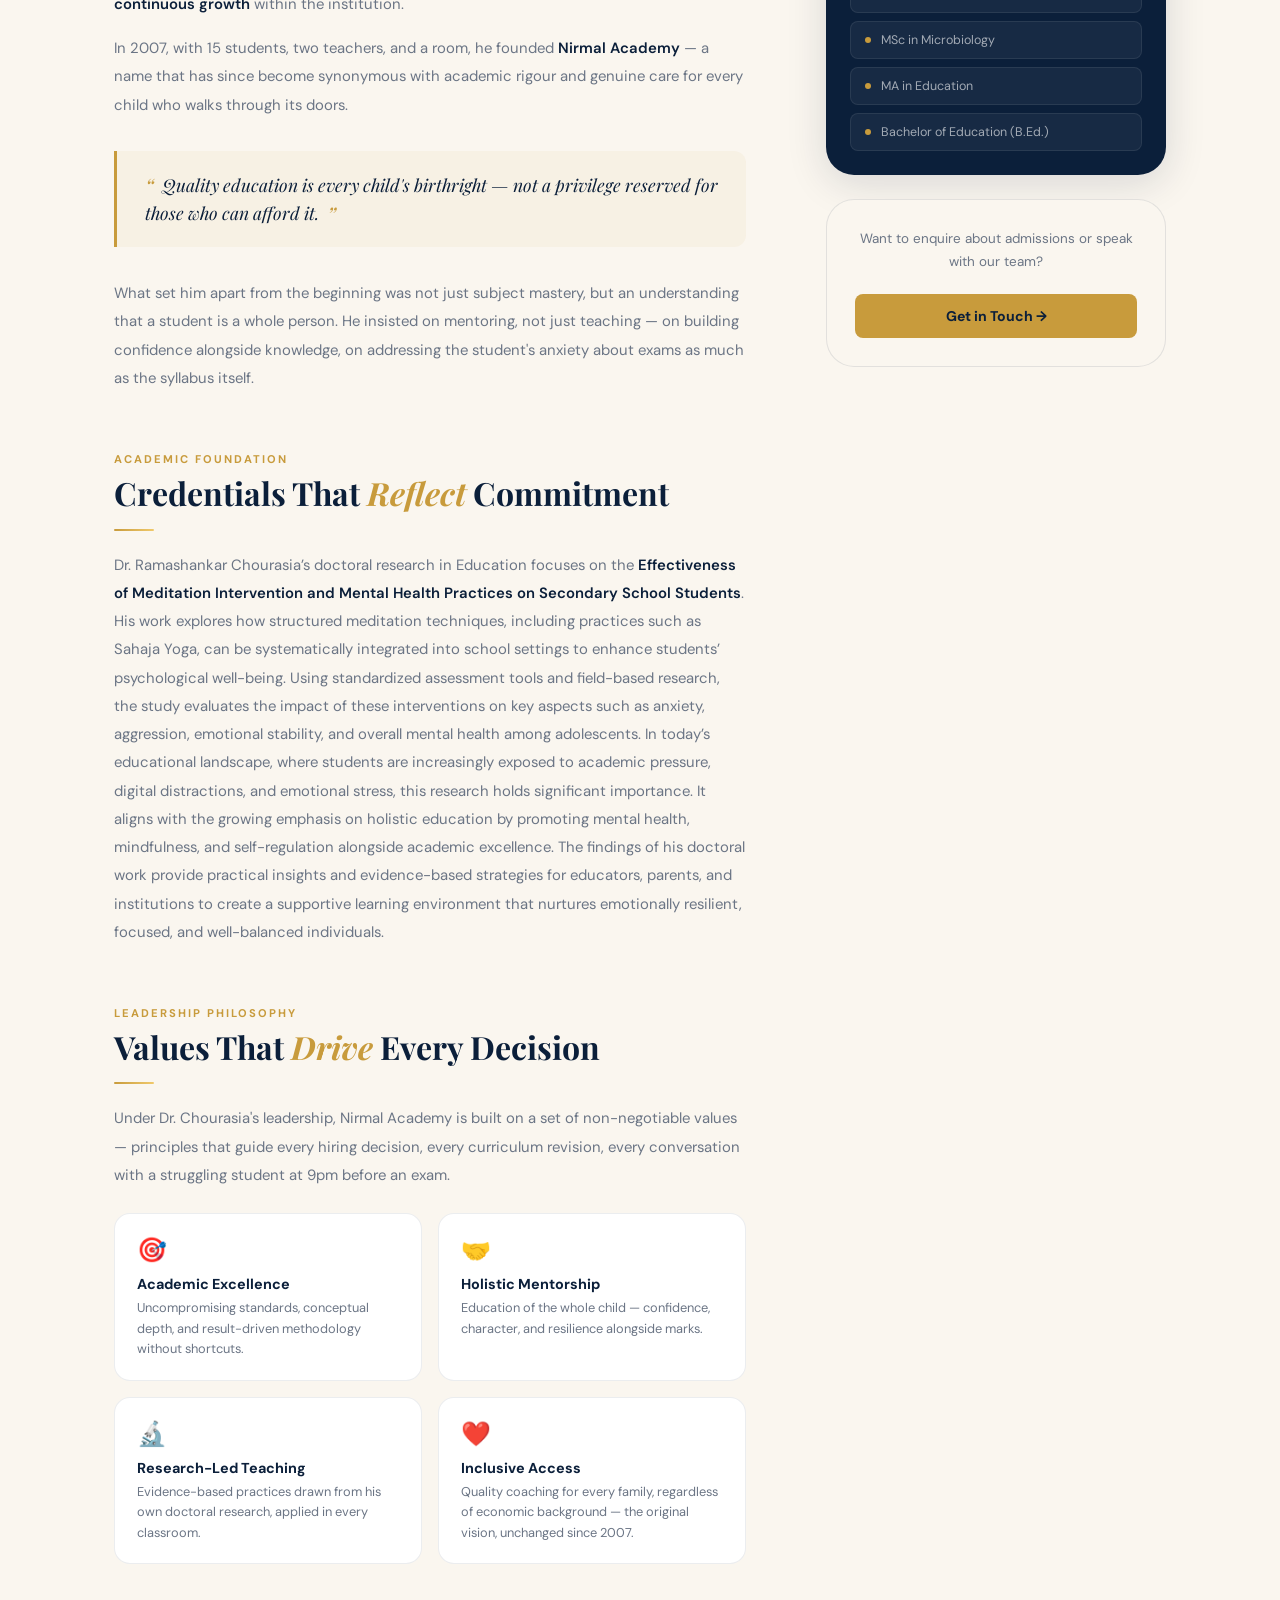
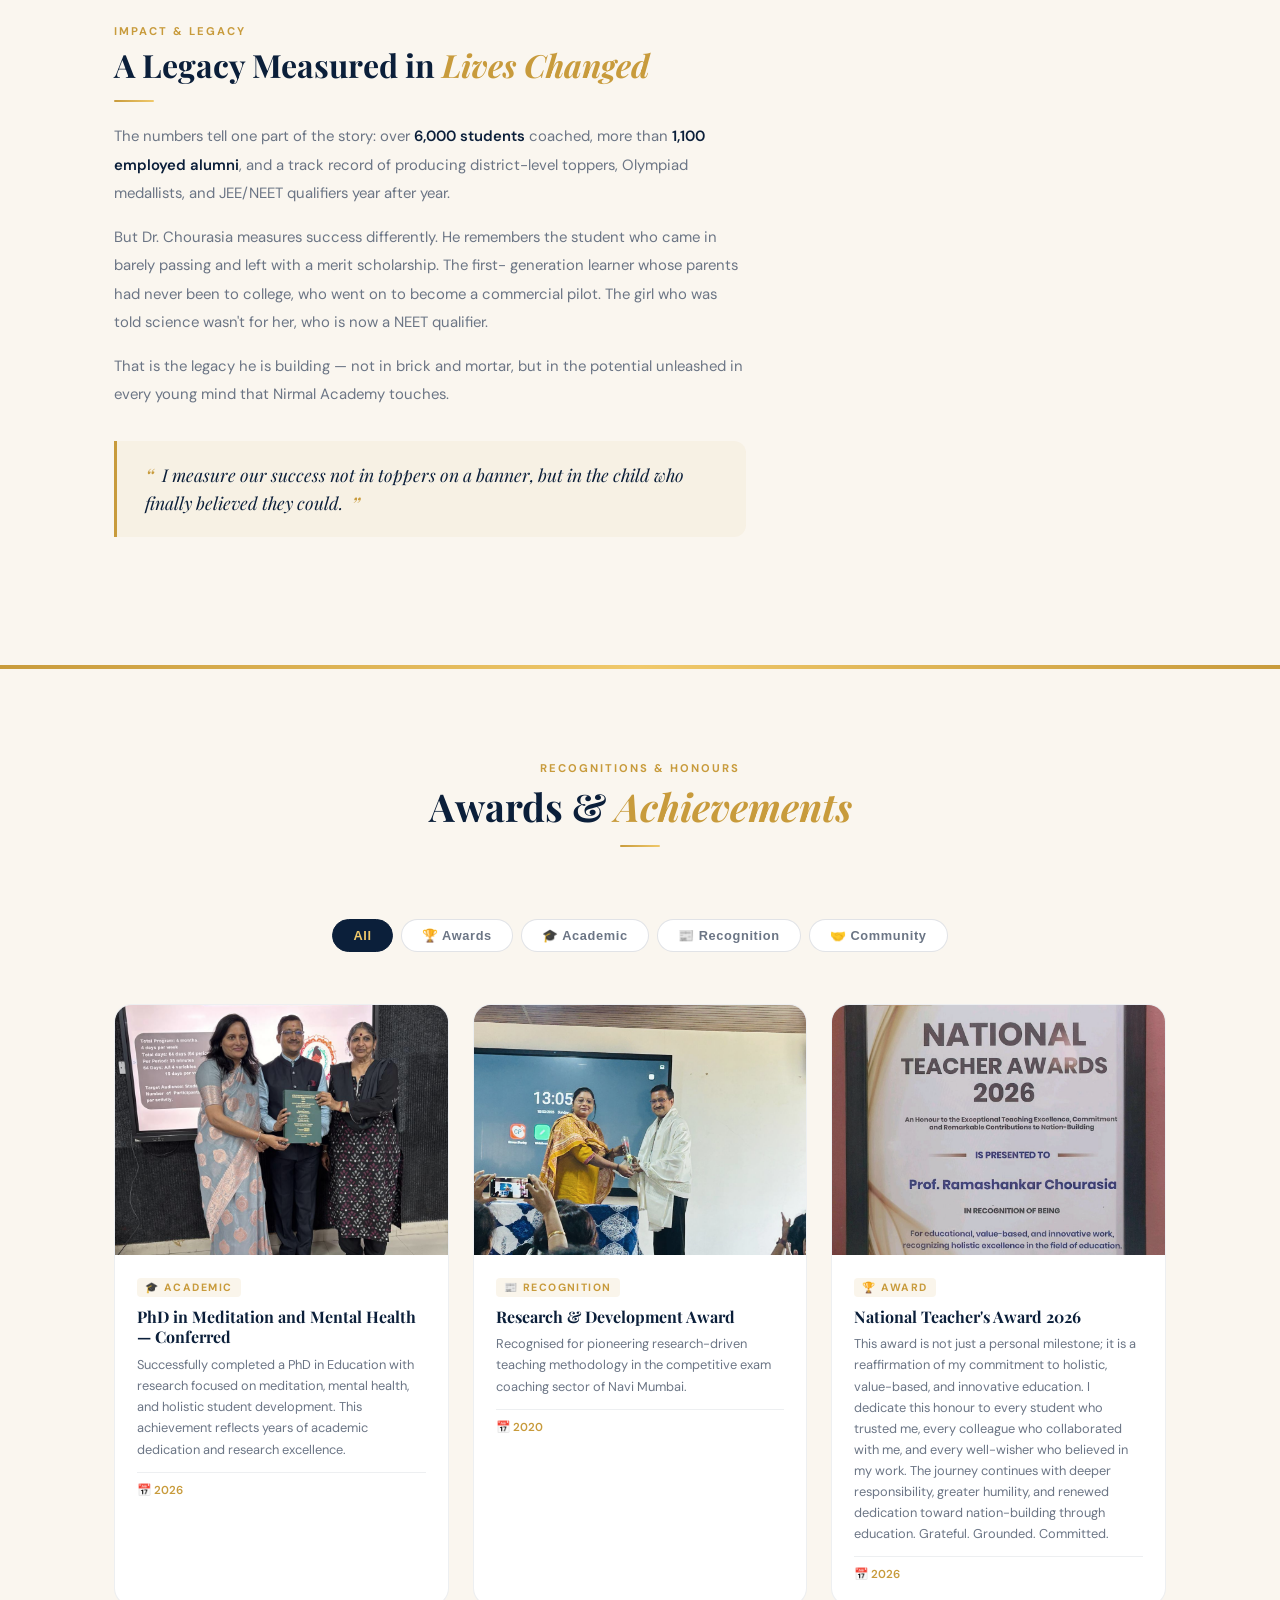
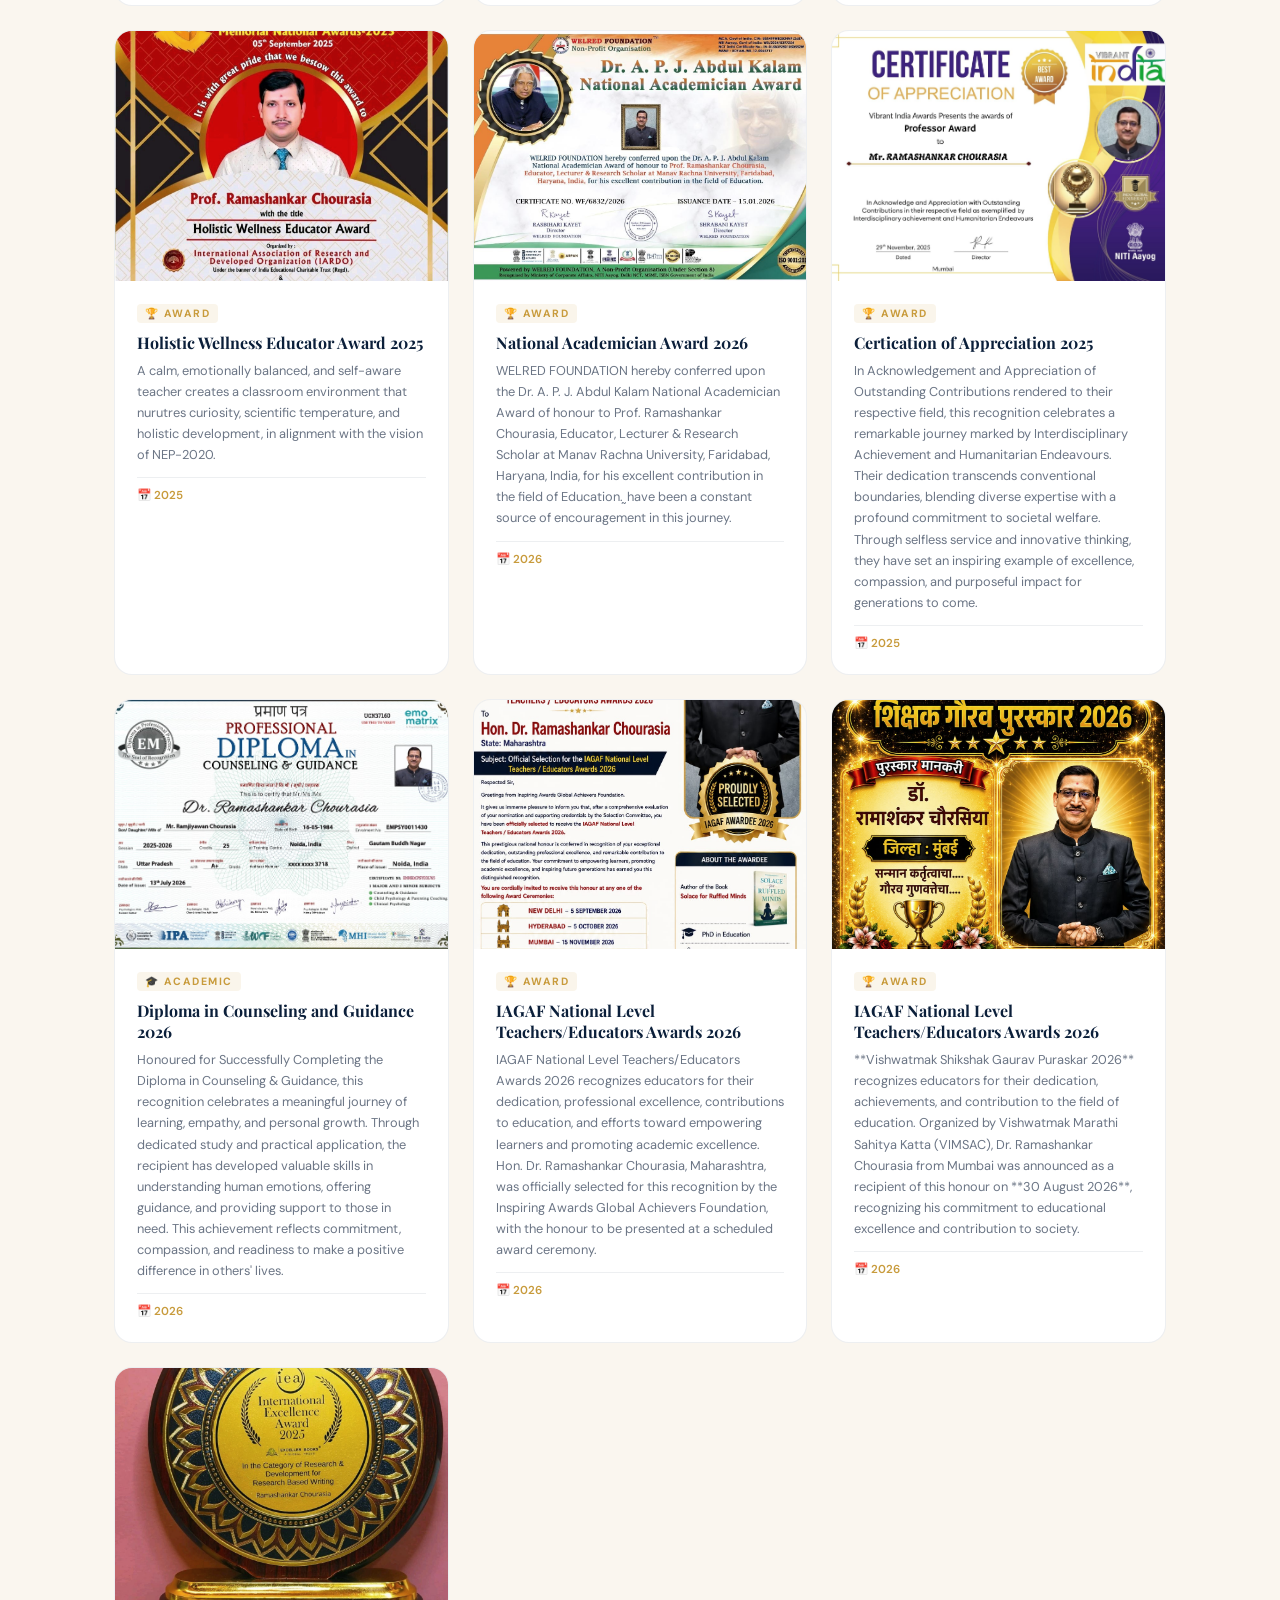
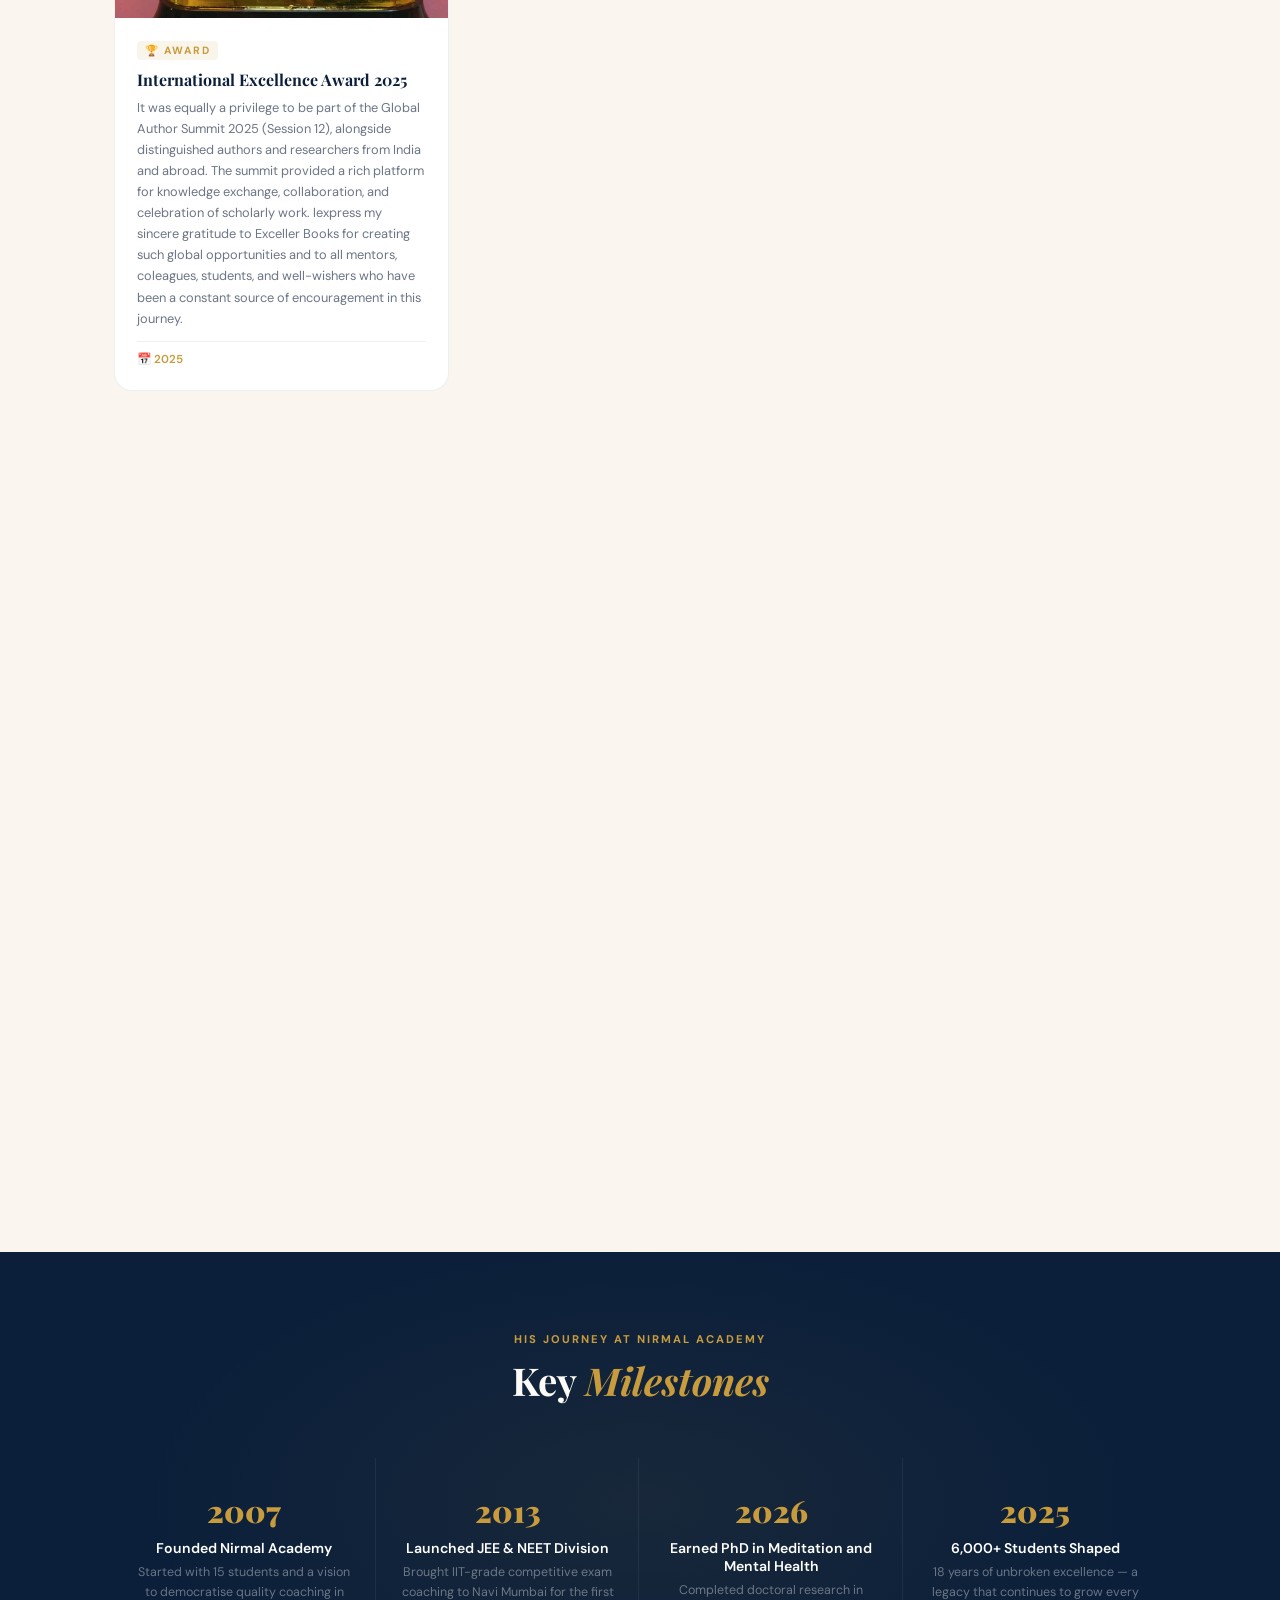
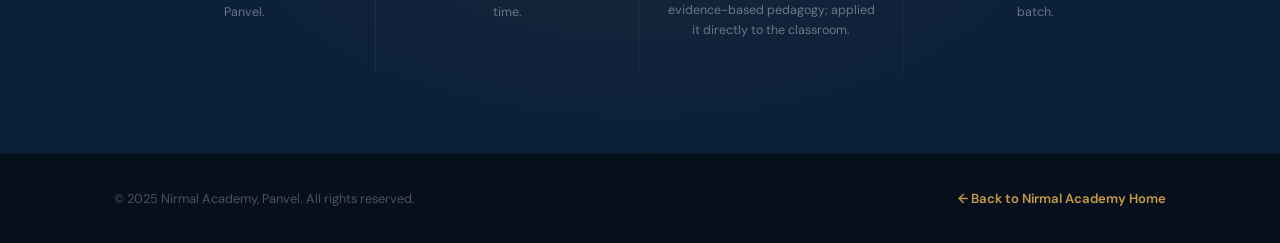
==== commit 552aa3b6: "added: new img, videos, spell corr" ====
--- a/aboutDirector.html
+++ b/aboutDirector.html
@@ -7,11 +7,11 @@
       content="width=device-width, initial-scale=1, shrink-to-fit=no"
     />
     <title>
-      Dr. Ramashankar Chourasia — Founder & Managing Director | Nirmal Academy
+      Dr. Ramashankar Chourasia — Founder Chairman | Nirmal Academy
     </title>
     <meta
       name="description"
-      content="Learn about Dr. Ramashankar Chourasia, Founder & Managing Director of Nirmal Academy, Panvel. PhD in Meditation and Mental Health, 19+ years of visionary leadership."
+      content="Learn about Dr. Ramashankar Chourasia, Founder Chairman of Nirmal Academy, Panvel. PhD in Meditation and Mental Health, 19+ years of visionary leadership."
     />
     <link rel="icon" type="image/jpeg" href="assets/images/logo.jpg" />
     <link rel="preconnect" href="https://fonts.googleapis.com" />
@@ -1183,7 +1183,7 @@
 
       <div class="dir-hero-inner container">
         <div class="dir-hero-text">
-          <div class="dir-hero-badge">Founder & Managing Director</div>
+          <div class="dir-hero-badge">Founder Chairman</div>
           <div class="dir-hero-label">Nirmal Academy · Est. 2007</div>
           <h1 class="dir-hero-name">
             Dr. Ramashankar
@@ -1293,7 +1293,7 @@
 
         <div class="dir-hero-photo">
           <img
-            src="assets/images/banner_img_2.JPG"
+            src="assets/images/banner_img_2.png"
             alt="Dr. Ramashankar Chourasia"
           />
         </div>
@@ -1511,13 +1511,13 @@
             <div class="sidebar-card reveal">
               <div class="sidebar-card-img">
                 <img
-                  src="assets/images/banner_img_2.JPG"
+                  src="assets/images/banner_img_2.png"
                   alt="Dr. Ramashankar Chourasia"
                 />
               </div>
               <div class="sidebar-card-body">
                 <div class="sidebar-name">Dr. Ramashankar Chourasia</div>
-                <div class="sidebar-role">Founder & Managing Director</div>
+                <div class="sidebar-role">Founder Chairman</div>
                 <div class="sidebar-divider"></div>
                 <div class="sidebar-detail">
                   <strong>Institution:</strong> Nirmal Academy, Panvel
@@ -2094,7 +2094,7 @@
         "@context": "https://schema.org",
         "@type": "Person",
         "name": "Dr. Ramashankar Chourasia",
-        "jobTitle": "Founder & Managing Director",
+        "jobTitle": "Founder Chairman",
         "worksFor": {
           "@type": "Organization",
           "name": "Nirmal Academy"
